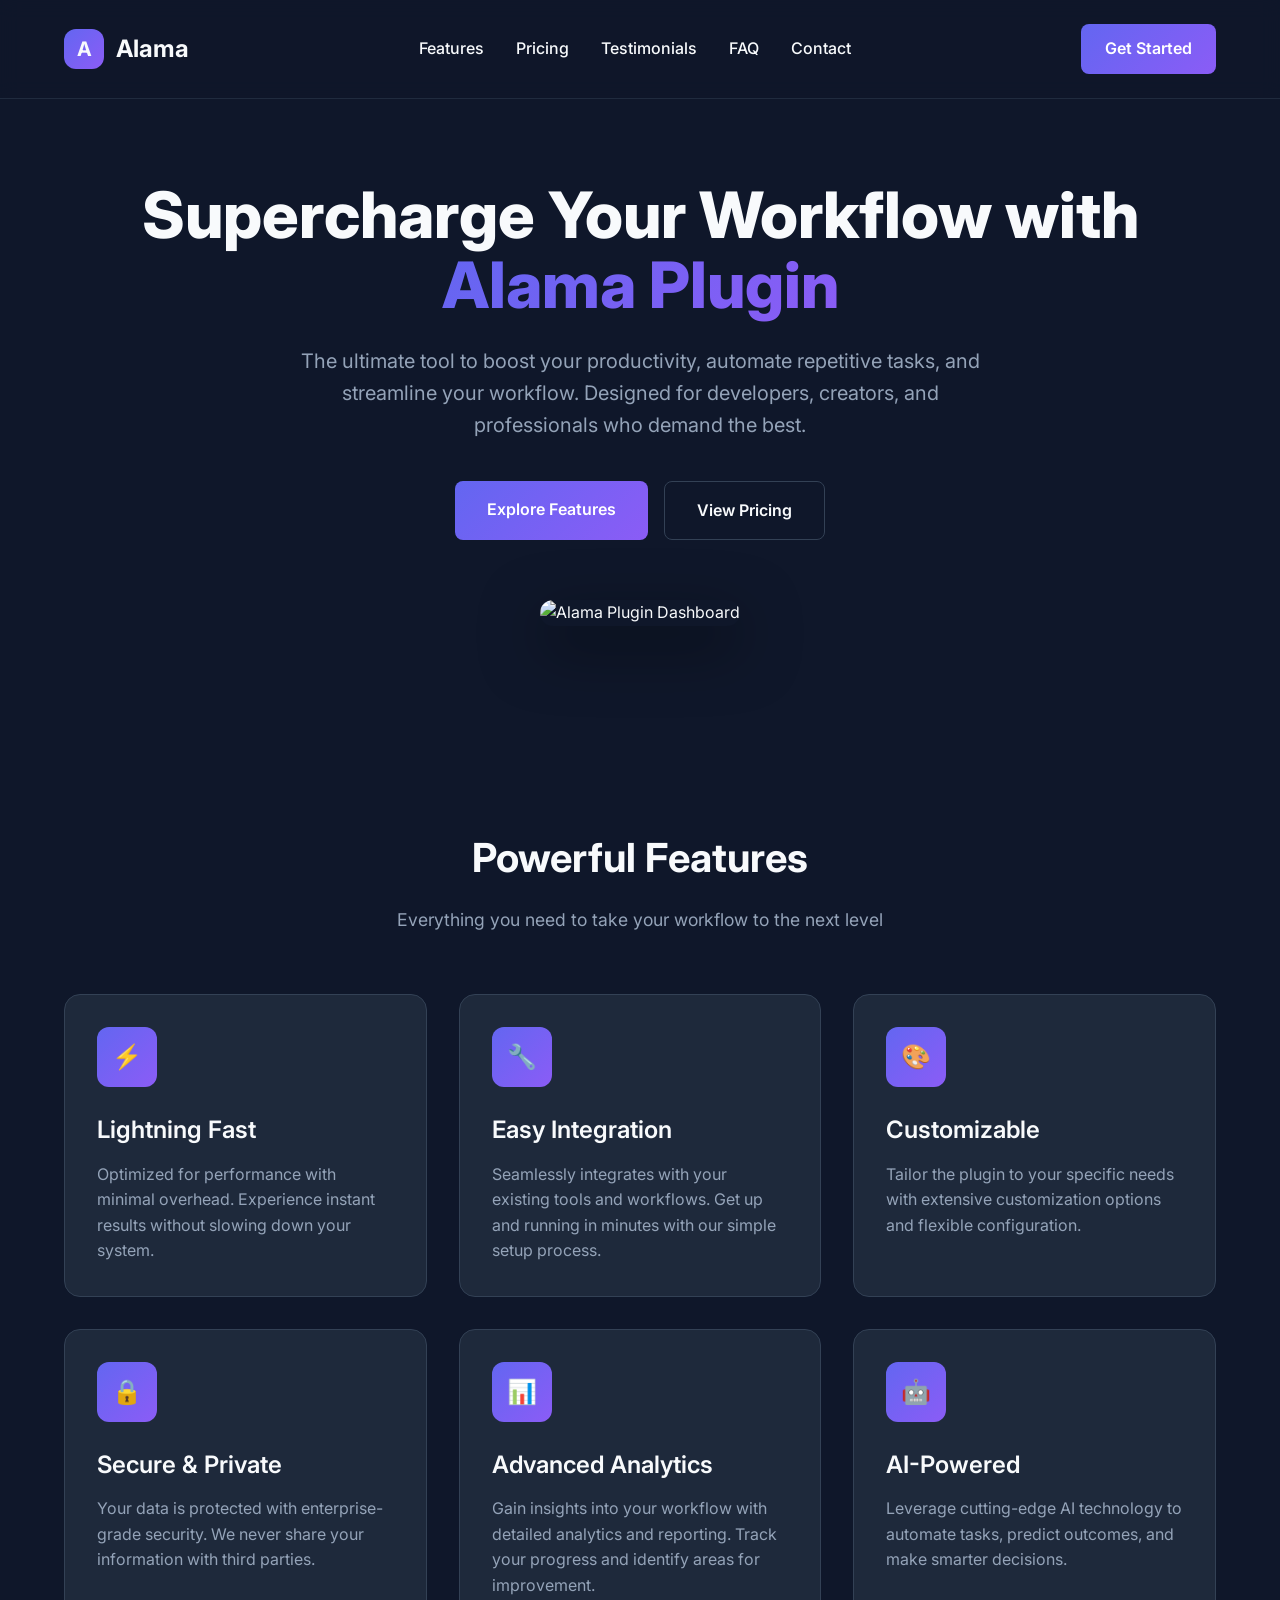
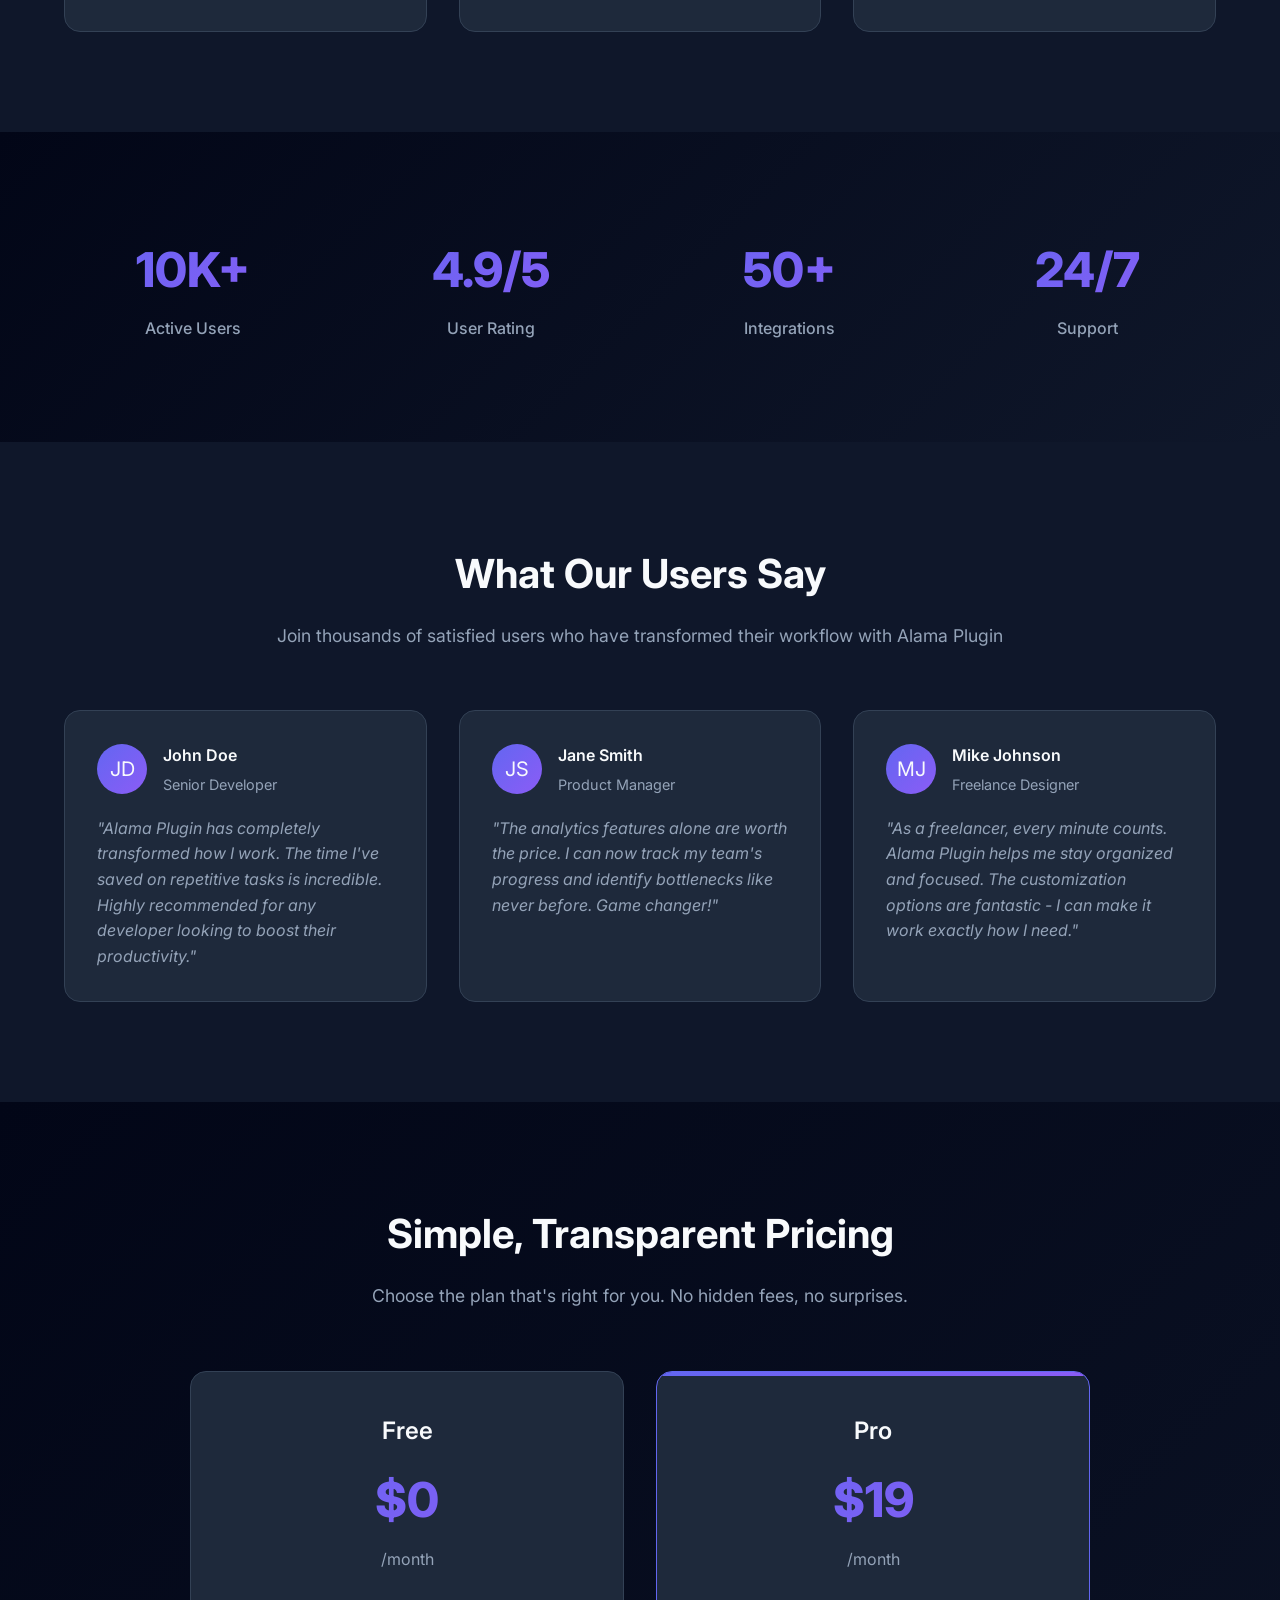
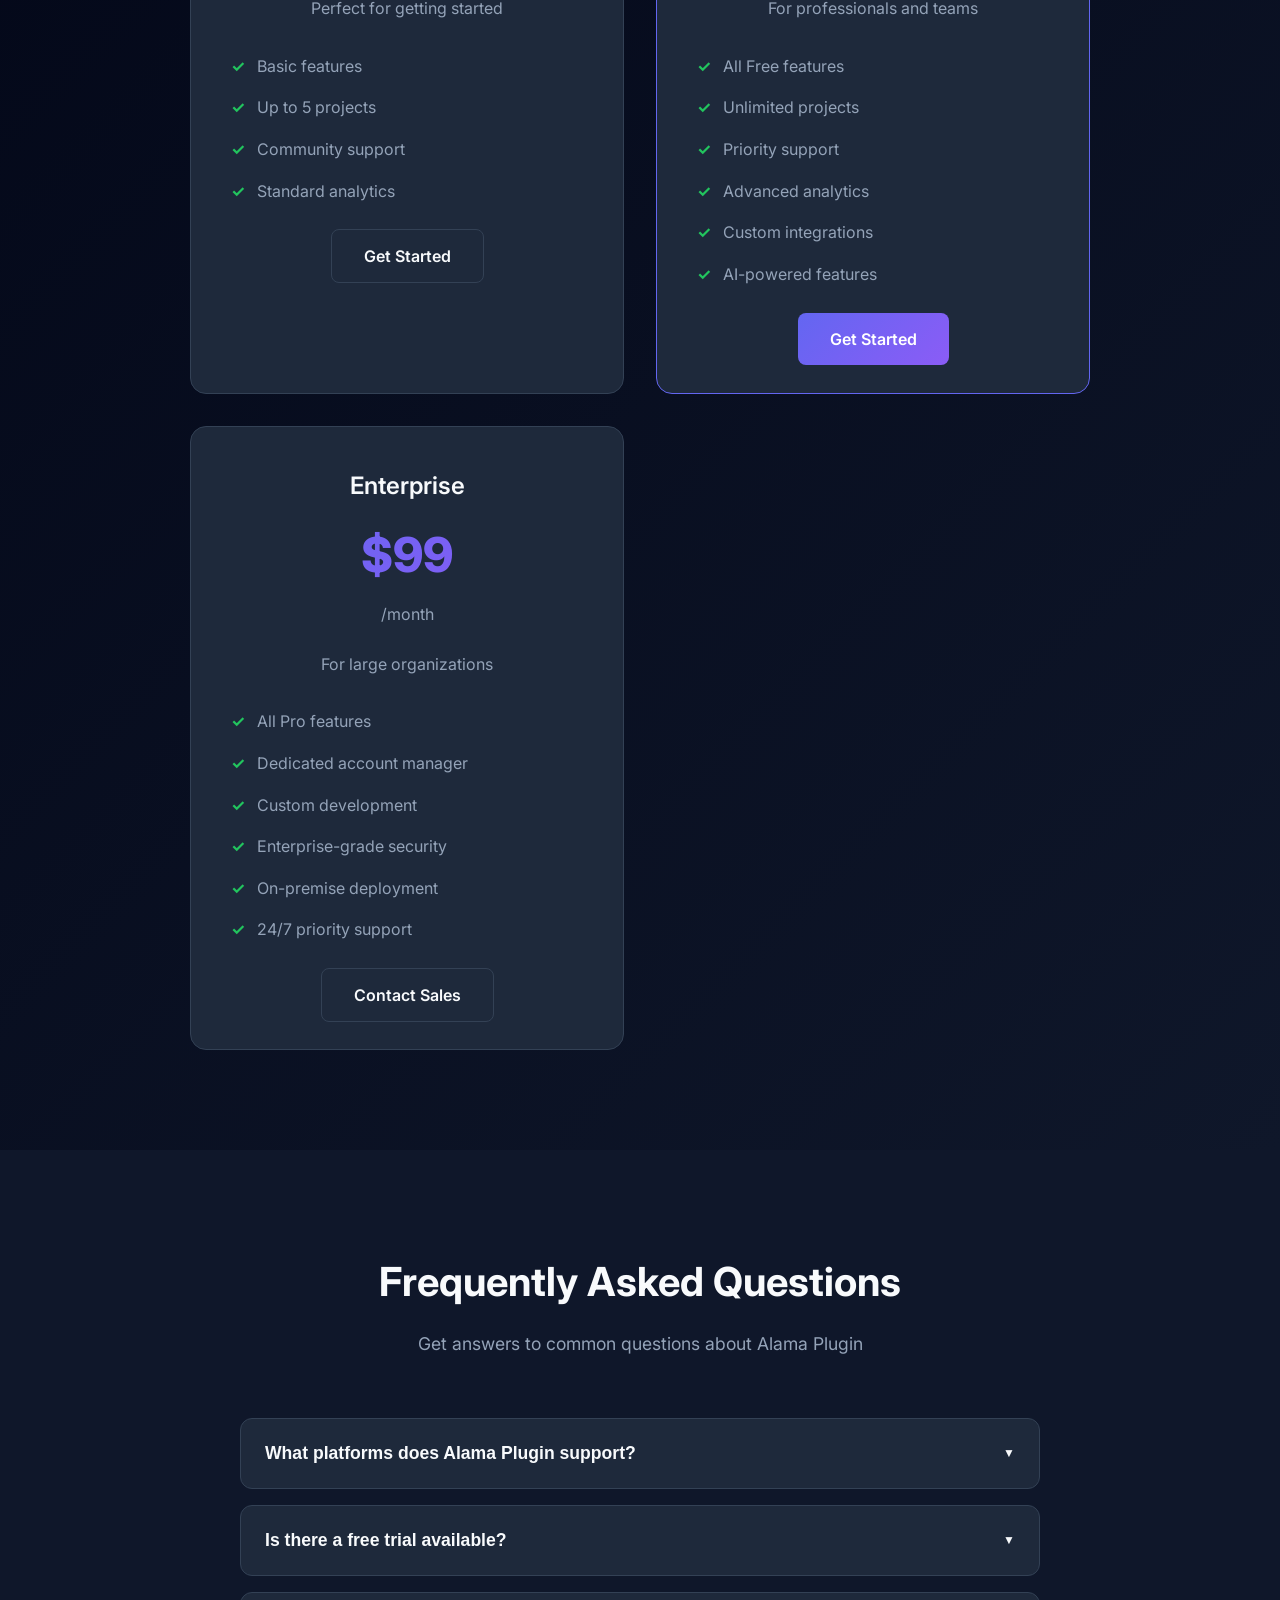
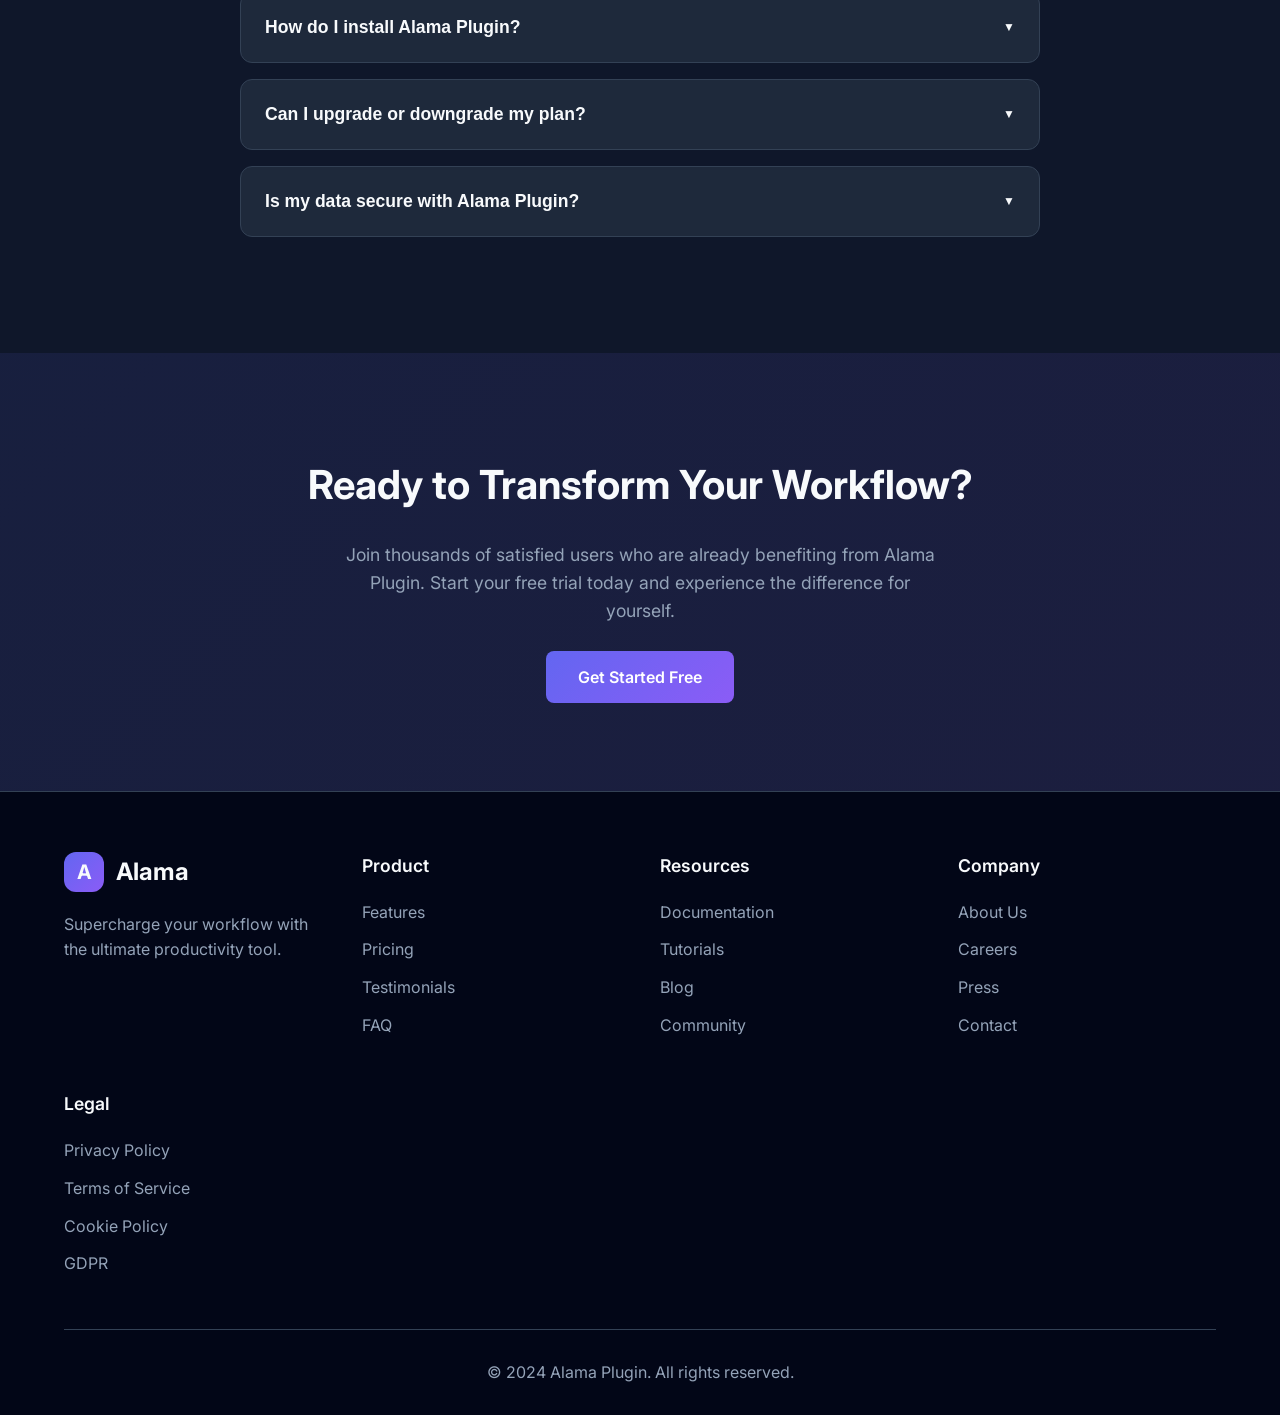
==== index.html @ dc64eae2 "init" ====
<!DOCTYPE html>
<html lang="en">
<head>
    <meta charset="UTF-8">
    <meta name="viewport" content="width=device-width, initial-scale=1.0">
    <title>Alama Plugin | Supercharge Your Workflow</title>
    <meta name="description" content="Alama Plugin - A powerful tool to enhance your productivity and streamline your workflow.">
    <link rel="preconnect" href="https://fonts.googleapis.com">
    <link rel="preconnect" href="https://fonts.gstatic.com" crossorigin>
    <link href="https://fonts.googleapis.com/css2?family=Inter:wght@300;400;500;600;700;800&display=swap" rel="stylesheet">
    <style>
        :root {
            --primary: #6366f1;
            --primary-dark: #4f46e5;
            --secondary: #8b5cf6;
            --bg-dark: #0f172a;
            --bg-darker: #020617;
            --bg-card: #1e293b;
            --text: #f8fafc;
            --text-muted: #94a3b8;
            --border: #334155;
            --success: #22c55e;
            --warning: #f59e0b;
        }

        * {
            margin: 0;
            padding: 0;
            box-sizing: border-box;
        }

        body {
            font-family: 'Inter', sans-serif;
            background-color: var(--bg-dark);
            color: var(--text);
            line-height: 1.6;
            overflow-x: hidden;
        }

        .container {
            max-width: 1200px;
            margin: 0 auto;
            padding: 0 24px;
        }

        /* Header */
        header {
            padding: 24px 0;
            position: fixed;
            top: 0;
            left: 0;
            right: 0;
            z-index: 1000;
            background-color: rgba(15, 23, 42, 0.8);
            backdrop-filter: blur(10px);
            border-bottom: 1px solid rgba(51, 65, 85, 0.5);
        }

        .navbar {
            display: flex;
            justify-content: space-between;
            align-items: center;
        }

        .logo {
            display: flex;
            align-items: center;
            gap: 12px;
            font-size: 24px;
            font-weight: 700;
        }

        .logo-icon {
            width: 40px;
            height: 40px;
            background: linear-gradient(135deg, var(--primary), var(--secondary));
            border-radius: 12px;
            display: flex;
            align-items: center;
            justify-content: center;
            font-size: 20px;
        }

        nav ul {
            display: flex;
            list-style: none;
            gap: 32px;
        }

        nav a {
            color: var(--text);
            text-decoration: none;
            font-weight: 500;
            transition: color 0.3s ease;
        }

        nav a:hover {
            color: var(--primary);
        }

        .cta-button {
            background: linear-gradient(135deg, var(--primary), var(--secondary));
            color: white;
            padding: 12px 24px;
            border-radius: 8px;
            text-decoration: none;
            font-weight: 600;
            transition: transform 0.3s ease, box-shadow 0.3s ease;
        }

        .cta-button:hover {
            transform: translateY(-2px);
            box-shadow: 0 10px 20px rgba(99, 102, 241, 0.3);
        }

        .mobile-menu-toggle {
            display: none;
            background: none;
            border: none;
            color: var(--text);
            font-size: 24px;
            cursor: pointer;
        }

        /* Hero Section */
        .hero {
            padding: 180px 0 100px;
            text-align: center;
        }

        .hero h1 {
            font-size: 4rem;
            font-weight: 800;
            margin-bottom: 24px;
            line-height: 1.1;
        }

        .hero h1 span {
            background: linear-gradient(135deg, var(--primary), var(--secondary));
            -webkit-background-clip: text;
            -webkit-text-fill-color: transparent;
            background-clip: text;
        }

        .hero p {
            font-size: 1.25rem;
            color: var(--text-muted);
            max-width: 700px;
            margin: 0 auto 40px;
        }

        .hero-buttons {
            display: flex;
            gap: 16px;
            justify-content: center;
            flex-wrap: wrap;
        }

        .btn {
            padding: 16px 32px;
            border-radius: 8px;
            text-decoration: none;
            font-weight: 600;
            transition: all 0.3s ease;
            border: none;
            cursor: pointer;
            font-size: 16px;
        }

        .btn-primary {
            background: linear-gradient(135deg, var(--primary), var(--secondary));
            color: white;
        }

        .btn-primary:hover {
            transform: translateY(-2px);
            box-shadow: 0 10px 20px rgba(99, 102, 241, 0.4);
        }

        .btn-secondary {
            background: transparent;
            color: var(--text);
            border: 1px solid var(--border);
        }

        .btn-secondary:hover {
            background: var(--bg-card);
            border-color: var(--primary);
        }

        .hero-image {
            margin-top: 60px;
            position: relative;
        }

        .hero-image img {
            max-width: 100%;
            border-radius: 16px;
            box-shadow: 0 20px 60px rgba(0, 0, 0, 0.5);
        }

        /* Features Section */
        .features {
            padding: 100px 0;
        }

        .section-header {
            text-align: center;
            margin-bottom: 60px;
        }

        .section-header h2 {
            font-size: 2.5rem;
            font-weight: 700;
            margin-bottom: 16px;
        }

        .section-header p {
            color: var(--text-muted);
            font-size: 1.1rem;
        }

        .features-grid {
            display: grid;
            grid-template-columns: repeat(auto-fit, minmax(300px, 1fr));
            gap: 32px;
        }

        .feature-card {
            background: var(--bg-card);
            padding: 32px;
            border-radius: 16px;
            border: 1px solid var(--border);
            transition: all 0.3s ease;
        }

        .feature-card:hover {
            transform: translateY(-5px);
            border-color: var(--primary);
            box-shadow: 0 10px 30px rgba(99, 102, 241, 0.1);
        }

        .feature-icon {
            width: 60px;
            height: 60px;
            background: linear-gradient(135deg, var(--primary), var(--secondary));
            border-radius: 12px;
            display: flex;
            align-items: center;
            justify-content: center;
            font-size: 24px;
            margin-bottom: 24px;
        }

        .feature-card h3 {
            font-size: 1.5rem;
            font-weight: 600;
            margin-bottom: 12px;
        }

        .feature-card p {
            color: var(--text-muted);
        }

        /* Stats Section */
        .stats {
            padding: 100px 0;
            background: linear-gradient(135deg, var(--bg-darker), var(--bg-dark));
        }

        .stats-grid {
            display: grid;
            grid-template-columns: repeat(auto-fit, minmax(200px, 1fr));
            gap: 40px;
            text-align: center;
        }

        .stat-item h3 {
            font-size: 3rem;
            font-weight: 800;
            background: linear-gradient(135deg, var(--primary), var(--secondary));
            -webkit-background-clip: text;
            -webkit-text-fill-color: transparent;
            background-clip: text;
            margin-bottom: 8px;
        }

        .stat-item p {
            color: var(--text-muted);
            font-weight: 500;
        }

        /* Testimonials */
        .testimonials {
            padding: 100px 0;
        }

        .testimonials-grid {
            display: grid;
            grid-template-columns: repeat(auto-fit, minmax(300px, 1fr));
            gap: 32px;
        }

        .testimonial-card {
            background: var(--bg-card);
            padding: 32px;
            border-radius: 16px;
            border: 1px solid var(--border);
        }

        .testimonial-header {
            display: flex;
            align-items: center;
            gap: 16px;
            margin-bottom: 20px;
        }

        .testimonial-avatar {
            width: 50px;
            height: 50px;
            border-radius: 50%;
            background: linear-gradient(135deg, var(--primary), var(--secondary));
            display: flex;
            align-items: center;
            justify-content: center;
            font-size: 20px;
        }

        .testimonial-info h4 {
            font-weight: 600;
            margin-bottom: 4px;
        }

        .testimonial-info p {
            color: var(--text-muted);
            font-size: 0.9rem;
        }

        .testimonial-text {
            color: var(--text-muted);
            font-style: italic;
        }

        /* Pricing */
        .pricing {
            padding: 100px 0;
            background: linear-gradient(135deg, var(--bg-darker), var(--bg-dark));
        }

        .pricing-grid {
            display: grid;
            grid-template-columns: repeat(auto-fit, minmax(280px, 1fr));
            gap: 32px;
            max-width: 900px;
            margin: 0 auto;
        }

        .pricing-card {
            background: var(--bg-card);
            padding: 40px;
            border-radius: 16px;
            border: 1px solid var(--border);
            text-align: center;
            position: relative;
            overflow: hidden;
        }

        .pricing-card.featured {
            border-color: var(--primary);
            transform: scale(1.05);
        }

        .pricing-card.featured::before {
            content: '';
            position: absolute;
            top: 0;
            left: 0;
            right: 0;
            height: 4px;
            background: linear-gradient(90deg, var(--primary), var(--secondary));
        }

        .pricing-card h3 {
            font-size: 1.5rem;
            font-weight: 600;
            margin-bottom: 12px;
        }

        .pricing-card .price {
            font-size: 3rem;
            font-weight: 800;
            background: linear-gradient(135deg, var(--primary), var(--secondary));
            -webkit-background-clip: text;
            -webkit-text-fill-color: transparent;
            background-clip: text;
            margin-bottom: 8px;
        }

        .pricing-card .period {
            color: var(--text-muted);
            margin-bottom: 24px;
        }

        .pricing-features {
            list-style: none;
            margin-bottom: 32px;
        }

        .pricing-features li {
            padding: 8px 0;
            color: var(--text-muted);
            display: flex;
            align-items: center;
            gap: 12px;
        }

        .pricing-features li::before {
            content: '✓';
            color: var(--success);
            font-weight: bold;
        }

        /* FAQ */
        .faq {
            padding: 100px 0;
        }

        .faq-grid {
            max-width: 800px;
            margin: 0 auto;
        }

        .faq-item {
            background: var(--bg-card);
            border-radius: 12px;
            margin-bottom: 16px;
            border: 1px solid var(--border);
            overflow: hidden;
        }

        .faq-question {
            padding: 24px;
            background: none;
            border: none;
            width: 100%;
            text-align: left;
            font-size: 1.1rem;
            font-weight: 600;
            color: var(--text);
            cursor: pointer;
            display: flex;
            justify-content: space-between;
            align-items: center;
            transition: background 0.3s ease;
        }

        .faq-question:hover {
            background: rgba(99, 102, 241, 0.1);
        }

        .faq-answer {
            padding: 0 24px 24px;
            color: var(--text-muted);
            display: none;
        }

        .faq-item.active .faq-answer {
            display: block;
        }

        .faq-item.active .faq-question::after {
            transform: rotate(180deg);
        }

        .faq-question::after {
            content: '▼';
            transition: transform 0.3s ease;
            font-size: 12px;
        }

        /* CTA Section */
        .cta-section {
            padding: 100px 0;
            text-align: center;
            background: linear-gradient(135deg, rgba(99, 102, 241, 0.1), rgba(139, 92, 246, 0.1));
        }

        .cta-section h2 {
            font-size: 2.5rem;
            font-weight: 700;
            margin-bottom: 24px;
        }

        .cta-section p {
            color: var(--text-muted);
            font-size: 1.1rem;
            max-width: 600px;
            margin: 0 auto 40px;
        }

        /* Footer */
        footer {
            padding: 60px 0 30px;
            background: var(--bg-darker);
            border-top: 1px solid var(--border);
        }

        .footer-grid {
            display: grid;
            grid-template-columns: repeat(auto-fit, minmax(200px, 1fr));
            gap: 40px;
            margin-bottom: 40px;
        }

        .footer-column h4 {
            font-size: 1.1rem;
            font-weight: 600;
            margin-bottom: 20px;
        }

        .footer-column ul {
            list-style: none;
        }

        .footer-column li {
            margin-bottom: 12px;
        }

        .footer-column a {
            color: var(--text-muted);
            text-decoration: none;
            transition: color 0.3s ease;
        }

        .footer-column a:hover {
            color: var(--primary);
        }

        .footer-bottom {
            text-align: center;
            padding-top: 30px;
            border-top: 1px solid var(--border);
            color: var(--text-muted);
        }

        /* Animations */
        @keyframes fadeInUp {
            from {
                opacity: 0;
                transform: translateY(30px);
            }
            to {
                opacity: 1;
                transform: translateY(0);
            }
        }

        .animate-fade-in-up {
            animation: fadeInUp 0.8s ease-out forwards;
        }

        /* Responsive */
        @media (max-width: 768px) {
            .mobile-menu-toggle {
                display: block;
            }

            nav ul {
                display: none;
                position: absolute;
                top: 100%;
                left: 0;
                right: 0;
                background: var(--bg-card);
                padding: 20px;
                flex-direction: column;
                gap: 16px;
                border-bottom: 1px solid var(--border);
            }

            nav ul.active {
                display: flex;
            }

            .hero h1 {
                font-size: 2.5rem;
            }

            .hero p {
                font-size: 1rem;
            }

            .section-header h2 {
                font-size: 2rem;
            }

            .stats-grid {
                grid-template-columns: repeat(2, 1fr);
            }
        }

        @media (max-width: 480px) {
            .hero h1 {
                font-size: 2rem;
            }

            .hero-buttons {
                flex-direction: column;
                align-items: center;
            }

            .btn {
                width: 100%;
                max-width: 300px;
            }

            .stats-grid {
                grid-template-columns: 1fr;
            }
        }
    </style>
</head>
<body>
    <!-- Header -->
    <header>
        <div class="container">
            <div class="navbar">
                <div class="logo">
                    <div class="logo-icon">A</div>
                    <span>Alama</span>
                </div>
                <nav>
                    <button class="mobile-menu-toggle" onclick="toggleMobileMenu()">☰</button>
                    <ul id="mobile-menu">
                        <li><a href="#features">Features</a></li>
                        <li><a href="#pricing">Pricing</a></li>
                        <li><a href="#testimonials">Testimonials</a></li>
                        <li><a href="#faq">FAQ</a></li>
                        <li><a href="#contact">Contact</a></li>
                    </ul>
                </nav>
                <a href="#cta" class="cta-button">Get Started</a>
            </div>
        </div>
    </header>

    <!-- Hero Section -->
    <section class="hero">
        <div class="container">
            <h1 class="animate-fade-in-up">Supercharge Your Workflow with <span>Alama Plugin</span></h1>
            <p class="animate-fade-in-up">The ultimate tool to boost your productivity, automate repetitive tasks, and streamline your workflow. Designed for developers, creators, and professionals who demand the best.</p>
            <div class="hero-buttons animate-fade-in-up">
                <a href="#features" class="btn btn-primary">Explore Features</a>
                <a href="#pricing" class="btn btn-secondary">View Pricing</a>
            </div>
            <div class="hero-image animate-fade-in-up">
                <img src="https://images.unsplash.com/photo-1551288049-bebda4e38f71?ixlib=rb-4.0.3&ixid=M3wxMjA3fDB8MHxwaG90by1wYWdlfHx8fGVufDB8fHx8fA%3D%3D&auto=format&fit=crop&w=1470&q=80" alt="Alama Plugin Dashboard" style="width: 100%; max-width: 900px;">
            </div>
        </div>
    </section>

    <!-- Features Section -->
    <section id="features" class="features">
        <div class="container">
            <div class="section-header animate-fade-in-up">
                <h2>Powerful Features</h2>
                <p>Everything you need to take your workflow to the next level</p>
            </div>
            <div class="features-grid">
                <div class="feature-card animate-fade-in-up">
                    <div class="feature-icon">⚡</div>
                    <h3>Lightning Fast</h3>
                    <p>Optimized for performance with minimal overhead. Experience instant results without slowing down your system.</p>
                </div>
                <div class="feature-card animate-fade-in-up">
                    <div class="feature-icon">🔧</div>
                    <h3>Easy Integration</h3>
                    <p>Seamlessly integrates with your existing tools and workflows. Get up and running in minutes with our simple setup process.</p>
                </div>
                <div class="feature-card animate-fade-in-up">
                    <div class="feature-icon">🎨</div>
                    <h3>Customizable</h3>
                    <p>Tailor the plugin to your specific needs with extensive customization options and flexible configuration.</p>
                </div>
                <div class="feature-card animate-fade-in-up">
                    <div class="feature-icon">🔒</div>
                    <h3>Secure & Private</h3>
                    <p>Your data is protected with enterprise-grade security. We never share your information with third parties.</p>
                </div>
                <div class="feature-card animate-fade-in-up">
                    <div class="feature-icon">📊</div>
                    <h3>Advanced Analytics</h3>
                    <p>Gain insights into your workflow with detailed analytics and reporting. Track your progress and identify areas for improvement.</p>
                </div>
                <div class="feature-card animate-fade-in-up">
                    <div class="feature-icon">🤖</div>
                    <h3>AI-Powered</h3>
                    <p>Leverage cutting-edge AI technology to automate tasks, predict outcomes, and make smarter decisions.</p>
                </div>
            </div>
        </div>
    </section>

    <!-- Stats Section -->
    <section class="stats">
        <div class="container">
            <div class="stats-grid">
                <div class="stat-item animate-fade-in-up">
                    <h3>10K+</h3>
                    <p>Active Users</p>
                </div>
                <div class="stat-item animate-fade-in-up">
                    <h3>4.9/5</h3>
                    <p>User Rating</p>
                </div>
                <div class="stat-item animate-fade-in-up">
                    <h3>50+</h3>
                    <p>Integrations</p>
                </div>
                <div class="stat-item animate-fade-in-up">
                    <h3>24/7</h3>
                    <p>Support</p>
                </div>
            </div>
        </div>
    </section>

    <!-- Testimonials Section -->
    <section id="testimonials" class="testimonials">
        <div class="container">
            <div class="section-header animate-fade-in-up">
                <h2>What Our Users Say</h2>
                <p>Join thousands of satisfied users who have transformed their workflow with Alama Plugin</p>
            </div>
            <div class="testimonials-grid">
                <div class="testimonial-card animate-fade-in-up">
                    <div class="testimonial-header">
                        <div class="testimonial-avatar">JD</div>
                        <div class="testimonial-info">
                            <h4>John Doe</h4>
                            <p>Senior Developer</p>
                        </div>
                    </div>
                    <p class="testimonial-text">"Alama Plugin has completely transformed how I work. The time I've saved on repetitive tasks is incredible. Highly recommended for any developer looking to boost their productivity."</p>
                </div>
                <div class="testimonial-card animate-fade-in-up">
                    <div class="testimonial-header">
                        <div class="testimonial-avatar">JS</div>
                        <div class="testimonial-info">
                            <h4>Jane Smith</h4>
                            <p>Product Manager</p>
                        </div>
                    </div>
                    <p class="testimonial-text">"The analytics features alone are worth the price. I can now track my team's progress and identify bottlenecks like never before. Game changer!"</p>
                </div>
                <div class="testimonial-card animate-fade-in-up">
                    <div class="testimonial-header">
                        <div class="testimonial-avatar">MJ</div>
                        <div class="testimonial-info">
                            <h4>Mike Johnson</h4>
                            <p>Freelance Designer</p>
                        </div>
                    </div>
                    <p class="testimonial-text">"As a freelancer, every minute counts. Alama Plugin helps me stay organized and focused. The customization options are fantastic - I can make it work exactly how I need."</p>
                </div>
            </div>
        </div>
    </section>

    <!-- Pricing Section -->
    <section id="pricing" class="pricing">
        <div class="container">
            <div class="section-header animate-fade-in-up">
                <h2>Simple, Transparent Pricing</h2>
                <p>Choose the plan that's right for you. No hidden fees, no surprises.</p>
            </div>
            <div class="pricing-grid">
                <div class="pricing-card animate-fade-in-up">
                    <h3>Free</h3>
                    <div class="price">$0</div>
                    <p class="period">/month</p>
                    <p style="color: var(--text-muted); margin-bottom: 24px;">Perfect for getting started</p>
                    <ul class="pricing-features">
                        <li>Basic features</li>
                        <li>Up to 5 projects</li>
                        <li>Community support</li>
                        <li>Standard analytics</li>
                    </ul>
                    <a href="#cta" class="btn btn-secondary" style="width: 100%;">Get Started</a>
                </div>
                <div class="pricing-card featured animate-fade-in-up">
                    <h3>Pro</h3>
                    <div class="price">$19</div>
                    <p class="period">/month</p>
                    <p style="color: var(--text-muted); margin-bottom: 24px;">For professionals and teams</p>
                    <ul class="pricing-features">
                        <li>All Free features</li>
                        <li>Unlimited projects</li>
                        <li>Priority support</li>
                        <li>Advanced analytics</li>
                        <li>Custom integrations</li>
                        <li>AI-powered features</li>
                    </ul>
                    <a href="#cta" class="btn btn-primary" style="width: 100%;">Get Started</a>
                </div>
                <div class="pricing-card animate-fade-in-up">
                    <h3>Enterprise</h3>
                    <div class="price">$99</div>
                    <p class="period">/month</p>
                    <p style="color: var(--text-muted); margin-bottom: 24px;">For large organizations</p>
                    <ul class="pricing-features">
                        <li>All Pro features</li>
                        <li>Dedicated account manager</li>
                        <li>Custom development</li>
                        <li>Enterprise-grade security</li>
                        <li>On-premise deployment</li>
                        <li>24/7 priority support</li>
                    </ul>
                    <a href="#cta" class="btn btn-secondary" style="width: 100%;">Contact Sales</a>
                </div>
            </div>
        </div>
    </section>

    <!-- FAQ Section -->
    <section id="faq" class="faq">
        <div class="container">
            <div class="section-header animate-fade-in-up">
                <h2>Frequently Asked Questions</h2>
                <p>Get answers to common questions about Alama Plugin</p>
            </div>
            <div class="faq-grid">
                <div class="faq-item animate-fade-in-up">
                    <button class="faq-question">What platforms does Alama Plugin support?</button>
                    <div class="faq-answer">
                        <p>Alama Plugin is compatible with Windows, macOS, and Linux. We also offer browser extensions for Chrome, Firefox, and Edge, as well as integrations with popular development environments.</p>
                    </div>
                </div>
                <div class="faq-item animate-fade-in-up">
                    <button class="faq-question">Is there a free trial available?</button>
                    <div class="faq-answer">
                        <p>Yes! We offer a 14-day free trial for our Pro plan. No credit card required. You can also use our Free plan indefinitely with basic features.</p>
                    </div>
                </div>
                <div class="faq-item animate-fade-in-up">
                    <button class="faq-question">How do I install Alama Plugin?</button>
                    <div class="faq-answer">
                        <p>Installation is simple. Download the plugin from our website, run the installer, and follow the on-screen instructions. Most users can get up and running in under 5 minutes.</p>
                    </div>
                </div>
                <div class="faq-item animate-fade-in-up">
                    <button class="faq-question">Can I upgrade or downgrade my plan?</button>
                    <div class="faq-answer">
                        <p>Absolutely. You can change your plan at any time from your account dashboard. Upgrades take effect immediately, and downgrades apply at the start of your next billing cycle.</p>
                    </div>
                </div>
                <div class="faq-item animate-fade-in-up">
                    <button class="faq-question">Is my data secure with Alama Plugin?</button>
                    <div class="faq-answer">
                        <p>Security is our top priority. We use enterprise-grade encryption for all data, both in transit and at rest. We're SOC 2 Type II compliant and never share your data with third parties.</p>
                    </div>
                </div>
            </div>
        </div>
    </section>

    <!-- CTA Section -->
    <section id="cta" class="cta-section">
        <div class="container">
            <h2 class="animate-fade-in-up">Ready to Transform Your Workflow?</h2>
            <p class="animate-fade-in-up">Join thousands of satisfied users who are already benefiting from Alama Plugin. Start your free trial today and experience the difference for yourself.</p>
            <a href="#" class="btn btn-primary btn-large animate-fade-in-up">Get Started Free</a>
        </div>
    </section>

    <!-- Footer -->
    <footer id="contact">
        <div class="container">
            <div class="footer-grid">
                <div class="footer-column">
                    <div class="logo" style="margin-bottom: 20px;">
                        <div class="logo-icon">A</div>
                        <span>Alama</span>
                    </div>
                    <p style="color: var(--text-muted); margin-bottom: 20px;">Supercharge your workflow with the ultimate productivity tool.</p>
                </div>
                <div class="footer-column">
                    <h4>Product</h4>
                    <ul>
                        <li><a href="#features">Features</a></li>
                        <li><a href="#pricing">Pricing</a></li>
                        <li><a href="#testimonials">Testimonials</a></li>
                        <li><a href="#faq">FAQ</a></li>
                    </ul>
                </div>
                <div class="footer-column">
                    <h4>Resources</h4>
                    <ul>
                        <li><a href="#">Documentation</a></li>
                        <li><a href="#">Tutorials</a></li>
                        <li><a href="#">Blog</a></li>
                        <li><a href="#">Community</a></li>
                    </ul>
                </div>
                <div class="footer-column">
                    <h4>Company</h4>
                    <ul>
                        <li><a href="#">About Us</a></li>
                        <li><a href="#">Careers</a></li>
                        <li><a href="#">Press</a></li>
                        <li><a href="#">Contact</a></li>
                    </ul>
                </div>
                <div class="footer-column">
                    <h4>Legal</h4>
                    <ul>
                        <li><a href="#">Privacy Policy</a></li>
                        <li><a href="#">Terms of Service</a></li>
                        <li><a href="#">Cookie Policy</a></li>
                        <li><a href="#">GDPR</a></li>
                    </ul>
                </div>
            </div>
            <div class="footer-bottom">
                <p>&copy; 2024 Alama Plugin. All rights reserved.</p>
            </div>
        </div>
    </footer>

    <script>
        // Mobile menu toggle
        function toggleMobileMenu() {
            const menu = document.getElementById('mobile-menu');
            menu.classList.toggle('active');
        }

        // FAQ accordion
        document.querySelectorAll('.faq-question').forEach(button => {
            button.addEventListener('click', () => {
                const faqItem = button.parentElement;
                const isActive = faqItem.classList.contains('active');

                // Close all FAQ items
                document.querySelectorAll('.faq-item').forEach(item => {
                    item.classList.remove('active');
                });

                // Open clicked item if it wasn't active
                if (!isActive) {
                    faqItem.classList.add('active');
                }
            });
        });

        // Smooth scrolling for anchor links
        document.querySelectorAll('a[href^="#"]').forEach(anchor => {
            anchor.addEventListener('click', function (e) {
                e.preventDefault();
                const target = document.querySelector(this.getAttribute('href'));
                if (target) {
                    target.scrollIntoView({
                        behavior: 'smooth',
                        block: 'start'
                    });
                }
            });
        });

        // Animate elements on scroll
        const observerOptions = {
            threshold: 0.1,
            rootMargin: '0px 0px -50px 0px'
        };

        const observer = new IntersectionObserver((entries) => {
            entries.forEach(entry => {
                if (entry.isIntersecting) {
                    entry.target.classList.add('animate-fade-in-up');
                }
            });
        }, observerOptions);

        document.querySelectorAll('.feature-card, .stat-item, .testimonial-card, .pricing-card, .faq-item').forEach(el => {
            observer.observe(el);
        });
    </script>
</body>
</html>
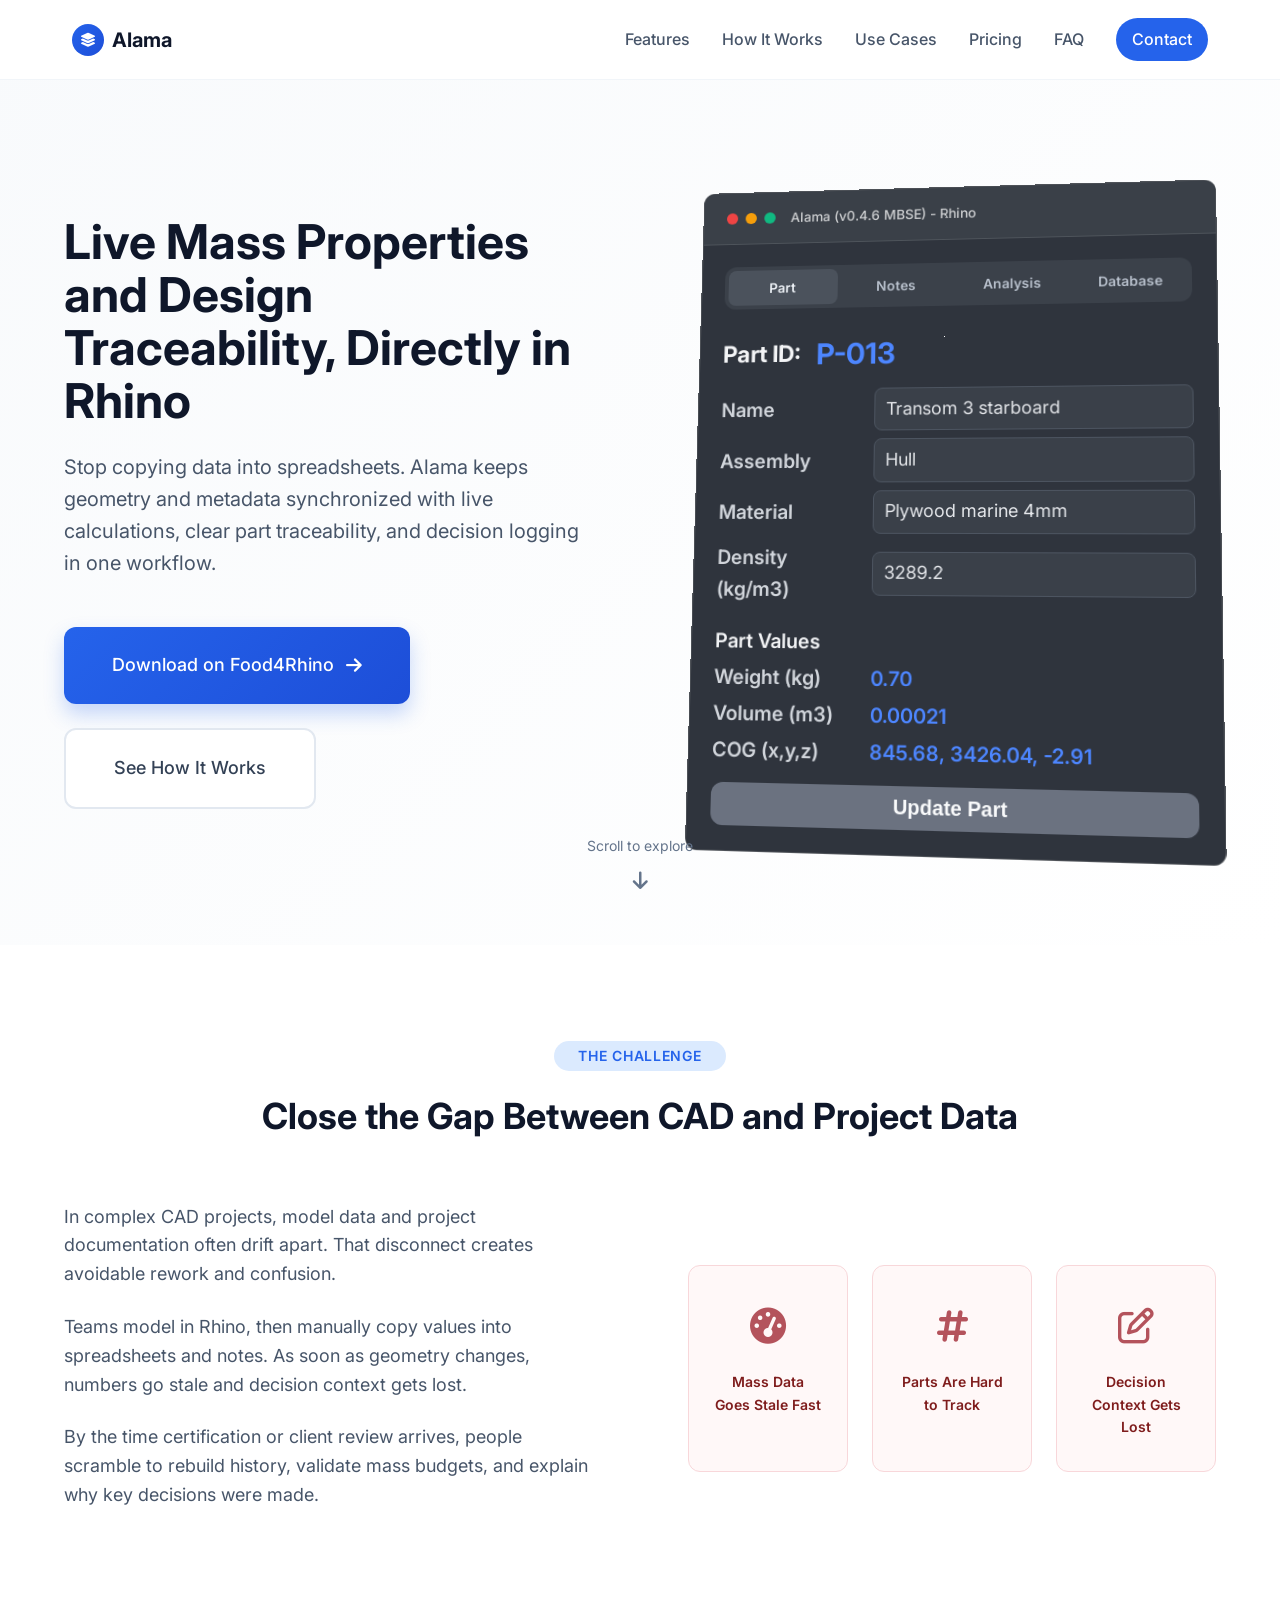
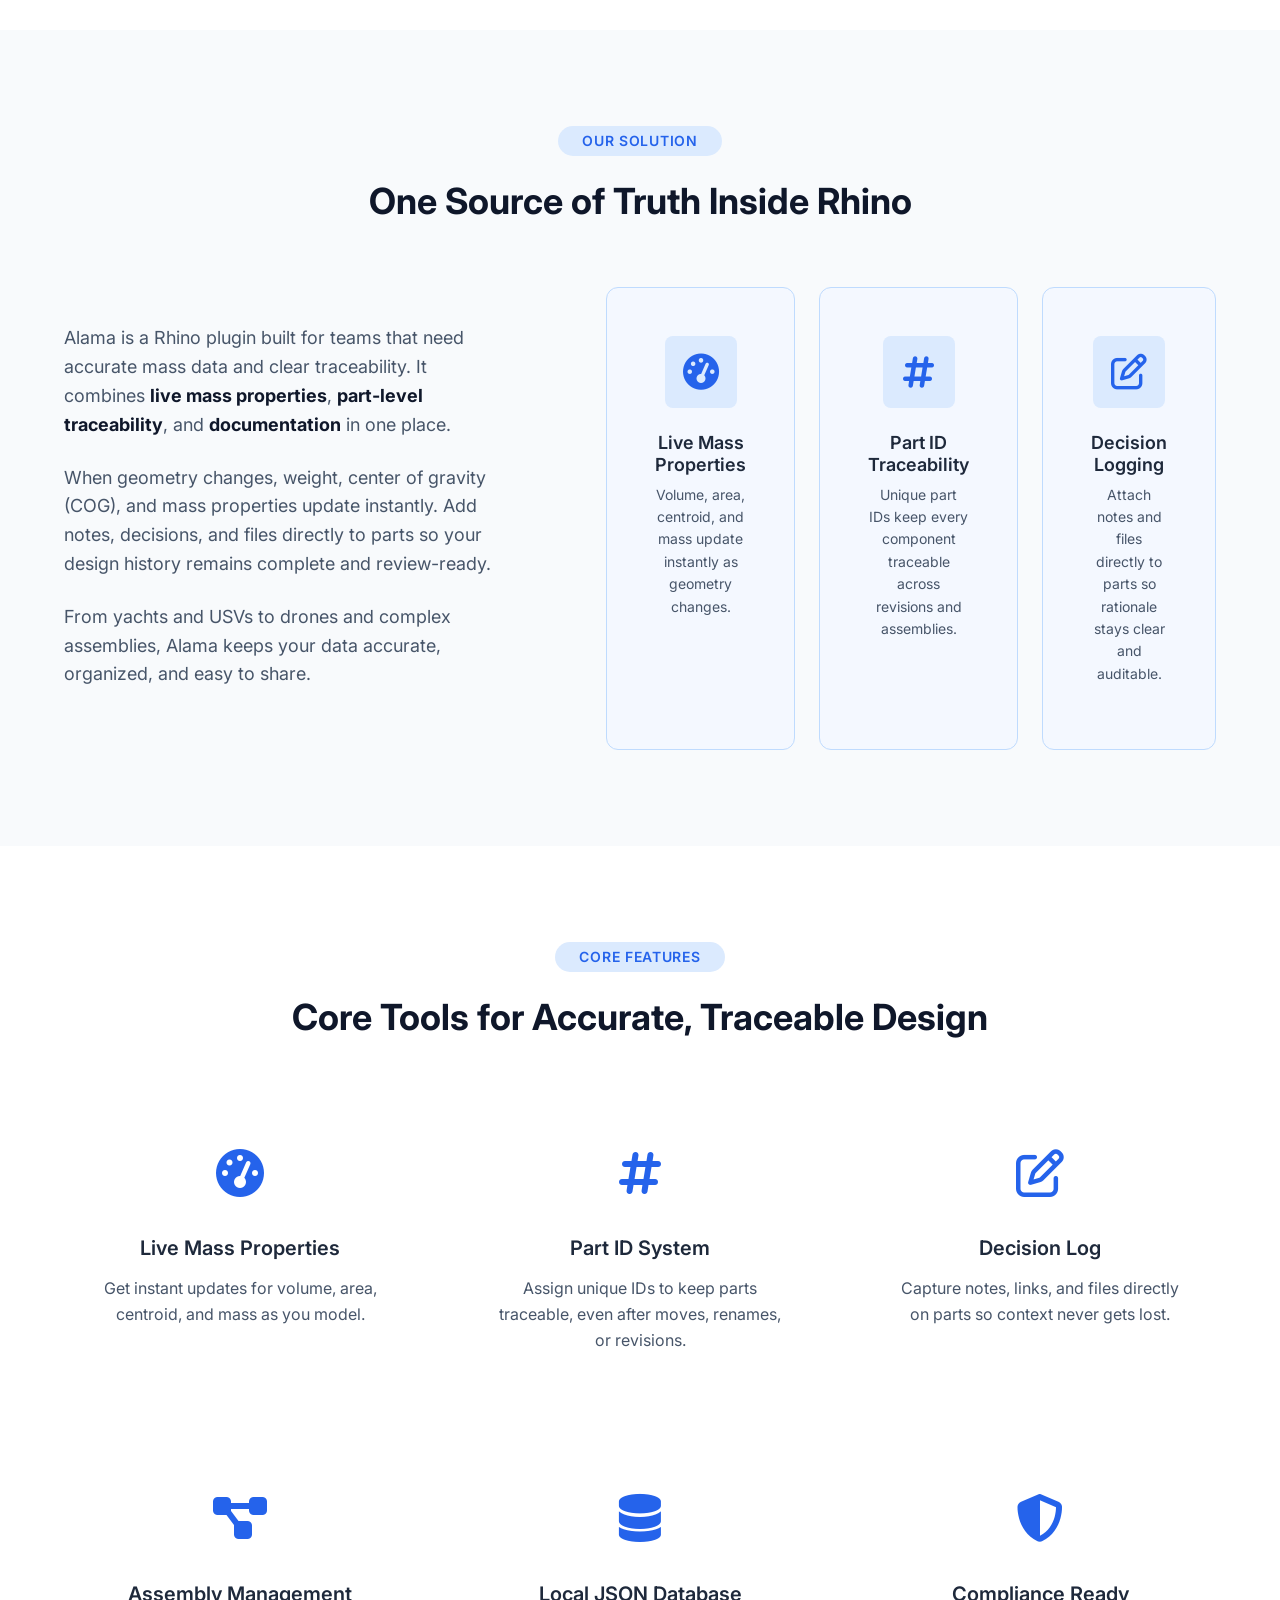
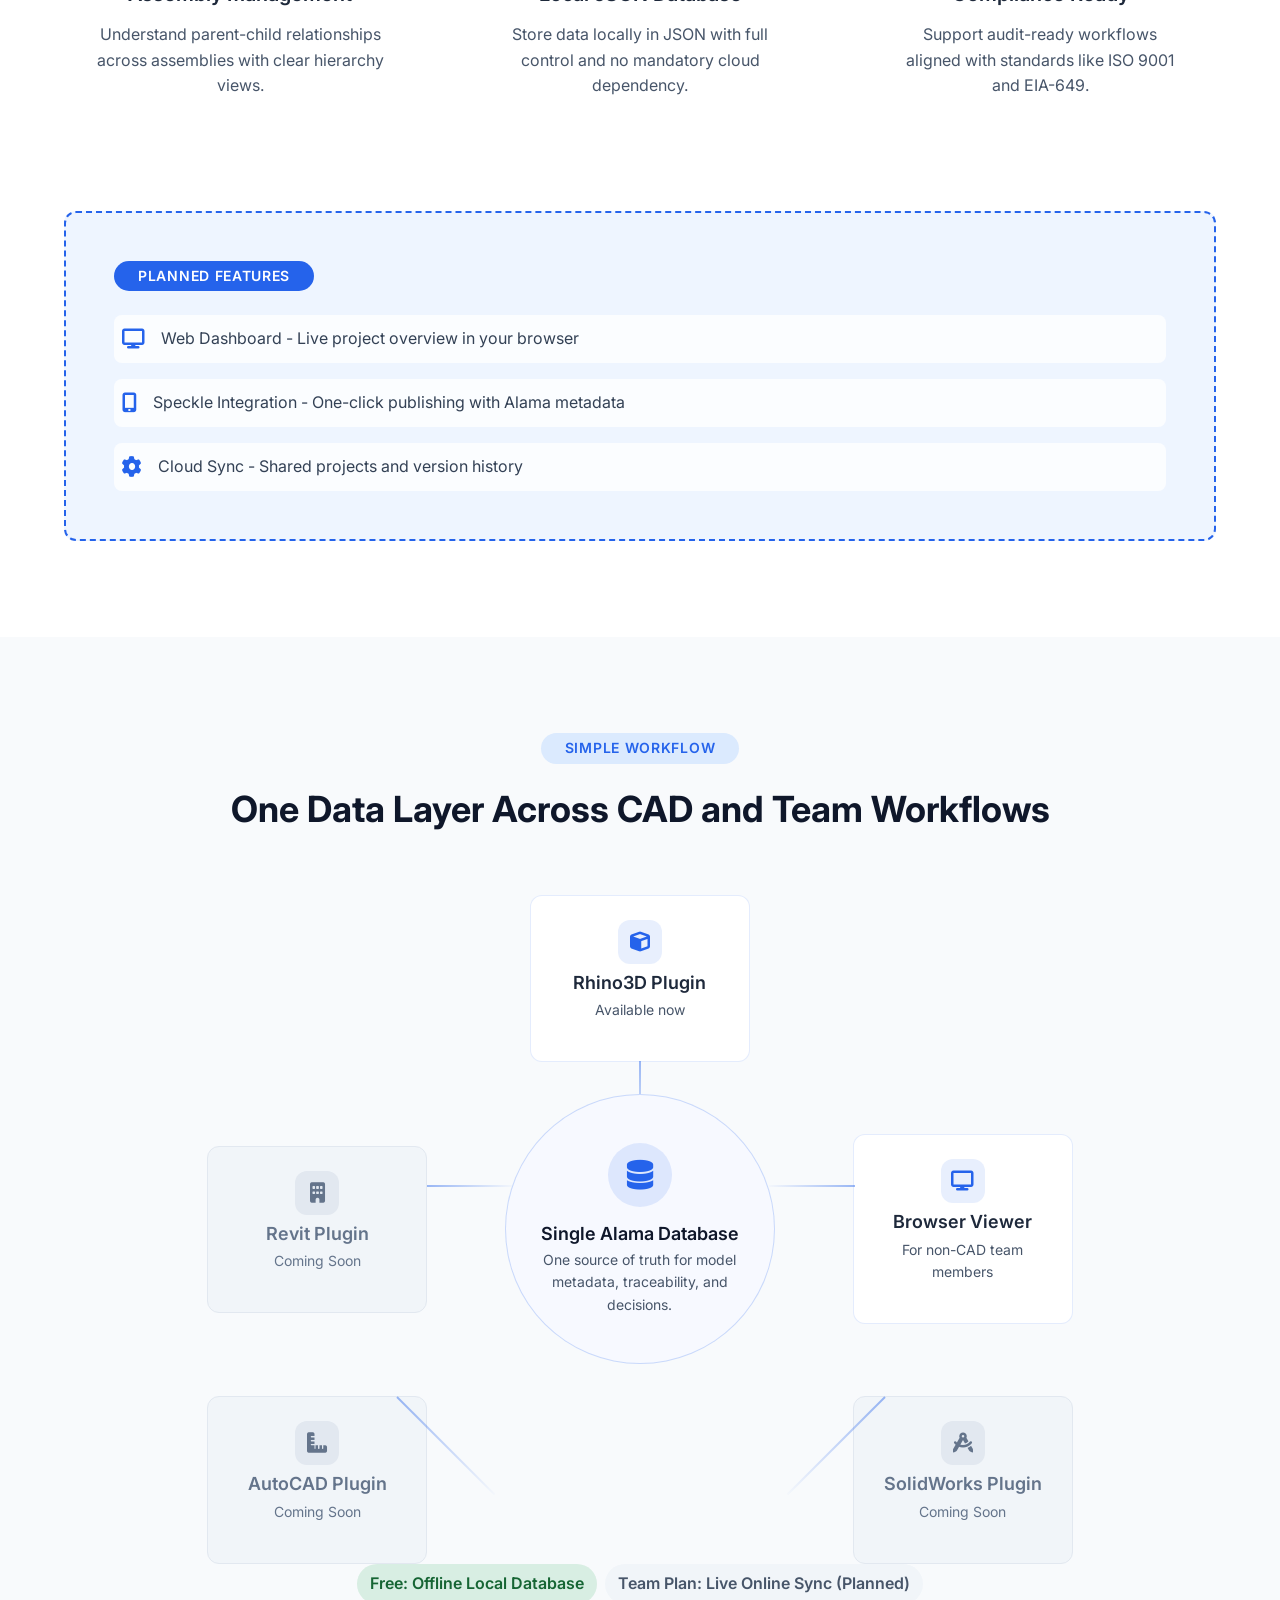
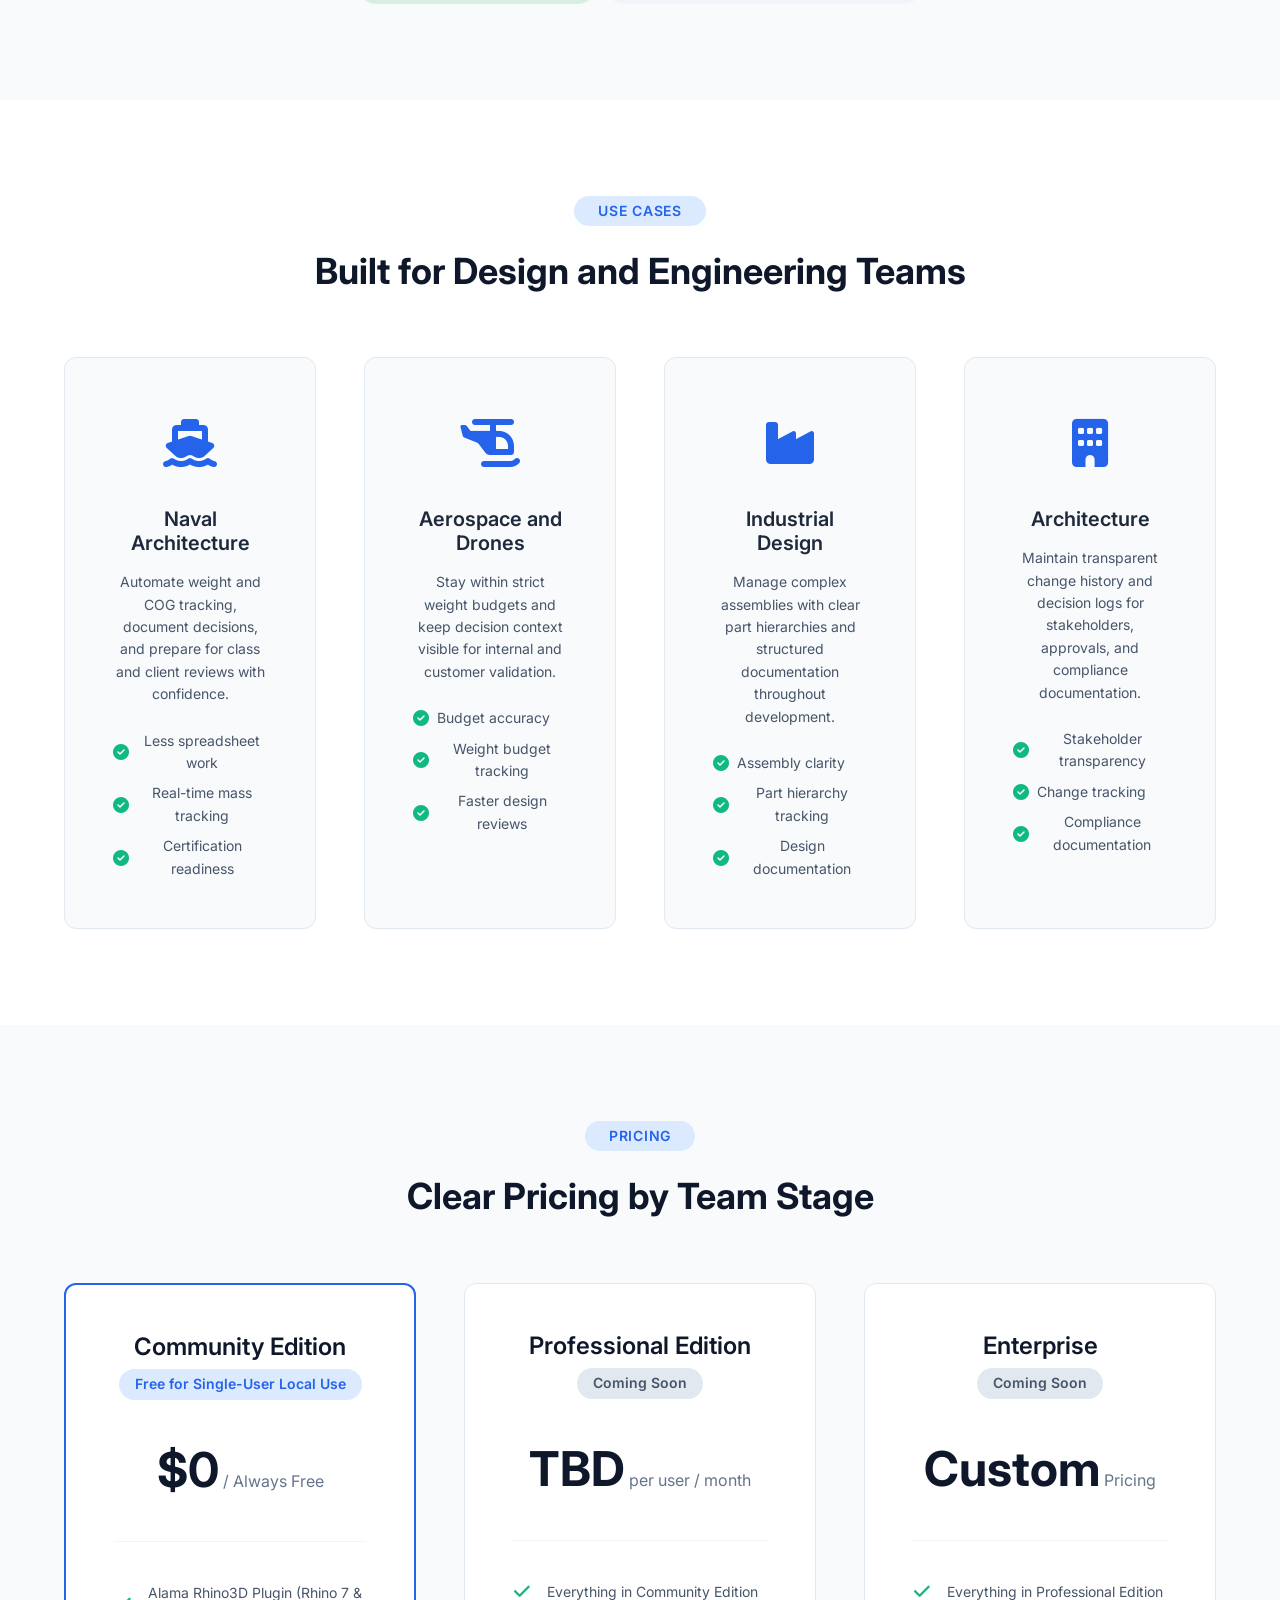
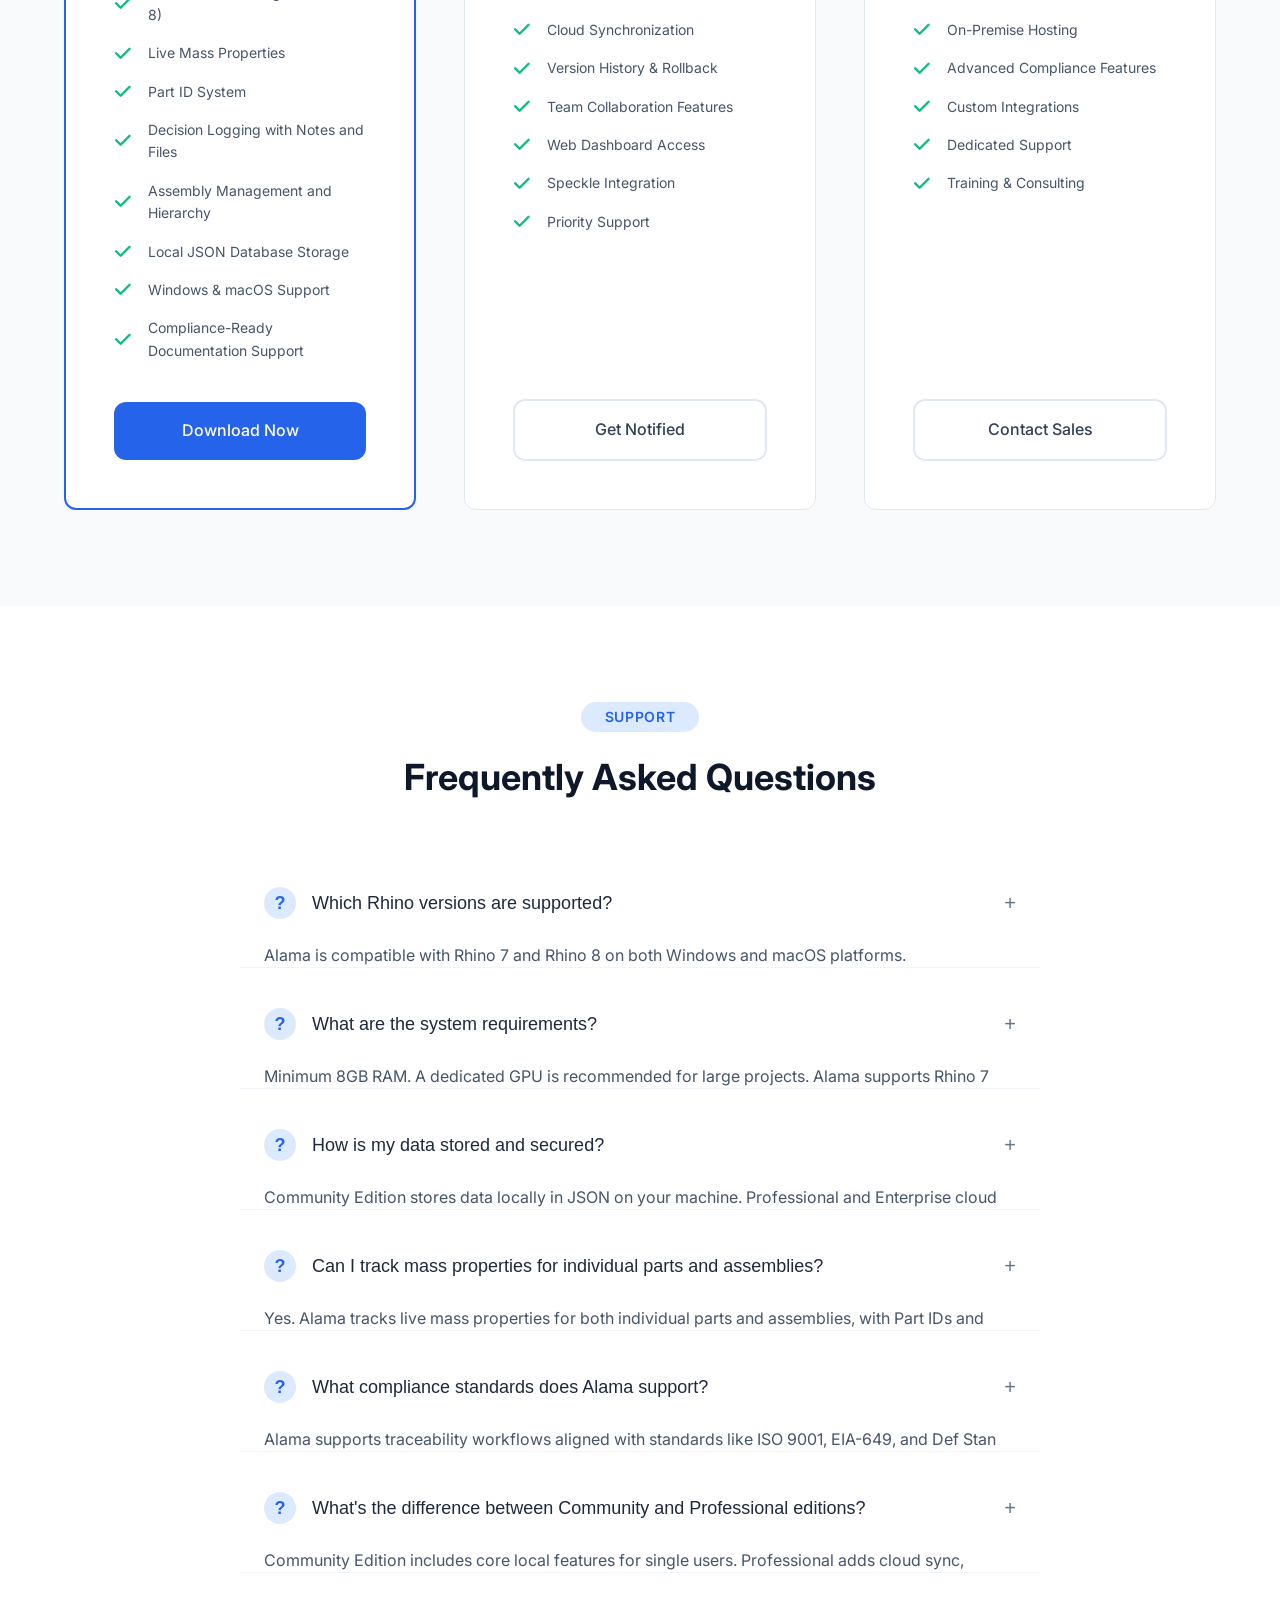
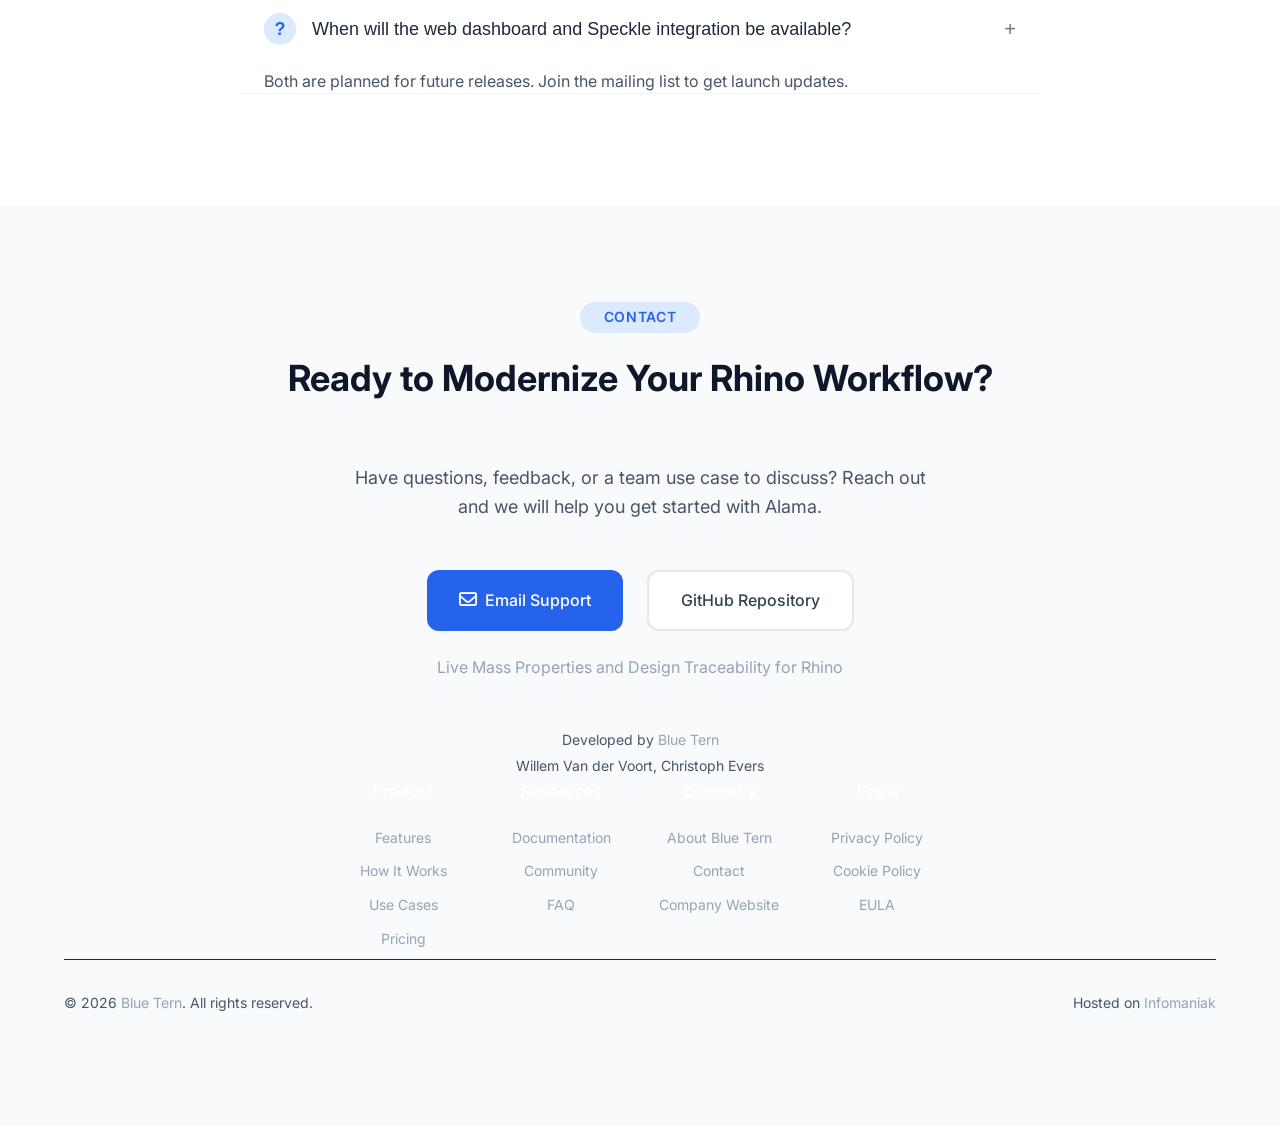
==== commit c964b115: "init" ====
--- a/index.html
+++ b/index.html
@@ -3,986 +3,619 @@
 <head>
     <meta charset="UTF-8">
     <meta name="viewport" content="width=device-width, initial-scale=1.0">
-    <title>Alama Plugin | Supercharge Your Workflow</title>
-    <meta name="description" content="Alama Plugin - A powerful tool to enhance your productivity and streamline your workflow.">
+    <meta name="description" content="Alama brings live mass properties, design traceability, and project documentation directly into Rhino. Keep models and metadata in sync, without spreadsheet rework.">
+    <title>Alama - Live Mass Properties and Traceability for Rhino</title>
+    <link rel="stylesheet" href="style.css">
+    <link rel="stylesheet" href="https://cdn.jsdelivr.net/npm/@fortawesome/fontawesome-free@6.5.2/css/all.min.css">
     <link rel="preconnect" href="https://fonts.googleapis.com">
     <link rel="preconnect" href="https://fonts.gstatic.com" crossorigin>
-    <link href="https://fonts.googleapis.com/css2?family=Inter:wght@300;400;500;600;700;800&display=swap" rel="stylesheet">
-    <style>
-        :root {
-            --primary: #6366f1;
-            --primary-dark: #4f46e5;
-            --secondary: #8b5cf6;
-            --bg-dark: #0f172a;
-            --bg-darker: #020617;
-            --bg-card: #1e293b;
-            --text: #f8fafc;
-            --text-muted: #94a3b8;
-            --border: #334155;
-            --success: #22c55e;
-            --warning: #f59e0b;
-        }
-
-        * {
-            margin: 0;
-            padding: 0;
-            box-sizing: border-box;
-        }
-
-        body {
-            font-family: 'Inter', sans-serif;
-            background-color: var(--bg-dark);
-            color: var(--text);
-            line-height: 1.6;
-            overflow-x: hidden;
-        }
-
-        .container {
-            max-width: 1200px;
-            margin: 0 auto;
-            padding: 0 24px;
-        }
-
-        /* Header */
-        header {
-            padding: 24px 0;
-            position: fixed;
-            top: 0;
-            left: 0;
-            right: 0;
-            z-index: 1000;
-            background-color: rgba(15, 23, 42, 0.8);
-            backdrop-filter: blur(10px);
-            border-bottom: 1px solid rgba(51, 65, 85, 0.5);
-        }
-
-        .navbar {
-            display: flex;
-            justify-content: space-between;
-            align-items: center;
-        }
-
-        .logo {
-            display: flex;
-            align-items: center;
-            gap: 12px;
-            font-size: 24px;
-            font-weight: 700;
-        }
-
-        .logo-icon {
-            width: 40px;
-            height: 40px;
-            background: linear-gradient(135deg, var(--primary), var(--secondary));
-            border-radius: 12px;
-            display: flex;
-            align-items: center;
-            justify-content: center;
-            font-size: 20px;
-        }
-
-        nav ul {
-            display: flex;
-            list-style: none;
-            gap: 32px;
-        }
-
-        nav a {
-            color: var(--text);
-            text-decoration: none;
-            font-weight: 500;
-            transition: color 0.3s ease;
-        }
-
-        nav a:hover {
-            color: var(--primary);
-        }
-
-        .cta-button {
-            background: linear-gradient(135deg, var(--primary), var(--secondary));
-            color: white;
-            padding: 12px 24px;
-            border-radius: 8px;
-            text-decoration: none;
-            font-weight: 600;
-            transition: transform 0.3s ease, box-shadow 0.3s ease;
-        }
-
-        .cta-button:hover {
-            transform: translateY(-2px);
-            box-shadow: 0 10px 20px rgba(99, 102, 241, 0.3);
-        }
-
-        .mobile-menu-toggle {
-            display: none;
-            background: none;
-            border: none;
-            color: var(--text);
-            font-size: 24px;
-            cursor: pointer;
-        }
-
-        /* Hero Section */
-        .hero {
-            padding: 180px 0 100px;
-            text-align: center;
-        }
-
-        .hero h1 {
-            font-size: 4rem;
-            font-weight: 800;
-            margin-bottom: 24px;
-            line-height: 1.1;
-        }
-
-        .hero h1 span {
-            background: linear-gradient(135deg, var(--primary), var(--secondary));
-            -webkit-background-clip: text;
-            -webkit-text-fill-color: transparent;
-            background-clip: text;
-        }
-
-        .hero p {
-            font-size: 1.25rem;
-            color: var(--text-muted);
-            max-width: 700px;
-            margin: 0 auto 40px;
-        }
-
-        .hero-buttons {
-            display: flex;
-            gap: 16px;
-            justify-content: center;
-            flex-wrap: wrap;
-        }
-
-        .btn {
-            padding: 16px 32px;
-            border-radius: 8px;
-            text-decoration: none;
-            font-weight: 600;
-            transition: all 0.3s ease;
-            border: none;
-            cursor: pointer;
-            font-size: 16px;
-        }
-
-        .btn-primary {
-            background: linear-gradient(135deg, var(--primary), var(--secondary));
-            color: white;
-        }
-
-        .btn-primary:hover {
-            transform: translateY(-2px);
-            box-shadow: 0 10px 20px rgba(99, 102, 241, 0.4);
-        }
-
-        .btn-secondary {
-            background: transparent;
-            color: var(--text);
-            border: 1px solid var(--border);
-        }
-
-        .btn-secondary:hover {
-            background: var(--bg-card);
-            border-color: var(--primary);
-        }
-
-        .hero-image {
-            margin-top: 60px;
-            position: relative;
-        }
-
-        .hero-image img {
-            max-width: 100%;
-            border-radius: 16px;
-            box-shadow: 0 20px 60px rgba(0, 0, 0, 0.5);
-        }
-
-        /* Features Section */
-        .features {
-            padding: 100px 0;
-        }
-
-        .section-header {
-            text-align: center;
-            margin-bottom: 60px;
-        }
-
-        .section-header h2 {
-            font-size: 2.5rem;
-            font-weight: 700;
-            margin-bottom: 16px;
-        }
-
-        .section-header p {
-            color: var(--text-muted);
-            font-size: 1.1rem;
-        }
-
-        .features-grid {
-            display: grid;
-            grid-template-columns: repeat(auto-fit, minmax(300px, 1fr));
-            gap: 32px;
-        }
-
-        .feature-card {
-            background: var(--bg-card);
-            padding: 32px;
-            border-radius: 16px;
-            border: 1px solid var(--border);
-            transition: all 0.3s ease;
-        }
-
-        .feature-card:hover {
-            transform: translateY(-5px);
-            border-color: var(--primary);
-            box-shadow: 0 10px 30px rgba(99, 102, 241, 0.1);
-        }
-
-        .feature-icon {
-            width: 60px;
-            height: 60px;
-            background: linear-gradient(135deg, var(--primary), var(--secondary));
-            border-radius: 12px;
-            display: flex;
-            align-items: center;
-            justify-content: center;
-            font-size: 24px;
-            margin-bottom: 24px;
-        }
-
-        .feature-card h3 {
-            font-size: 1.5rem;
-            font-weight: 600;
-            margin-bottom: 12px;
-        }
-
-        .feature-card p {
-            color: var(--text-muted);
-        }
-
-        /* Stats Section */
-        .stats {
-            padding: 100px 0;
-            background: linear-gradient(135deg, var(--bg-darker), var(--bg-dark));
-        }
-
-        .stats-grid {
-            display: grid;
-            grid-template-columns: repeat(auto-fit, minmax(200px, 1fr));
-            gap: 40px;
-            text-align: center;
-        }
-
-        .stat-item h3 {
-            font-size: 3rem;
-            font-weight: 800;
-            background: linear-gradient(135deg, var(--primary), var(--secondary));
-            -webkit-background-clip: text;
-            -webkit-text-fill-color: transparent;
-            background-clip: text;
-            margin-bottom: 8px;
-        }
-
-        .stat-item p {
-            color: var(--text-muted);
-            font-weight: 500;
-        }
-
-        /* Testimonials */
-        .testimonials {
-            padding: 100px 0;
-        }
-
-        .testimonials-grid {
-            display: grid;
-            grid-template-columns: repeat(auto-fit, minmax(300px, 1fr));
-            gap: 32px;
-        }
-
-        .testimonial-card {
-            background: var(--bg-card);
-            padding: 32px;
-            border-radius: 16px;
-            border: 1px solid var(--border);
-        }
-
-        .testimonial-header {
-            display: flex;
-            align-items: center;
-            gap: 16px;
-            margin-bottom: 20px;
-        }
-
-        .testimonial-avatar {
-            width: 50px;
-            height: 50px;
-            border-radius: 50%;
-            background: linear-gradient(135deg, var(--primary), var(--secondary));
-            display: flex;
-            align-items: center;
-            justify-content: center;
-            font-size: 20px;
-        }
-
-        .testimonial-info h4 {
-            font-weight: 600;
-            margin-bottom: 4px;
-        }
-
-        .testimonial-info p {
-            color: var(--text-muted);
-            font-size: 0.9rem;
-        }
-
-        .testimonial-text {
-            color: var(--text-muted);
-            font-style: italic;
-        }
-
-        /* Pricing */
-        .pricing {
-            padding: 100px 0;
-            background: linear-gradient(135deg, var(--bg-darker), var(--bg-dark));
-        }
-
-        .pricing-grid {
-            display: grid;
-            grid-template-columns: repeat(auto-fit, minmax(280px, 1fr));
-            gap: 32px;
-            max-width: 900px;
-            margin: 0 auto;
-        }
-
-        .pricing-card {
-            background: var(--bg-card);
-            padding: 40px;
-            border-radius: 16px;
-            border: 1px solid var(--border);
-            text-align: center;
-            position: relative;
-            overflow: hidden;
-        }
-
-        .pricing-card.featured {
-            border-color: var(--primary);
-            transform: scale(1.05);
-        }
-
-        .pricing-card.featured::before {
-            content: '';
-            position: absolute;
-            top: 0;
-            left: 0;
-            right: 0;
-            height: 4px;
-            background: linear-gradient(90deg, var(--primary), var(--secondary));
-        }
-
-        .pricing-card h3 {
-            font-size: 1.5rem;
-            font-weight: 600;
-            margin-bottom: 12px;
-        }
-
-        .pricing-card .price {
-            font-size: 3rem;
-            font-weight: 800;
-            background: linear-gradient(135deg, var(--primary), var(--secondary));
-            -webkit-background-clip: text;
-            -webkit-text-fill-color: transparent;
-            background-clip: text;
-            margin-bottom: 8px;
-        }
-
-        .pricing-card .period {
-            color: var(--text-muted);
-            margin-bottom: 24px;
-        }
-
-        .pricing-features {
-            list-style: none;
-            margin-bottom: 32px;
-        }
-
-        .pricing-features li {
-            padding: 8px 0;
-            color: var(--text-muted);
-            display: flex;
-            align-items: center;
-            gap: 12px;
-        }
-
-        .pricing-features li::before {
-            content: '✓';
-            color: var(--success);
-            font-weight: bold;
-        }
-
-        /* FAQ */
-        .faq {
-            padding: 100px 0;
-        }
-
-        .faq-grid {
-            max-width: 800px;
-            margin: 0 auto;
-        }
-
-        .faq-item {
-            background: var(--bg-card);
-            border-radius: 12px;
-            margin-bottom: 16px;
-            border: 1px solid var(--border);
-            overflow: hidden;
-        }
-
-        .faq-question {
-            padding: 24px;
-            background: none;
-            border: none;
-            width: 100%;
-            text-align: left;
-            font-size: 1.1rem;
-            font-weight: 600;
-            color: var(--text);
-            cursor: pointer;
-            display: flex;
-            justify-content: space-between;
-            align-items: center;
-            transition: background 0.3s ease;
-        }
-
-        .faq-question:hover {
-            background: rgba(99, 102, 241, 0.1);
-        }
-
-        .faq-answer {
-            padding: 0 24px 24px;
-            color: var(--text-muted);
-            display: none;
-        }
-
-        .faq-item.active .faq-answer {
-            display: block;
-        }
-
-        .faq-item.active .faq-question::after {
-            transform: rotate(180deg);
-        }
-
-        .faq-question::after {
-            content: '▼';
-            transition: transform 0.3s ease;
-            font-size: 12px;
-        }
-
-        /* CTA Section */
-        .cta-section {
-            padding: 100px 0;
-            text-align: center;
-            background: linear-gradient(135deg, rgba(99, 102, 241, 0.1), rgba(139, 92, 246, 0.1));
-        }
-
-        .cta-section h2 {
-            font-size: 2.5rem;
-            font-weight: 700;
-            margin-bottom: 24px;
-        }
-
-        .cta-section p {
-            color: var(--text-muted);
-            font-size: 1.1rem;
-            max-width: 600px;
-            margin: 0 auto 40px;
-        }
-
-        /* Footer */
-        footer {
-            padding: 60px 0 30px;
-            background: var(--bg-darker);
-            border-top: 1px solid var(--border);
-        }
-
-        .footer-grid {
-            display: grid;
-            grid-template-columns: repeat(auto-fit, minmax(200px, 1fr));
-            gap: 40px;
-            margin-bottom: 40px;
-        }
-
-        .footer-column h4 {
-            font-size: 1.1rem;
-            font-weight: 600;
-            margin-bottom: 20px;
-        }
-
-        .footer-column ul {
-            list-style: none;
-        }
-
-        .footer-column li {
-            margin-bottom: 12px;
-        }
-
-        .footer-column a {
-            color: var(--text-muted);
-            text-decoration: none;
-            transition: color 0.3s ease;
-        }
-
-        .footer-column a:hover {
-            color: var(--primary);
-        }
-
-        .footer-bottom {
-            text-align: center;
-            padding-top: 30px;
-            border-top: 1px solid var(--border);
-            color: var(--text-muted);
-        }
-
-        /* Animations */
-        @keyframes fadeInUp {
-            from {
-                opacity: 0;
-                transform: translateY(30px);
-            }
-            to {
-                opacity: 1;
-                transform: translateY(0);
-            }
-        }
-
-        .animate-fade-in-up {
-            animation: fadeInUp 0.8s ease-out forwards;
-        }
-
-        /* Responsive */
-        @media (max-width: 768px) {
-            .mobile-menu-toggle {
-                display: block;
-            }
-
-            nav ul {
-                display: none;
-                position: absolute;
-                top: 100%;
-                left: 0;
-                right: 0;
-                background: var(--bg-card);
-                padding: 20px;
-                flex-direction: column;
-                gap: 16px;
-                border-bottom: 1px solid var(--border);
-            }
-
-            nav ul.active {
-                display: flex;
-            }
-
-            .hero h1 {
-                font-size: 2.5rem;
-            }
-
-            .hero p {
-                font-size: 1rem;
-            }
-
-            .section-header h2 {
-                font-size: 2rem;
-            }
-
-            .stats-grid {
-                grid-template-columns: repeat(2, 1fr);
-            }
-        }
-
-        @media (max-width: 480px) {
-            .hero h1 {
-                font-size: 2rem;
-            }
-
-            .hero-buttons {
-                flex-direction: column;
-                align-items: center;
-            }
-
-            .btn {
-                width: 100%;
-                max-width: 300px;
-            }
-
-            .stats-grid {
-                grid-template-columns: 1fr;
-            }
-        }
-    </style>
+    <link href="https://fonts.googleapis.com/css2?family=Inter:wght@300;400;500;600;700&display=swap" rel="stylesheet">
 </head>
 <body>
-    <!-- Header -->
-    <header>
-        <div class="container">
-            <div class="navbar">
-                <div class="logo">
-                    <div class="logo-icon">A</div>
-                    <span>Alama</span>
-                </div>
-                <nav>
-                    <button class="mobile-menu-toggle" onclick="toggleMobileMenu()">☰</button>
-                    <ul id="mobile-menu">
-                        <li><a href="#features">Features</a></li>
-                        <li><a href="#pricing">Pricing</a></li>
-                        <li><a href="#testimonials">Testimonials</a></li>
-                        <li><a href="#faq">FAQ</a></li>
-                        <li><a href="#contact">Contact</a></li>
-                    </ul>
-                </nav>
-                <a href="#cta" class="cta-button">Get Started</a>
-            </div>
-        </div>
-    </header>
+    <!-- Navigation -->
+    <nav class="navbar" id="navbar">
+        <div class="container">
+            <a href="#" class="logo">
+                <span class="logo-icon"><i class="fa-solid fa-layer-group" aria-hidden="true"></i></span>
+                <span class="logo-text">Alama</span>
+            </a>
+            <button class="mobile-menu-btn" id="mobileMenuBtn" aria-label="Toggle menu">
+                <span class="hamburger"></span>
+                <span class="hamburger"></span>
+                <span class="hamburger"></span>
+            </button>
+            <ul class="nav-links" id="navLinks">
+                <li><a href="#features">Features</a></li>
+                <li><a href="#how-it-works">How It Works</a></li>
+                <li><a href="#use-cases">Use Cases</a></li>
+                <li><a href="#pricing">Pricing</a></li>
+                <li><a href="#faq">FAQ</a></li>
+                <li><a href="#contact" class="btn-primary">Contact</a></li>
+            </ul>
+        </div>
+    </nav>
 
     <!-- Hero Section -->
-    <section class="hero">
-        <div class="container">
-            <h1 class="animate-fade-in-up">Supercharge Your Workflow with <span>Alama Plugin</span></h1>
-            <p class="animate-fade-in-up">The ultimate tool to boost your productivity, automate repetitive tasks, and streamline your workflow. Designed for developers, creators, and professionals who demand the best.</p>
-            <div class="hero-buttons animate-fade-in-up">
-                <a href="#features" class="btn btn-primary">Explore Features</a>
-                <a href="#pricing" class="btn btn-secondary">View Pricing</a>
-            </div>
-            <div class="hero-image animate-fade-in-up">
-                <img src="https://images.unsplash.com/photo-1551288049-bebda4e38f71?ixlib=rb-4.0.3&ixid=M3wxMjA3fDB8MHxwaG90by1wYWdlfHx8fGVufDB8fHx8fA%3D%3D&auto=format&fit=crop&w=1470&q=80" alt="Alama Plugin Dashboard" style="width: 100%; max-width: 900px;">
-            </div>
-        </div>
-    </section>
-
-    <!-- Features Section -->
-    <section id="features" class="features">
-        <div class="container">
-            <div class="section-header animate-fade-in-up">
-                <h2>Powerful Features</h2>
-                <p>Everything you need to take your workflow to the next level</p>
+    <section class="hero" id="hero">
+        <div class="container">
+            <div class="hero-content">
+                <h1 class="hero-title">
+                    Live Mass Properties and Design Traceability, Directly in Rhino
+                </h1>
+                <p class="hero-subtitle">
+                    Stop copying data into spreadsheets. Alama keeps geometry and metadata synchronized with live calculations, clear part traceability, and decision logging in one workflow.
+                </p>
+                <div class="hero-buttons">
+                    <a href="https://www.food4rhino.com/en/app/alama" class="btn-primary btn-large" target="_blank">
+                        Download on Food4Rhino
+                        <span class="btn-arrow"><i class="fa-solid fa-arrow-right" aria-hidden="true"></i></span>
+                    </a>
+                    <a href="#how-it-works" class="btn-secondary btn-large">
+                        See How It Works
+                    </a>
+                </div>
+            </div>
+            <div class="hero-visual">
+                <div class="plugin-mockup">
+                    <div class="mockup-header">
+                        <div class="mockup-dots">
+                            <span></span><span></span><span></span>
+                        </div>
+                        <div class="mockup-title">Alama (v0.4.6 MBSE) - Rhino</div>
+                    </div>
+                    <div class="mockup-content mockup-content-dark">
+                        <div class="alama-tabs">
+                            <span class="alama-tab active">Part</span>
+                            <span class="alama-tab">Notes</span>
+                            <span class="alama-tab">Analysis</span>
+                            <span class="alama-tab">Database</span>
+                        </div>
+                        <div class="alama-form">
+                            <div class="part-id-row">
+                                <span class="part-id-label">Part ID:</span>
+                                <span class="part-id-value">P-013</span>
+                            </div>
+
+                            <div class="field-row">
+                                <span class="field-label">Name</span>
+                                <span class="field-value">Transom 3 starboard</span>
+                            </div>
+                            <div class="field-row">
+                                <span class="field-label">Assembly</span>
+                                <span class="field-value">Hull</span>
+                            </div>
+                            <div class="field-row">
+                                <span class="field-label">Material</span>
+                                <span class="field-value">Plywood marine 4mm</span>
+                            </div>
+                            <div class="field-row">
+                                <span class="field-label">Density (kg/m3)</span>
+                                <span class="field-value">3289.2</span>
+                            </div>
+
+                            <div class="part-values">
+                                <h4>Part Values</h4>
+                                <div class="values-grid">
+                                    <div class="value-item">
+                                        <span class="value-label">Weight (kg)</span>
+                                        <span class="value-number">0.70</span>
+                                    </div>
+                                    <div class="value-item">
+                                        <span class="value-label">Volume (m3)</span>
+                                        <span class="value-number">0.00021</span>
+                                    </div>
+                                    <div class="value-item">
+                                        <span class="value-label">COG (x,y,z)</span>
+                                        <span class="value-number">845.68, 3426.04, -2.91</span>
+                                    </div>
+                                </div>
+                            </div>
+
+                            <button class="mockup-update-btn" type="button">Update Part</button>
+                        </div>
+                    </div>
+                </div>
+            </div>
+        </div>
+        <div class="scroll-indicator">
+            <span>Scroll to explore</span>
+            <span class="scroll-arrow"><i class="fa-solid fa-arrow-down" aria-hidden="true"></i></span>
+        </div>
+    </section>
+
+    <!-- Problem Statement -->
+    <section class="problem-section" id="problem">
+        <div class="container">
+            <div class="section-header">
+                <span class="section-tag">The Challenge</span>
+                <h2 class="section-title">Close the Gap Between CAD and Project Data</h2>
+            </div>
+            <div class="problem-content">
+                <div class="problem-text">
+                    <p>
+                        In complex CAD projects, model data and project documentation often drift apart. 
+                        That disconnect creates avoidable rework and confusion.
+                    </p>
+                    <p>
+                        Teams model in Rhino, then manually copy values into spreadsheets and notes. 
+                        As soon as geometry changes, numbers go stale and decision context gets lost.
+                    </p>
+                    <p>
+                        By the time certification or client review arrives, people scramble to rebuild history, 
+                        validate mass budgets, and explain why key decisions were made.
+                    </p>
+                </div>
+                <div class="problem-visual">
+                    <div class="challenge-icons">
+                        <div class="challenge-item">
+                            <div class="challenge-icon"><i class="fa-solid fa-gauge-high" aria-hidden="true"></i></div>
+                            <span>Mass Data Goes Stale Fast</span>
+                        </div>
+                        <div class="challenge-item">
+                            <div class="challenge-icon"><i class="fa-solid fa-hashtag" aria-hidden="true"></i></div>
+                            <span>Parts Are Hard to Track</span>
+                        </div>
+                        <div class="challenge-item">
+                            <div class="challenge-icon"><i class="fa-regular fa-pen-to-square" aria-hidden="true"></i></div>
+                            <span>Decision Context Gets Lost</span>
+                        </div>
+                    </div>
+                </div>
+            </div>
+        </div>
+    </section>
+
+    <!-- Solution Section -->
+    <section class="solution-section" id="solution">
+        <div class="container">
+            <div class="section-header">
+                <span class="section-tag">Our Solution</span>
+                <h2 class="section-title">One Source of Truth Inside Rhino</h2>
+            </div>
+            <div class="solution-content">
+                <div class="solution-text">
+                    <p>
+                        Alama is a Rhino plugin built for teams that need accurate mass data and clear traceability. 
+                        It combines <strong>live mass properties</strong>, <strong>part-level traceability</strong>, and <strong>documentation</strong> in one place.
+                    </p>
+                    <p>
+                        When geometry changes, weight, center of gravity (COG), and mass properties update instantly. 
+                        Add notes, decisions, and files directly to parts so your design history remains complete and review-ready.
+                    </p>
+                    <p>
+                        From yachts and USVs to drones and complex assemblies, Alama keeps your data accurate, organized, and easy to share.
+                    </p>
+                </div>
+                <div class="solution-features">
+                    <div class="feature-card">
+                        <div class="feature-icon"><i class="fa-solid fa-gauge-high" aria-hidden="true"></i></div>
+                        <h3>Live Mass Properties</h3>
+                        <p>Volume, area, centroid, and mass update instantly as geometry changes.</p>
+                    </div>
+                    <div class="feature-card">
+                        <div class="feature-icon"><i class="fa-solid fa-hashtag" aria-hidden="true"></i></div>
+                        <h3>Part ID Traceability</h3>
+                        <p>Unique part IDs keep every component traceable across revisions and assemblies.</p>
+                    </div>
+                    <div class="feature-card">
+                        <div class="feature-icon"><i class="fa-regular fa-pen-to-square" aria-hidden="true"></i></div>
+                        <h3>Decision Logging</h3>
+                        <p>Attach notes and files directly to parts so rationale stays clear and auditable.</p>
+                    </div>
+                </div>
+            </div>
+        </div>
+    </section>
+
+    <!-- Key Features Section -->
+    <section class="features-section" id="features">
+        <div class="container">
+            <div class="section-header">
+                <span class="section-tag">Core Features</span>
+                <h2 class="section-title">Core Tools for Accurate, Traceable Design</h2>
             </div>
             <div class="features-grid">
-                <div class="feature-card animate-fade-in-up">
-                    <div class="feature-icon">⚡</div>
-                    <h3>Lightning Fast</h3>
-                    <p>Optimized for performance with minimal overhead. Experience instant results without slowing down your system.</p>
-                </div>
-                <div class="feature-card animate-fade-in-up">
-                    <div class="feature-icon">🔧</div>
-                    <h3>Easy Integration</h3>
-                    <p>Seamlessly integrates with your existing tools and workflows. Get up and running in minutes with our simple setup process.</p>
-                </div>
-                <div class="feature-card animate-fade-in-up">
-                    <div class="feature-icon">🎨</div>
-                    <h3>Customizable</h3>
-                    <p>Tailor the plugin to your specific needs with extensive customization options and flexible configuration.</p>
-                </div>
-                <div class="feature-card animate-fade-in-up">
-                    <div class="feature-icon">🔒</div>
-                    <h3>Secure & Private</h3>
-                    <p>Your data is protected with enterprise-grade security. We never share your information with third parties.</p>
-                </div>
-                <div class="feature-card animate-fade-in-up">
-                    <div class="feature-icon">📊</div>
-                    <h3>Advanced Analytics</h3>
-                    <p>Gain insights into your workflow with detailed analytics and reporting. Track your progress and identify areas for improvement.</p>
-                </div>
-                <div class="feature-card animate-fade-in-up">
-                    <div class="feature-icon">🤖</div>
-                    <h3>AI-Powered</h3>
-                    <p>Leverage cutting-edge AI technology to automate tasks, predict outcomes, and make smarter decisions.</p>
-                </div>
-            </div>
-        </div>
-    </section>
-
-    <!-- Stats Section -->
-    <section class="stats">
-        <div class="container">
-            <div class="stats-grid">
-                <div class="stat-item animate-fade-in-up">
-                    <h3>10K+</h3>
-                    <p>Active Users</p>
-                </div>
-                <div class="stat-item animate-fade-in-up">
-                    <h3>4.9/5</h3>
-                    <p>User Rating</p>
-                </div>
-                <div class="stat-item animate-fade-in-up">
-                    <h3>50+</h3>
-                    <p>Integrations</p>
-                </div>
-                <div class="stat-item animate-fade-in-up">
-                    <h3>24/7</h3>
-                    <p>Support</p>
-                </div>
-            </div>
-        </div>
-    </section>
-
-    <!-- Testimonials Section -->
-    <section id="testimonials" class="testimonials">
-        <div class="container">
-            <div class="section-header animate-fade-in-up">
-                <h2>What Our Users Say</h2>
-                <p>Join thousands of satisfied users who have transformed their workflow with Alama Plugin</p>
-            </div>
-            <div class="testimonials-grid">
-                <div class="testimonial-card animate-fade-in-up">
-                    <div class="testimonial-header">
-                        <div class="testimonial-avatar">JD</div>
-                        <div class="testimonial-info">
-                            <h4>John Doe</h4>
-                            <p>Senior Developer</p>
+                <div class="feature-item">
+                    <div class="feature-icon-large"><i class="fa-solid fa-gauge-high" aria-hidden="true"></i></div>
+                    <h3>Live Mass Properties</h3>
+                    <p>Get instant updates for volume, area, centroid, and mass as you model.</p>
+                </div>
+                <div class="feature-item">
+                    <div class="feature-icon-large"><i class="fa-solid fa-hashtag" aria-hidden="true"></i></div>
+                    <h3>Part ID System</h3>
+                    <p>Assign unique IDs to keep parts traceable, even after moves, renames, or revisions.</p>
+                </div>
+                <div class="feature-item">
+                    <div class="feature-icon-large"><i class="fa-regular fa-pen-to-square" aria-hidden="true"></i></div>
+                    <h3>Decision Log</h3>
+                    <p>Capture notes, links, and files directly on parts so context never gets lost.</p>
+                </div>
+                <div class="feature-item">
+                    <div class="feature-icon-large"><i class="fa-solid fa-diagram-project" aria-hidden="true"></i></div>
+                    <h3>Assembly Management</h3>
+                    <p>Understand parent-child relationships across assemblies with clear hierarchy views.</p>
+                </div>
+                <div class="feature-item">
+                    <div class="feature-icon-large"><i class="fa-solid fa-database" aria-hidden="true"></i></div>
+                    <h3>Local JSON Database</h3>
+                    <p>Store data locally in JSON with full control and no mandatory cloud dependency.</p>
+                </div>
+                <div class="feature-item">
+                    <div class="feature-icon-large"><i class="fa-solid fa-shield-halved" aria-hidden="true"></i></div>
+                    <h3>Compliance Ready</h3>
+                    <p>Support audit-ready workflows aligned with standards like ISO 9001 and EIA-649.</p>
+                </div>
+            </div>
+            <div class="coming-soon-banner">
+                <span class="coming-soon-tag">Planned Features</span>
+                <div class="coming-soon-features">
+                    <div class="coming-feature">
+                        <span class="coming-icon"><i class="fa-solid fa-display" aria-hidden="true"></i></span>
+                        <span>Web Dashboard - Live project overview in your browser</span>
+                    </div>
+                    <div class="coming-feature">
+                        <span class="coming-icon"><i class="fa-solid fa-mobile-screen-button" aria-hidden="true"></i></span>
+                        <span>Speckle Integration - One-click publishing with Alama metadata</span>
+                    </div>
+                    <div class="coming-feature">
+                        <span class="coming-icon"><i class="fa-solid fa-gear" aria-hidden="true"></i></span>
+                        <span>Cloud Sync - Shared projects and version history</span>
+                    </div>
+                </div>
+            </div>
+        </div>
+    </section>
+
+    <!-- How It Works Section -->
+    <section class="how-it-works-section" id="how-it-works">
+        <div class="container">
+            <div class="section-header">
+                <span class="section-tag">Simple Workflow</span>
+                <h2 class="section-title">One Data Layer Across CAD and Team Workflows</h2>
+            </div>
+            <div class="how-it-works-visual">
+                <div class="platform-map">
+                    <div class="radial-diagram">
+                        <div class="database-hub">
+                            <span class="hub-icon"><i class="fa-solid fa-database" aria-hidden="true"></i></span>
+                            <h3>Single Alama Database</h3>
+                            <p>One source of truth for model metadata, traceability, and decisions.</p>
                         </div>
-                    </div>
-                    <p class="testimonial-text">"Alama Plugin has completely transformed how I work. The time I've saved on repetitive tasks is incredible. Highly recommended for any developer looking to boost their productivity."</p>
-                </div>
-                <div class="testimonial-card animate-fade-in-up">
-                    <div class="testimonial-header">
-                        <div class="testimonial-avatar">JS</div>
-                        <div class="testimonial-info">
-                            <h4>Jane Smith</h4>
-                            <p>Product Manager</p>
-                        </div>
-                    </div>
-                    <p class="testimonial-text">"The analytics features alone are worth the price. I can now track my team's progress and identify bottlenecks like never before. Game changer!"</p>
-                </div>
-                <div class="testimonial-card animate-fade-in-up">
-                    <div class="testimonial-header">
-                        <div class="testimonial-avatar">MJ</div>
-                        <div class="testimonial-info">
-                            <h4>Mike Johnson</h4>
-                            <p>Freelance Designer</p>
-                        </div>
-                    </div>
-                    <p class="testimonial-text">"As a freelancer, every minute counts. Alama Plugin helps me stay organized and focused. The customization options are fantastic - I can make it work exactly how I need."</p>
+
+                        <article class="connector-card active radial-node pos-top">
+                            <span class="connector-icon"><i class="fa-solid fa-cube" aria-hidden="true"></i></span>
+                            <h4>Rhino3D Plugin</h4>
+                            <p>Available now</p>
+                        </article>
+
+                        <article class="connector-card active radial-node pos-right">
+                            <span class="connector-icon"><i class="fa-solid fa-display" aria-hidden="true"></i></span>
+                            <h4>Browser Viewer</h4>
+                            <p>For non-CAD team members</p>
+                        </article>
+
+                        <article class="connector-card coming-soon radial-node pos-bottom-right">
+                            <span class="connector-icon"><i class="fa-solid fa-drafting-compass" aria-hidden="true"></i></span>
+                            <h4>SolidWorks Plugin</h4>
+                            <p>Coming Soon</p>
+                        </article>
+
+                        <article class="connector-card coming-soon radial-node pos-bottom-left">
+                            <span class="connector-icon"><i class="fa-solid fa-ruler-combined" aria-hidden="true"></i></span>
+                            <h4>AutoCAD Plugin</h4>
+                            <p>Coming Soon</p>
+                        </article>
+
+                        <article class="connector-card coming-soon radial-node pos-left">
+                            <span class="connector-icon"><i class="fa-solid fa-building" aria-hidden="true"></i></span>
+                            <h4>Revit Plugin</h4>
+                            <p>Coming Soon</p>
+                        </article>
+                    </div>
+
+                    <div class="hub-modes">
+                        <span class="mode-badge mode-live">Free: Offline Local Database</span>
+                        <span class="mode-badge mode-planned">Team Plan: Live Online Sync (Planned)</span>
+                    </div>
+                </div>
+            </div>
+        </div>
+    </section>
+
+    <!-- Use Cases Section -->
+    <section class="use-cases-section" id="use-cases">
+        <div class="container">
+            <div class="section-header">
+                <span class="section-tag">Use Cases</span>
+                <h2 class="section-title">Built for Design and Engineering Teams</h2>
+            </div>
+            <div class="use-cases-grid">
+                <div class="use-case-card">
+                    <div class="use-case-icon"><i class="fa-solid fa-ship" aria-hidden="true"></i></div>
+                    <h3>Naval Architecture</h3>
+                    <p>Automate weight and COG tracking, document decisions, and prepare for class and client reviews with confidence.</p>
+                    <div class="use-case-benefits">
+                        <span class="benefit-item"><i class="fa-solid fa-circle-check" aria-hidden="true"></i> Less spreadsheet work</span>
+                        <span class="benefit-item"><i class="fa-solid fa-circle-check" aria-hidden="true"></i> Real-time mass tracking</span>
+                        <span class="benefit-item"><i class="fa-solid fa-circle-check" aria-hidden="true"></i> Certification readiness</span>
+                    </div>
+                </div>
+                <div class="use-case-card">
+                    <div class="use-case-icon"><i class="fa-solid fa-helicopter" aria-hidden="true"></i></div>
+                    <h3>Aerospace and Drones</h3>
+                    <p>Stay within strict weight budgets and keep decision context visible for internal and customer validation.</p>
+                    <div class="use-case-benefits">
+                        <span class="benefit-item"><i class="fa-solid fa-circle-check" aria-hidden="true"></i> Budget accuracy</span>
+                        <span class="benefit-item"><i class="fa-solid fa-circle-check" aria-hidden="true"></i> Weight budget tracking</span>
+                        <span class="benefit-item"><i class="fa-solid fa-circle-check" aria-hidden="true"></i> Faster design reviews</span>
+                    </div>
+                </div>
+                <div class="use-case-card">
+                    <div class="use-case-icon"><i class="fa-solid fa-industry" aria-hidden="true"></i></div>
+                    <h3>Industrial Design</h3>
+                    <p>Manage complex assemblies with clear part hierarchies and structured documentation throughout development.</p>
+                    <div class="use-case-benefits">
+                        <span class="benefit-item"><i class="fa-solid fa-circle-check" aria-hidden="true"></i> Assembly clarity</span>
+                        <span class="benefit-item"><i class="fa-solid fa-circle-check" aria-hidden="true"></i> Part hierarchy tracking</span>
+                        <span class="benefit-item"><i class="fa-solid fa-circle-check" aria-hidden="true"></i> Design documentation</span>
+                    </div>
+                </div>
+                <div class="use-case-card">
+                    <div class="use-case-icon"><i class="fa-solid fa-building" aria-hidden="true"></i></div>
+                    <h3>Architecture</h3>
+                    <p>Maintain transparent change history and decision logs for stakeholders, approvals, and compliance documentation.</p>
+                    <div class="use-case-benefits">
+                        <span class="benefit-item"><i class="fa-solid fa-circle-check" aria-hidden="true"></i> Stakeholder transparency</span>
+                        <span class="benefit-item"><i class="fa-solid fa-circle-check" aria-hidden="true"></i> Change tracking</span>
+                        <span class="benefit-item"><i class="fa-solid fa-circle-check" aria-hidden="true"></i> Compliance documentation</span>
+                    </div>
                 </div>
             </div>
         </div>
     </section>
 
     <!-- Pricing Section -->
-    <section id="pricing" class="pricing">
-        <div class="container">
-            <div class="section-header animate-fade-in-up">
-                <h2>Simple, Transparent Pricing</h2>
-                <p>Choose the plan that's right for you. No hidden fees, no surprises.</p>
-            </div>
-            <div class="pricing-grid">
-                <div class="pricing-card animate-fade-in-up">
-                    <h3>Free</h3>
-                    <div class="price">$0</div>
-                    <p class="period">/month</p>
-                    <p style="color: var(--text-muted); margin-bottom: 24px;">Perfect for getting started</p>
-                    <ul class="pricing-features">
-                        <li>Basic features</li>
-                        <li>Up to 5 projects</li>
-                        <li>Community support</li>
-                        <li>Standard analytics</li>
-                    </ul>
-                    <a href="#cta" class="btn btn-secondary" style="width: 100%;">Get Started</a>
-                </div>
-                <div class="pricing-card featured animate-fade-in-up">
-                    <h3>Pro</h3>
-                    <div class="price">$19</div>
-                    <p class="period">/month</p>
-                    <p style="color: var(--text-muted); margin-bottom: 24px;">For professionals and teams</p>
-                    <ul class="pricing-features">
-                        <li>All Free features</li>
-                        <li>Unlimited projects</li>
-                        <li>Priority support</li>
-                        <li>Advanced analytics</li>
-                        <li>Custom integrations</li>
-                        <li>AI-powered features</li>
-                    </ul>
-                    <a href="#cta" class="btn btn-primary" style="width: 100%;">Get Started</a>
-                </div>
-                <div class="pricing-card animate-fade-in-up">
-                    <h3>Enterprise</h3>
-                    <div class="price">$99</div>
-                    <p class="period">/month</p>
-                    <p style="color: var(--text-muted); margin-bottom: 24px;">For large organizations</p>
-                    <ul class="pricing-features">
-                        <li>All Pro features</li>
-                        <li>Dedicated account manager</li>
-                        <li>Custom development</li>
-                        <li>Enterprise-grade security</li>
-                        <li>On-premise deployment</li>
-                        <li>24/7 priority support</li>
-                    </ul>
-                    <a href="#cta" class="btn btn-secondary" style="width: 100%;">Contact Sales</a>
+    <section class="pricing-section" id="pricing">
+        <div class="container">
+            <div class="section-header">
+                <span class="section-tag">Pricing</span>
+                <h2 class="section-title">Clear Pricing by Team Stage</h2>
+            </div>
+            <div class="pricing-cards">
+                <div class="pricing-card featured">
+                    <div class="pricing-header">
+                        <h3>Community Edition</h3>
+                        <span class="pricing-tag">Free for Single-User Local Use</span>
+                    </div>
+                    <div class="pricing-price">
+                        <span class="price-amount">$0</span>
+                        <span class="price-period">/ Always Free</span>
+                    </div>
+                    <div class="pricing-features">
+                        <ul>
+                            <li><span class="check-icon"><i class="fa-solid fa-check" aria-hidden="true"></i></span> Alama Rhino3D Plugin (Rhino 7 & 8)</li>
+                            <li><span class="check-icon"><i class="fa-solid fa-check" aria-hidden="true"></i></span> Live Mass Properties</li>
+                            <li><span class="check-icon"><i class="fa-solid fa-check" aria-hidden="true"></i></span> Part ID System</li>
+                            <li><span class="check-icon"><i class="fa-solid fa-check" aria-hidden="true"></i></span> Decision Logging with Notes and Files</li>
+                            <li><span class="check-icon"><i class="fa-solid fa-check" aria-hidden="true"></i></span> Assembly Management and Hierarchy</li>
+                            <li><span class="check-icon"><i class="fa-solid fa-check" aria-hidden="true"></i></span> Local JSON Database Storage</li>
+                            <li><span class="check-icon"><i class="fa-solid fa-check" aria-hidden="true"></i></span> Windows & macOS Support</li>
+                            <li><span class="check-icon"><i class="fa-solid fa-check" aria-hidden="true"></i></span> Compliance-Ready Documentation Support</li>
+                        </ul>
+                    </div>
+                    <div class="pricing-cta">
+                        <a href="https://www.food4rhino.com/en/app/alama" class="btn-primary btn-full" target="_blank">
+                            Download Now
+                        </a>
+                    </div>
+                </div>
+                <div class="pricing-card">
+                    <div class="pricing-header">
+                        <h3>Professional Edition</h3>
+                        <span class="pricing-tag coming-soon">Coming Soon</span>
+                    </div>
+                    <div class="pricing-price">
+                        <span class="price-amount">TBD</span>
+                        <span class="price-period">per user / month</span>
+                    </div>
+                    <div class="pricing-features">
+                        <ul>
+                            <li><span class="check-icon"><i class="fa-solid fa-check" aria-hidden="true"></i></span> Everything in Community Edition</li>
+                            <li><span class="check-icon"><i class="fa-solid fa-check" aria-hidden="true"></i></span> Cloud Synchronization</li>
+                            <li><span class="check-icon"><i class="fa-solid fa-check" aria-hidden="true"></i></span> Version History & Rollback</li>
+                            <li><span class="check-icon"><i class="fa-solid fa-check" aria-hidden="true"></i></span> Team Collaboration Features</li>
+                            <li><span class="check-icon"><i class="fa-solid fa-check" aria-hidden="true"></i></span> Web Dashboard Access</li>
+                            <li><span class="check-icon"><i class="fa-solid fa-check" aria-hidden="true"></i></span> Speckle Integration</li>
+                            <li><span class="check-icon"><i class="fa-solid fa-check" aria-hidden="true"></i></span> Priority Support</li>
+                        </ul>
+                    </div>
+                    <div class="pricing-cta">
+                        <a href="#contact" class="btn-secondary btn-full">
+                            Get Notified
+                        </a>
+                    </div>
+                </div>
+                <div class="pricing-card">
+                    <div class="pricing-header">
+                        <h3>Enterprise</h3>
+                        <span class="pricing-tag coming-soon">Coming Soon</span>
+                    </div>
+                    <div class="pricing-price">
+                        <span class="price-amount">Custom</span>
+                        <span class="price-period">Pricing</span>
+                    </div>
+                    <div class="pricing-features">
+                        <ul>
+                            <li><span class="check-icon"><i class="fa-solid fa-check" aria-hidden="true"></i></span> Everything in Professional Edition</li>
+                            <li><span class="check-icon"><i class="fa-solid fa-check" aria-hidden="true"></i></span> On-Premise Hosting</li>
+                            <li><span class="check-icon"><i class="fa-solid fa-check" aria-hidden="true"></i></span> Advanced Compliance Features</li>
+                            <li><span class="check-icon"><i class="fa-solid fa-check" aria-hidden="true"></i></span> Custom Integrations</li>
+                            <li><span class="check-icon"><i class="fa-solid fa-check" aria-hidden="true"></i></span> Dedicated Support</li>
+                            <li><span class="check-icon"><i class="fa-solid fa-check" aria-hidden="true"></i></span> Training & Consulting</li>
+                        </ul>
+                    </div>
+                    <div class="pricing-cta">
+                        <a href="#contact" class="btn-secondary btn-full">
+                            Contact Sales
+                        </a>
+                    </div>
                 </div>
             </div>
         </div>
     </section>
 
     <!-- FAQ Section -->
-    <section id="faq" class="faq">
-        <div class="container">
-            <div class="section-header animate-fade-in-up">
-                <h2>Frequently Asked Questions</h2>
-                <p>Get answers to common questions about Alama Plugin</p>
-            </div>
-            <div class="faq-grid">
-                <div class="faq-item animate-fade-in-up">
-                    <button class="faq-question">What platforms does Alama Plugin support?</button>
+    <section class="faq-section" id="faq">
+        <div class="container">
+            <div class="section-header">
+                <span class="section-tag">Support</span>
+                <h2 class="section-title">Frequently Asked Questions</h2>
+            </div>
+            <div class="faq-container">
+                <div class="faq-item">
+                    <button class="faq-question" onclick="toggleFaq(this)">
+                        <span class="faq-icon">?</span>
+                        <span>Which Rhino versions are supported?</span>
+                        <span class="faq-toggle">+</span>
+                    </button>
                     <div class="faq-answer">
-                        <p>Alama Plugin is compatible with Windows, macOS, and Linux. We also offer browser extensions for Chrome, Firefox, and Edge, as well as integrations with popular development environments.</p>
-                    </div>
-                </div>
-                <div class="faq-item animate-fade-in-up">
-                    <button class="faq-question">Is there a free trial available?</button>
+                        <p>Alama is compatible with Rhino 7 and Rhino 8 on both Windows and macOS platforms.</p>
+                    </div>
+                </div>
+                <div class="faq-item">
+                    <button class="faq-question" onclick="toggleFaq(this)">
+                        <span class="faq-icon">?</span>
+                        <span>What are the system requirements?</span>
+                        <span class="faq-toggle">+</span>
+                    </button>
                     <div class="faq-answer">
-                        <p>Yes! We offer a 14-day free trial for our Pro plan. No credit card required. You can also use our Free plan indefinitely with basic features.</p>
-                    </div>
-                </div>
-                <div class="faq-item animate-fade-in-up">
-                    <button class="faq-question">How do I install Alama Plugin?</button>
+                        <p>Minimum 8GB RAM. A dedicated GPU is recommended for large projects. Alama supports Rhino 7 and 8 on Windows and macOS.</p>
+                    </div>
+                </div>
+                <div class="faq-item">
+                    <button class="faq-question" onclick="toggleFaq(this)">
+                        <span class="faq-icon">?</span>
+                        <span>How is my data stored and secured?</span>
+                        <span class="faq-toggle">+</span>
+                    </button>
                     <div class="faq-answer">
-                        <p>Installation is simple. Download the plugin from our website, run the installer, and follow the on-screen instructions. Most users can get up and running in under 5 minutes.</p>
-                    </div>
-                </div>
-                <div class="faq-item animate-fade-in-up">
-                    <button class="faq-question">Can I upgrade or downgrade my plan?</button>
+                        <p>Community Edition stores data locally in JSON on your machine. Professional and Enterprise cloud sync features are planned.</p>
+                    </div>
+                </div>
+                <div class="faq-item">
+                    <button class="faq-question" onclick="toggleFaq(this)">
+                        <span class="faq-icon">?</span>
+                        <span>Can I track mass properties for individual parts and assemblies?</span>
+                        <span class="faq-toggle">+</span>
+                    </button>
                     <div class="faq-answer">
-                        <p>Absolutely. You can change your plan at any time from your account dashboard. Upgrades take effect immediately, and downgrades apply at the start of your next billing cycle.</p>
-                    </div>
-                </div>
-                <div class="faq-item animate-fade-in-up">
-                    <button class="faq-question">Is my data secure with Alama Plugin?</button>
+                        <p>Yes. Alama tracks live mass properties for both individual parts and assemblies, with Part IDs and hierarchy context.</p>
+                    </div>
+                </div>
+                <div class="faq-item">
+                    <button class="faq-question" onclick="toggleFaq(this)">
+                        <span class="faq-icon">?</span>
+                        <span>What compliance standards does Alama support?</span>
+                        <span class="faq-toggle">+</span>
+                    </button>
                     <div class="faq-answer">
-                        <p>Security is our top priority. We use enterprise-grade encryption for all data, both in transit and at rest. We're SOC 2 Type II compliant and never share your data with third parties.</p>
-                    </div>
-                </div>
-            </div>
-        </div>
-    </section>
-
-    <!-- CTA Section -->
-    <section id="cta" class="cta-section">
-        <div class="container">
-            <h2 class="animate-fade-in-up">Ready to Transform Your Workflow?</h2>
-            <p class="animate-fade-in-up">Join thousands of satisfied users who are already benefiting from Alama Plugin. Start your free trial today and experience the difference for yourself.</p>
-            <a href="#" class="btn btn-primary btn-large animate-fade-in-up">Get Started Free</a>
-        </div>
-    </section>
-
-    <!-- Footer -->
-    <footer id="contact">
-        <div class="container">
-            <div class="footer-grid">
-                <div class="footer-column">
-                    <div class="logo" style="margin-bottom: 20px;">
-                        <div class="logo-icon">A</div>
-                        <span>Alama</span>
-                    </div>
-                    <p style="color: var(--text-muted); margin-bottom: 20px;">Supercharge your workflow with the ultimate productivity tool.</p>
-                </div>
-                <div class="footer-column">
-                    <h4>Product</h4>
-                    <ul>
-                        <li><a href="#features">Features</a></li>
-                        <li><a href="#pricing">Pricing</a></li>
-                        <li><a href="#testimonials">Testimonials</a></li>
-                        <li><a href="#faq">FAQ</a></li>
-                    </ul>
-                </div>
-                <div class="footer-column">
-                    <h4>Resources</h4>
-                    <ul>
-                        <li><a href="#">Documentation</a></li>
-                        <li><a href="#">Tutorials</a></li>
-                        <li><a href="#">Blog</a></li>
-                        <li><a href="#">Community</a></li>
-                    </ul>
-                </div>
-                <div class="footer-column">
-                    <h4>Company</h4>
-                    <ul>
-                        <li><a href="#">About Us</a></li>
-                        <li><a href="#">Careers</a></li>
-                        <li><a href="#">Press</a></li>
-                        <li><a href="#">Contact</a></li>
-                    </ul>
-                </div>
-                <div class="footer-column">
-                    <h4>Legal</h4>
-                    <ul>
-                        <li><a href="#">Privacy Policy</a></li>
-                        <li><a href="#">Terms of Service</a></li>
-                        <li><a href="#">Cookie Policy</a></li>
-                        <li><a href="#">GDPR</a></li>
-                    </ul>
+                        <p>Alama supports traceability workflows aligned with standards like ISO 9001, EIA-649, and Def Stan 05-57.</p>
+                    </div>
+                </div>
+                <div class="faq-item">
+                    <button class="faq-question" onclick="toggleFaq(this)">
+                        <span class="faq-icon">?</span>
+                        <span>What's the difference between Community and Professional editions?</span>
+                        <span class="faq-toggle">+</span>
+                    </button>
+                    <div class="faq-answer">
+                        <p>Community Edition includes core local features for single users. Professional adds cloud sync, version history, team collaboration, and dashboard access.</p>
+                    </div>
+                </div>
+                <div class="faq-item">
+                    <button class="faq-question" onclick="toggleFaq(this)">
+                        <span class="faq-icon">?</span>
+                        <span>When will the web dashboard and Speckle integration be available?</span>
+                        <span class="faq-toggle">+</span>
+                    </button>
+                    <div class="faq-answer">
+                        <p>Both are planned for future releases. Join the mailing list to get launch updates.</p>
+                    </div>
+                </div>
+            </div>
+        </div>
+    </section>
+
+    <!-- Contact Section -->
+    <section class="contact-section" id="contact">
+        <div class="container">
+            <div class="section-header">
+                <span class="section-tag">Contact</span>
+                <h2 class="section-title">Ready to Modernize Your Rhino Workflow?</h2>
+            </div>
+            <div class="contact-content">
+                <div class="contact-text">
+                    <p>
+                        Have questions, feedback, or a team use case to discuss? Reach out and we will help you get started with Alama.
+                    </p>
+                </div>
+                <div class="contact-buttons">
+                    <a href="mailto:support@bluetern.eu" class="btn-primary">
+                        <span class="btn-icon"><i class="fa-regular fa-envelope" aria-hidden="true"></i></span>
+                        Email Support
+                    </a>
+                    <a href="https://github.com/your-repo/alama" class="btn-secondary" target="_blank">
+                        GitHub Repository
+                    </a>
+                    <p class="footer-tagline">Live Mass Properties and Design Traceability for Rhino</p>
+                    <div class="footer-credits">
+                        <p>Developed by <a href="https://bluetern.eu" target="_blank">Blue Tern</a></p>
+                        <p>Willem Van der Voort, Christoph Evers</p>
+                    </div>
+                </div>
+                <div class="footer-links">
+                    <div class="footer-column">
+                        <h4>Product</h4>
+                        <ul>
+                            <li><a href="#features">Features</a></li>
+                            <li><a href="#how-it-works">How It Works</a></li>
+                            <li><a href="#use-cases">Use Cases</a></li>
+                            <li><a href="#pricing">Pricing</a></li>
+                        </ul>
+                    </div>
+                    <div class="footer-column">
+                        <h4>Resources</h4>
+                        <ul>
+                            <li><a href="https://github.com/your-repo/alama/wiki" target="_blank">Documentation</a></li>
+                            <li><a href="https://github.com/your-repo/alama/discussions" target="_blank">Community</a></li>
+                            <li><a href="#faq">FAQ</a></li>
+                        </ul>
+                    </div>
+                    <div class="footer-column">
+                        <h4>Company</h4>
+                        <ul>
+                            <li><a href="https://bluetern.eu" target="_blank">About Blue Tern</a></li>
+                            <li><a href="#contact">Contact</a></li>
+                            <li><a href="https://bluetern.eu" target="_blank">Company Website</a></li>
+                        </ul>
+                    </div>
+                    <div class="footer-column">
+                        <h4>Legal</h4>
+                        <ul>
+                            <li><a href="privacy-policy.html">Privacy Policy</a></li>
+                            <li><a href="cookie-policy.html">Cookie Policy</a></li>
+                            <li><a href="eula.html">EULA</a></li>
+                        </ul>
+                    </div>
                 </div>
             </div>
             <div class="footer-bottom">
-                <p>&copy; 2024 Alama Plugin. All rights reserved.</p>
+                <p>&copy; 2026 <a href="https://bluetern.eu" target="_blank">Blue Tern</a>. All rights reserved.</p>
+                <p>Hosted on <a href="https://www.infomaniak.com" target="_blank">Infomaniak</a></p>
             </div>
         </div>
     </footer>
 
-    <script>
-        // Mobile menu toggle
-        function toggleMobileMenu() {
-            const menu = document.getElementById('mobile-menu');
-            menu.classList.toggle('active');
-        }
-
-        // FAQ accordion
-        document.querySelectorAll('.faq-question').forEach(button => {
-            button.addEventListener('click', () => {
-                const faqItem = button.parentElement;
-                const isActive = faqItem.classList.contains('active');
-
-                // Close all FAQ items
-                document.querySelectorAll('.faq-item').forEach(item => {
-                    item.classList.remove('active');
-                });
-
-                // Open clicked item if it wasn't active
-                if (!isActive) {
-                    faqItem.classList.add('active');
-                }
-            });
-        });
-
-        // Smooth scrolling for anchor links
-        document.querySelectorAll('a[href^="#"]').forEach(anchor => {
-            anchor.addEventListener('click', function (e) {
-                e.preventDefault();
-                const target = document.querySelector(this.getAttribute('href'));
-                if (target) {
-                    target.scrollIntoView({
-                        behavior: 'smooth',
-                        block: 'start'
-                    });
-                }
-            });
-        });
-
-        // Animate elements on scroll
-        const observerOptions = {
-            threshold: 0.1,
-            rootMargin: '0px 0px -50px 0px'
-        };
-
-        const observer = new IntersectionObserver((entries) => {
-            entries.forEach(entry => {
-                if (entry.isIntersecting) {
-                    entry.target.classList.add('animate-fade-in-up');
-                }
-            });
-        }, observerOptions);
-
-        document.querySelectorAll('.feature-card, .stat-item, .testimonial-card, .pricing-card, .faq-item').forEach(el => {
-            observer.observe(el);
-        });
-    </script>
+    <script src="script.js"></script>
 </body>
 </html>
--- a/style.css
+++ b/style.css
@@ -0,0 +1,2003 @@
+/* ============================================
+   Alama Landing Page - Styles
+   Modern, Professional Design for Rhino3D Plugin
+   Updated with actual plugin functionality
+   ============================================ */
+
+/* CSS Variables */
+:root {
+    /* Color Palette - Professional Blues and Grays */
+    --primary-color: #2563eb;
+    --primary-hover: #1d4ed8;
+    --primary-light: #dbeafe;
+    --secondary-color: #64748b;
+    --secondary-hover: #475569;
+    
+    /* Neutral Colors */
+    --white: #ffffff;
+    --gray-50: #f8fafc;
+    --gray-100: #f1f5f9;
+    --gray-200: #e2e8f0;
+    --gray-300: #cbd5e1;
+    --gray-400: #94a3b8;
+    --gray-500: #64748b;
+    --gray-600: #475569;
+    --gray-700: #334155;
+    --gray-800: #1e293b;
+    --gray-900: #0f172a;
+    
+    /* Accent Colors */
+    --success-color: #10b981;
+    --warning-color: #f59e0b;
+    --error-color: #ef4444;
+    
+    /* Typography */
+    --font-family: 'Inter', -apple-system, BlinkMacSystemFont, 'Segoe UI', Roboto, sans-serif;
+    --font-size-base: 16px;
+    --font-size-sm: 14px;
+    --font-size-lg: 18px;
+    --font-size-xl: 20px;
+    --font-size-2xl: 24px;
+    --font-size-3xl: 30px;
+    --font-size-4xl: 36px;
+    --font-size-5xl: 48px;
+    
+    /* Spacing */
+    --space-xs: 0.25rem;
+    --space-sm: 0.5rem;
+    --space-md: 1rem;
+    --space-lg: 1.5rem;
+    --space-xl: 2rem;
+    --space-2xl: 3rem;
+    --space-3xl: 4rem;
+    --space-4xl: 6rem;
+    
+    /* Border Radius */
+    --radius-sm: 0.25rem;
+    --radius-md: 0.5rem;
+    --radius-lg: 0.75rem;
+    --radius-xl: 1rem;
+    --radius-2xl: 1.5rem;
+    --radius-full: 9999px;
+    
+    /* Shadows */
+    --shadow-sm: 0 1px 2px 0 rgba(0, 0, 0, 0.05);
+    --shadow-md: 0 4px 6px -1px rgba(0, 0, 0, 0.1), 0 2px 4px -1px rgba(0, 0, 0, 0.06);
+    --shadow-lg: 0 10px 15px -3px rgba(0, 0, 0, 0.1), 0 4px 6px -2px rgba(0, 0, 0, 0.05);
+    --shadow-xl: 0 20px 25px -5px rgba(0, 0, 0, 0.1), 0 10px 10px -5px rgba(0, 0, 0, 0.04);
+    --shadow-2xl: 0 25px 50px -12px rgba(0, 0, 0, 0.25);
+    
+    /* Transitions */
+    --transition-fast: 150ms ease;
+    --transition-base: 250ms ease;
+    --transition-slow: 350ms ease;
+    
+    /* Layout */
+    --container-max: 1200px;
+    --navbar-height: 80px;
+}
+
+/* Reset and Base Styles */
+*, *::before, *::after {
+    box-sizing: border-box;
+    margin: 0;
+    padding: 0;
+}
+
+html {
+    scroll-behavior: smooth;
+    font-size: var(--font-size-base);
+}
+
+body {
+    font-family: var(--font-family);
+    font-weight: 400;
+    line-height: 1.6;
+    color: var(--gray-800);
+    background-color: var(--white);
+    overflow-x: hidden;
+}
+
+/* Container */
+.container {
+    width: 100%;
+    max-width: var(--container-max);
+    margin: 0 auto;
+    padding: 0 var(--space-lg);
+}
+
+/* Typography */
+h1, h2, h3, h4, h5, h6 {
+    font-weight: 600;
+    line-height: 1.2;
+    color: var(--gray-900);
+}
+
+h1 { font-size: var(--font-size-5xl); }
+h2 { font-size: var(--font-size-4xl); }
+h3 { font-size: var(--font-size-2xl); }
+h4 { font-size: var(--font-size-xl); }
+h5 { font-size: var(--font-size-lg); }
+h6 { font-size: var(--font-size-base); }
+
+p {
+    margin-bottom: var(--space-md);
+    color: var(--gray-600);
+}
+
+a {
+    color: var(--primary-color);
+    text-decoration: none;
+    transition: color var(--transition-fast);
+}
+
+a:hover {
+    color: var(--primary-hover);
+}
+
+/* Buttons */
+.btn-primary {
+    display: inline-flex;
+    align-items: center;
+    justify-content: center;
+    gap: var(--space-sm);
+    padding: var(--space-md) var(--space-xl);
+    background-color: var(--primary-color);
+    color: var(--white);
+    font-weight: 500;
+    border: none;
+    border-radius: var(--radius-lg);
+    cursor: pointer;
+    transition: all var(--transition-fast);
+    font-size: var(--font-size-base);
+}
+
+.btn-primary:hover {
+    background-color: var(--primary-hover);
+    transform: translateY(-1px);
+    box-shadow: var(--shadow-md);
+}
+
+.btn-secondary {
+    display: inline-flex;
+    align-items: center;
+    justify-content: center;
+    gap: var(--space-sm);
+    padding: var(--space-md) var(--space-xl);
+    background-color: var(--white);
+    color: var(--gray-700);
+    font-weight: 500;
+    border: 2px solid var(--gray-200);
+    border-radius: var(--radius-lg);
+    cursor: pointer;
+    transition: all var(--transition-fast);
+    font-size: var(--font-size-base);
+}
+
+.btn-secondary:hover {
+    background-color: var(--gray-50);
+    border-color: var(--gray-300);
+    transform: translateY(-1px);
+    box-shadow: var(--shadow-md);
+}
+
+.btn-large {
+    padding: var(--space-lg) var(--space-2xl);
+    font-size: var(--font-size-lg);
+}
+
+.btn-full {
+    width: 100%;
+}
+
+.btn-arrow {
+    margin-left: var(--space-sm);
+    transition: transform var(--transition-fast);
+}
+
+.btn-primary:hover .btn-arrow {
+    transform: translateX(4px);
+}
+
+.btn-icon {
+    font-size: var(--font-size-lg);
+}
+
+/* ============================================
+   Navigation
+   ============================================ */
+.navbar {
+    position: fixed;
+    top: 0;
+    left: 0;
+    right: 0;
+    height: var(--navbar-height);
+    background-color: rgba(255, 255, 255, 0.95);
+    backdrop-filter: blur(10px);
+    border-bottom: 1px solid var(--gray-100);
+    z-index: 1000;
+    transition: all var(--transition-base);
+}
+
+.navbar.scrolled {
+    background-color: rgba(255, 255, 255, 0.98);
+    box-shadow: var(--shadow-md);
+}
+
+.navbar .container {
+    display: flex;
+    align-items: center;
+    justify-content: space-between;
+    height: 100%;
+    padding: 0 var(--space-xl);
+}
+
+.logo {
+    display: flex;
+    align-items: center;
+    gap: var(--space-sm);
+    font-size: var(--font-size-xl);
+    font-weight: 700;
+    color: var(--gray-900);
+}
+
+.logo-icon {
+    width: 32px;
+    height: 32px;
+    background: linear-gradient(135deg, var(--primary-color), var(--primary-hover));
+    border-radius: var(--radius-full);
+    display: flex;
+    align-items: center;
+    justify-content: center;
+    color: var(--white);
+    font-size: var(--font-size-sm);
+}
+
+.logo-text {
+    color: var(--gray-900);
+}
+
+.nav-links {
+    display: flex;
+    align-items: center;
+    gap: var(--space-xl);
+    list-style: none;
+}
+
+.nav-links a {
+    color: var(--gray-600);
+    font-weight: 500;
+    transition: color var(--transition-fast);
+    position: relative;
+    padding: var(--space-sm) 0;
+}
+
+.nav-links a::after {
+    content: '';
+    position: absolute;
+    bottom: 0;
+    left: 0;
+    width: 0;
+    height: 2px;
+    background-color: var(--primary-color);
+    transition: width var(--transition-fast);
+}
+
+.nav-links a:hover {
+    color: var(--gray-900);
+}
+
+.nav-links a:hover::after {
+    width: 100%;
+}
+
+.nav-links .btn-primary {
+    padding: 0.55rem 1rem;
+    color: var(--white);
+    border-radius: var(--radius-full);
+    box-shadow: none;
+}
+
+.nav-links .btn-primary::after {
+    display: none;
+}
+
+.nav-links .btn-primary:hover {
+    color: var(--white);
+    background-color: var(--primary-hover);
+    transform: translateY(0);
+    box-shadow: var(--shadow-sm);
+}
+
+/* Mobile Menu Button */
+.mobile-menu-btn {
+    display: none;
+    flex-direction: column;
+    justify-content: center;
+    align-items: center;
+    gap: 5px;
+    width: 40px;
+    height: 40px;
+    background: none;
+    border: none;
+    cursor: pointer;
+    padding: var(--space-sm);
+}
+
+.hamburger {
+    display: block;
+    width: 24px;
+    height: 2px;
+    background-color: var(--gray-700);
+    border-radius: var(--radius-full);
+    transition: all var(--transition-fast);
+}
+
+.mobile-menu-btn.active .hamburger:nth-child(1) {
+    transform: rotate(45deg) translate(5px, 5px);
+}
+
+.mobile-menu-btn.active .hamburger:nth-child(2) {
+    opacity: 0;
+}
+
+.mobile-menu-btn.active .hamburger:nth-child(3) {
+    transform: rotate(-45deg) translate(5px, -5px);
+}
+
+/* ============================================
+   Hero Section
+   ============================================ */
+.hero {
+    padding: calc(var(--navbar-height) + var(--space-4xl)) var(--space-lg) var(--space-4xl);
+    background: linear-gradient(135deg, var(--gray-50) 0%, var(--white) 100%);
+    position: relative;
+    overflow: hidden;
+}
+
+.hero .container {
+    display: grid;
+    grid-template-columns: 1fr 1fr;
+    gap: var(--space-4xl);
+    align-items: center;
+}
+
+.hero-content {
+    max-width: 600px;
+}
+
+.hero-title {
+    font-size: var(--font-size-5xl);
+    font-weight: 700;
+    line-height: 1.1;
+    margin-bottom: var(--space-lg);
+    color: var(--gray-900);
+}
+
+.hero-subtitle {
+    font-size: var(--font-size-xl);
+    color: var(--gray-600);
+    margin-bottom: var(--space-2xl);
+    line-height: 1.6;
+}
+
+.hero-buttons {
+    display: flex;
+    gap: var(--space-lg);
+    flex-wrap: wrap;
+}
+
+.hero-buttons .btn-primary {
+    background: linear-gradient(135deg, var(--primary-color), #1d4ed8);
+    box-shadow: 0 10px 20px rgba(37, 99, 235, 0.25);
+}
+
+.hero-buttons .btn-primary:hover {
+    box-shadow: 0 14px 26px rgba(37, 99, 235, 0.3);
+}
+
+.hero-buttons .btn-large {
+    min-height: 56px;
+}
+
+.hero-buttons .btn-arrow {
+    margin-left: var(--space-xs);
+    display: inline-flex;
+    align-items: center;
+}
+
+.hero-visual {
+    position: relative;
+    perspective: 1000px;
+}
+
+.plugin-mockup {
+    background: #2c3138;
+    border-radius: var(--radius-lg);
+    box-shadow: none;
+    overflow: hidden;
+    transform: rotateY(-5deg) rotateX(5deg);
+    border: 1px solid rgba(255, 255, 255, 0.16);
+}
+
+.mockup-header {
+    background: #3a4048;
+    padding: var(--space-md) var(--space-lg);
+    display: flex;
+    align-items: center;
+    gap: var(--space-md);
+    border-bottom: 1px solid rgba(255, 255, 255, 0.1);
+}
+
+.mockup-dots {
+    display: flex;
+    gap: var(--space-sm);
+}
+
+.mockup-dots span {
+    width: 12px;
+    height: 12px;
+    border-radius: var(--radius-full);
+    background-color: var(--gray-400);
+}
+
+.mockup-dots span:nth-child(1) { background-color: var(--error-color); }
+.mockup-dots span:nth-child(2) { background-color: var(--warning-color); }
+.mockup-dots span:nth-child(3) { background-color: var(--success-color); }
+
+.mockup-title {
+    font-size: var(--font-size-sm);
+    color: rgba(255, 255, 255, 0.75);
+    font-weight: 500;
+}
+
+.mockup-content {
+    display: flex;
+    padding: var(--space-lg);
+    gap: var(--space-lg);
+    background-color: var(--gray-50);
+}
+
+.mockup-content-dark {
+    display: block;
+    background-color: #2f343d;
+    color: #e5e7eb;
+    padding: var(--space-lg);
+}
+
+.alama-tabs {
+    display: grid;
+    grid-template-columns: repeat(4, 1fr);
+    gap: var(--space-xs);
+    background-color: #3b414a;
+    border-radius: var(--radius-lg);
+    padding: 0.25rem;
+    margin-bottom: var(--space-lg);
+}
+
+.alama-tab {
+    font-size: var(--font-size-sm);
+    font-weight: 600;
+    color: #b8c0cc;
+    text-align: center;
+    padding: 0.45rem 0.3rem;
+    border-radius: var(--radius-md);
+}
+
+.alama-tab.active {
+    background-color: #4b525c;
+    color: #eef2f7;
+}
+
+.alama-form {
+    display: flex;
+    flex-direction: column;
+    gap: var(--space-sm);
+}
+
+.part-id-row {
+    display: flex;
+    align-items: center;
+    gap: var(--space-md);
+    margin-bottom: var(--space-xs);
+}
+
+.part-id-label {
+    font-size: var(--font-size-2xl);
+    font-weight: 700;
+    color: #f3f4f6;
+}
+
+.part-id-value {
+    font-size: var(--font-size-3xl);
+    font-weight: 700;
+    color: #4d86ff;
+}
+
+.field-row {
+    display: grid;
+    grid-template-columns: minmax(120px, 0.9fr) 2fr;
+    align-items: center;
+    gap: var(--space-md);
+}
+
+.field-label {
+    font-size: var(--font-size-xl);
+    color: #d1d5db;
+    font-weight: 600;
+}
+
+.field-value {
+    display: block;
+    background-color: #3a4049;
+    border: 1px solid #4d5561;
+    color: #e5e7eb;
+    border-radius: var(--radius-md);
+    padding: 0.42rem 0.65rem;
+    font-size: var(--font-size-lg);
+}
+
+.part-values {
+    margin-top: var(--space-md);
+}
+
+.part-values h4 {
+    font-size: var(--font-size-xl);
+    color: #f3f4f6;
+    margin-bottom: var(--space-sm);
+}
+
+.values-grid {
+    display: flex;
+    flex-direction: column;
+    gap: var(--space-xs);
+}
+
+.value-item {
+    display: grid;
+    grid-template-columns: minmax(120px, 0.9fr) 2fr;
+    gap: var(--space-md);
+}
+
+.value-label {
+    font-size: var(--font-size-xl);
+    color: #d1d5db;
+    font-weight: 600;
+}
+
+.value-number {
+    font-size: var(--font-size-xl);
+    font-weight: 600;
+    color: #4d86ff;
+}
+
+.mockup-update-btn {
+    margin-top: var(--space-sm);
+    border: none;
+    border-radius: var(--radius-lg);
+    background-color: #6b7280;
+    color: #f9fafb;
+    font-size: var(--font-size-xl);
+    font-weight: 600;
+    padding: 0.6rem 1rem;
+}
+
+.mockup-sidebar {
+    width: 60px;
+    background: linear-gradient(180deg, var(--gray-200), var(--gray-300));
+    border-radius: var(--radius-md);
+}
+
+.mockup-main {
+    flex: 1;
+    display: flex;
+    flex-direction: column;
+    gap: var(--space-md);
+}
+
+/* Mass Properties Panel */
+.mass-properties-panel {
+    background-color: var(--white);
+    border-radius: var(--radius-lg);
+    padding: var(--space-md);
+    box-shadow: var(--shadow-sm);
+    border-left: 4px solid var(--primary-color);
+}
+
+.mass-properties-panel h4 {
+    font-size: var(--font-size-sm);
+    color: var(--gray-700);
+    margin-bottom: var(--space-md);
+    font-weight: 600;
+}
+
+.property-grid {
+    display: grid;
+    grid-template-columns: repeat(3, 1fr);
+    gap: var(--space-sm);
+}
+
+.property-item {
+    display: flex;
+    justify-content: space-between;
+    padding: var(--space-xs) 0;
+    border-bottom: 1px solid var(--gray-100);
+}
+
+.property-item:last-child {
+    border-bottom: none;
+}
+
+.property-label {
+    font-size: var(--font-size-sm);
+    color: var(--gray-500);
+}
+
+.property-value {
+    font-size: var(--font-size-sm);
+    font-weight: 600;
+    color: var(--gray-800);
+}
+
+/* Decision Card */
+.decision-card {
+    background-color: var(--white);
+    border-radius: var(--radius-lg);
+    padding: var(--space-md);
+    box-shadow: var(--shadow-sm);
+    border-left: 4px solid var(--primary-color);
+}
+
+.decision-header {
+    display: flex;
+    align-items: center;
+    gap: var(--space-sm);
+    margin-bottom: var(--space-sm);
+}
+
+.decision-icon {
+    font-size: var(--font-size-lg);
+}
+
+.decision-title {
+    font-weight: 600;
+    color: var(--gray-800);
+    font-size: var(--font-size-base);
+}
+
+.decision-body p {
+    font-size: var(--font-size-sm);
+    color: var(--gray-600);
+    margin-bottom: var(--space-sm);
+}
+
+.decision-meta {
+    display: flex;
+    gap: var(--space-md);
+    font-size: var(--font-size-xs);
+    color: var(--gray-500);
+}
+
+.scroll-indicator {
+    position: absolute;
+    bottom: var(--space-2xl);
+    left: 50%;
+    transform: translateX(-50%);
+    display: flex;
+    flex-direction: column;
+    align-items: center;
+    gap: var(--space-sm);
+    color: var(--gray-500);
+    font-size: var(--font-size-sm);
+    animation: bounce 2s infinite;
+}
+
+.scroll-arrow {
+    font-size: var(--font-size-xl);
+}
+
+@keyframes bounce {
+    0%, 20%, 50%, 80%, 100% {
+        transform: translateX(-50%) translateY(0);
+    }
+    40% {
+        transform: translateX(-50%) translateY(10px);
+    }
+    60% {
+        transform: translateX(-50%) translateY(5px);
+    }
+}
+
+/* ============================================
+   Section Styles
+   ============================================ */
+.section-header {
+    text-align: center;
+    margin-bottom: var(--space-3xl);
+}
+
+.section-tag {
+    display: inline-block;
+    padding: var(--space-xs) var(--space-lg);
+    background-color: var(--primary-light);
+    color: var(--primary-color);
+    font-size: var(--font-size-sm);
+    font-weight: 600;
+    border-radius: var(--radius-full);
+    margin-bottom: var(--space-lg);
+    text-transform: uppercase;
+    letter-spacing: 0.05em;
+}
+
+.section-title {
+    font-size: var(--font-size-4xl);
+    font-weight: 700;
+    color: var(--gray-900);
+    margin-bottom: var(--space-md);
+}
+
+/* Problem Section */
+.problem-section {
+    padding: var(--space-4xl) 0;
+    background-color: var(--white);
+}
+
+.problem-content {
+    display: grid;
+    grid-template-columns: 1fr 1fr;
+    gap: var(--space-4xl);
+    align-items: center;
+}
+
+.problem-text p {
+    font-size: var(--font-size-lg);
+    margin-bottom: var(--space-lg);
+}
+
+.problem-text strong {
+    color: var(--gray-900);
+}
+
+.challenge-icons {
+    display: grid;
+    grid-template-columns: repeat(3, 1fr);
+    gap: var(--space-lg);
+}
+
+.challenge-item {
+    display: flex;
+    flex-direction: column;
+    align-items: center;
+    gap: var(--space-sm);
+    text-align: center;
+    background: #fff8f8;
+    border: 1px solid #f8d7da;
+    border-radius: var(--radius-lg);
+    padding: var(--space-xl) var(--space-lg);
+    box-shadow: none;
+}
+
+.challenge-icon {
+    font-size: var(--font-size-4xl);
+    margin-bottom: var(--space-sm);
+    color: #b4535c;
+}
+
+.challenge-item span {
+    font-size: var(--font-size-sm);
+    color: #7f1d1d;
+    font-weight: 600;
+}
+
+/* Solution Section */
+.solution-section {
+    padding: var(--space-4xl) 0;
+    background-color: var(--gray-50);
+}
+
+.solution-content {
+    display: grid;
+    grid-template-columns: 1fr 1fr;
+    gap: var(--space-4xl);
+    align-items: center;
+}
+
+.solution-text p {
+    font-size: var(--font-size-lg);
+    margin-bottom: var(--space-lg);
+}
+
+.solution-text strong {
+    color: var(--gray-900);
+}
+
+.solution-text em {
+    color: var(--primary-color);
+    font-style: italic;
+}
+
+.solution-features {
+    display: grid;
+    grid-template-columns: repeat(3, 1fr);
+    gap: var(--space-lg);
+}
+
+.feature-card {
+    background: #f4f8ff;
+    padding: var(--space-2xl);
+    border-radius: var(--radius-lg);
+    text-align: center;
+    box-shadow: none;
+    border: 1px solid #bfdbfe;
+    transition: all var(--transition-base);
+}
+
+.feature-card:hover {
+    transform: none;
+    box-shadow: none;
+    background: #eef4ff;
+}
+
+.feature-icon {
+    font-size: var(--font-size-4xl);
+    margin-bottom: var(--space-lg);
+    color: var(--primary-color);
+    width: 72px;
+    height: 72px;
+    display: inline-flex;
+    align-items: center;
+    justify-content: center;
+    border-radius: var(--radius-md);
+    background: #dbeafe;
+}
+
+.feature-card h3 {
+    font-size: var(--font-size-lg);
+    margin-bottom: var(--space-sm);
+    color: var(--gray-800);
+}
+
+.feature-card p {
+    font-size: var(--font-size-sm);
+    color: var(--gray-600);
+}
+
+/* Features Section */
+.features-section {
+    padding: var(--space-4xl) 0;
+    background-color: var(--white);
+}
+
+.features-grid {
+    display: grid;
+    grid-template-columns: repeat(3, 1fr);
+    gap: var(--space-2xl);
+    margin-bottom: var(--space-3xl);
+}
+
+.feature-item {
+    text-align: center;
+    padding: var(--space-xl);
+    transition: all var(--transition-base);
+}
+
+.feature-item:hover {
+    background-color: var(--gray-50);
+    border-radius: var(--radius-lg);
+}
+
+.feature-icon-large {
+    font-size: var(--font-size-5xl);
+    margin-bottom: var(--space-lg);
+    color: var(--primary-color);
+}
+
+.feature-item h3 {
+    font-size: var(--font-size-xl);
+    margin-bottom: var(--space-md);
+    color: var(--gray-800);
+}
+
+.feature-item p {
+    font-size: var(--font-size-base);
+    color: var(--gray-600);
+}
+
+/* Coming Soon Banner */
+.coming-soon-banner {
+    background: #eef5ff;
+    border-radius: var(--radius-lg);
+    padding: var(--space-2xl);
+    margin-top: var(--space-2xl);
+    border: 2px dashed var(--primary-color);
+}
+
+.coming-soon-tag {
+    display: inline-block;
+    padding: var(--space-xs) var(--space-lg);
+    background-color: var(--primary-color);
+    color: var(--white);
+    font-size: var(--font-size-sm);
+    font-weight: 600;
+    border-radius: var(--radius-full);
+    margin-bottom: var(--space-lg);
+    text-transform: uppercase;
+    letter-spacing: 0.05em;
+}
+
+.coming-soon-features {
+    display: flex;
+    flex-direction: column;
+    gap: var(--space-md);
+}
+
+.coming-feature {
+    display: flex;
+    align-items: center;
+    gap: var(--space-md);
+    padding: var(--space-sm);
+    background-color: rgba(255, 255, 255, 0.8);
+    border-radius: var(--radius-md);
+}
+
+.coming-icon {
+    font-size: var(--font-size-xl);
+    color: var(--primary-color);
+}
+
+.coming-feature span:last-child {
+    font-size: var(--font-size-base);
+    color: var(--gray-700);
+}
+
+/* How It Works Section */
+.how-it-works-section {
+    padding: var(--space-4xl) 0;
+    background-color: var(--gray-50);
+}
+
+.steps-container {
+    display: flex;
+    justify-content: center;
+    align-items: flex-start;
+    gap: var(--space-lg);
+    margin-bottom: var(--space-4xl);
+    position: relative;
+    flex-wrap: wrap;
+}
+
+.step-item {
+    flex: 1 1 240px;
+    min-width: 220px;
+    max-width: 320px;
+    text-align: center;
+    padding: var(--space-2xl);
+    background-color: var(--white);
+    border-radius: var(--radius-xl);
+    box-shadow: var(--shadow-md);
+    position: relative;
+    z-index: 1;
+}
+
+.step-number {
+    font-size: var(--font-size-sm);
+    font-weight: 700;
+    color: var(--primary-color);
+    margin-bottom: var(--space-sm);
+}
+
+.step-icon {
+    font-size: var(--font-size-4xl);
+    margin-bottom: var(--space-lg);
+    color: var(--primary-color);
+}
+
+.step-item h3 {
+    font-size: var(--font-size-xl);
+    margin-bottom: var(--space-md);
+    color: var(--gray-800);
+}
+
+.step-item p {
+    font-size: var(--font-size-base);
+    color: var(--gray-600);
+}
+
+.step-connector {
+    width: clamp(36px, 6vw, 96px);
+    height: 4px;
+    background: linear-gradient(90deg, var(--primary-color), var(--primary-light));
+    margin-top: 0;
+    margin-bottom: 0;
+    align-self: center;
+    position: relative;
+    z-index: 0;
+}
+
+.how-it-works-visual {
+    text-align: center;
+}
+
+.platform-map {
+    max-width: 980px;
+    margin: 0 auto;
+}
+
+.radial-diagram {
+    display: grid;
+    grid-template-columns: repeat(3, minmax(170px, 1fr));
+    grid-template-rows: auto auto auto;
+    align-items: center;
+    justify-items: center;
+    column-gap: var(--space-2xl);
+    row-gap: var(--space-xl);
+    max-width: 920px;
+    margin: 0 auto;
+}
+
+.database-hub {
+    grid-column: 2;
+    grid-row: 2;
+    width: 270px;
+    height: 270px;
+    padding: var(--space-xl);
+    display: flex;
+    flex-direction: column;
+    align-items: center;
+    justify-content: center;
+    text-align: center;
+    background: #f7f9ff;
+    border: 1px solid rgba(37, 99, 235, 0.22);
+    border-radius: 50%;
+    box-shadow: none;
+    z-index: 3;
+}
+
+.hub-icon {
+    display: inline-flex;
+    align-items: center;
+    justify-content: center;
+    width: 64px;
+    height: 64px;
+    margin-bottom: var(--space-md);
+    border-radius: 50%;
+    background-color: rgba(37, 99, 235, 0.12);
+    color: var(--primary-color);
+    font-size: var(--font-size-3xl);
+}
+
+.database-hub h3 {
+    margin-bottom: 0.3rem;
+    font-size: var(--font-size-lg);
+}
+
+.database-hub p {
+    color: var(--gray-600);
+    margin-bottom: 0;
+    font-size: var(--font-size-sm);
+}
+
+.hub-modes {
+    display: flex;
+    flex-wrap: wrap;
+    justify-content: center;
+    gap: var(--space-sm);
+}
+
+.mode-badge {
+    display: inline-flex;
+    align-items: center;
+    padding: 0.45rem 0.8rem;
+    border-radius: var(--radius-full);
+    font-size: var(--font-size-xs);
+    font-weight: 600;
+}
+
+.mode-live {
+    background-color: rgba(22, 163, 74, 0.14);
+    color: #166534;
+}
+
+.mode-planned {
+    background-color: var(--gray-100);
+    color: var(--gray-600);
+}
+
+.connector-card {
+    position: relative;
+    width: 100%;
+    max-width: 220px;
+    padding: var(--space-lg);
+    background-color: var(--white);
+    border-radius: var(--radius-lg);
+    box-shadow: none;
+    border: 1px solid rgba(37, 99, 235, 0.12);
+    text-align: center;
+    z-index: 2;
+}
+
+.connector-card::before {
+    content: "";
+    position: absolute;
+    top: 100%;
+    left: 50%;
+    width: 2px;
+    height: 86px;
+    transform: translateX(-50%);
+    transform-origin: top center;
+    background: linear-gradient(180deg, rgba(37, 99, 235, 0.45), rgba(37, 99, 235, 0.02));
+    z-index: -1;
+}
+
+.radial-node {
+    align-self: center;
+    justify-self: center;
+}
+
+.radial-node.pos-top {
+    grid-column: 2;
+    grid-row: 1;
+}
+
+.radial-node.pos-right {
+    grid-column: 3;
+    grid-row: 2;
+}
+
+.radial-node.pos-bottom-right {
+    grid-column: 3;
+    grid-row: 3;
+}
+
+.radial-node.pos-bottom-left {
+    grid-column: 1;
+    grid-row: 3;
+}
+
+.radial-node.pos-left {
+    grid-column: 1;
+    grid-row: 2;
+}
+
+.radial-node.pos-top::before {
+    top: 100%;
+    left: 50%;
+    transform: translateX(-50%);
+    height: 86px;
+}
+
+.radial-node.pos-right::before {
+    top: 50%;
+    left: 0;
+    transform: translateY(-50%) rotate(90deg);
+    height: 86px;
+}
+
+.radial-node.pos-bottom-right::before {
+    top: 0;
+    left: 14%;
+    transform: translateY(0) rotate(45deg);
+    height: 138px;
+}
+
+.radial-node.pos-bottom-left::before {
+    top: 0;
+    left: 86%;
+    transform: translateY(0) rotate(-45deg);
+    height: 138px;
+}
+
+.radial-node.pos-left::before {
+    top: 50%;
+    left: 100%;
+    transform: translateY(-50%) rotate(-90deg);
+    height: 86px;
+}
+
+.connector-icon {
+    display: inline-flex;
+    align-items: center;
+    justify-content: center;
+    width: 44px;
+    height: 44px;
+    border-radius: var(--radius-lg);
+    background-color: rgba(37, 99, 235, 0.1);
+    color: var(--primary-color);
+    font-size: var(--font-size-xl);
+    margin-bottom: var(--space-sm);
+}
+
+.connector-card h4 {
+    font-size: var(--font-size-lg);
+    color: var(--gray-800);
+    margin-bottom: 0.35rem;
+}
+
+.connector-card p {
+    font-size: var(--font-size-sm);
+    color: var(--gray-600);
+}
+
+.connector-card.coming-soon {
+    background-color: var(--gray-100);
+    border-color: var(--gray-200);
+    box-shadow: none;
+}
+
+.connector-card.coming-soon .connector-icon {
+    background-color: var(--gray-200);
+    color: var(--gray-500);
+}
+
+.connector-card.coming-soon h4,
+.connector-card.coming-soon p {
+    color: var(--gray-500);
+}
+
+.workflow-diagram {
+    display: flex;
+    justify-content: center;
+    align-items: center;
+    gap: var(--space-lg);
+    flex-wrap: wrap;
+}
+
+.workflow-node {
+    display: flex;
+    flex-direction: column;
+    align-items: center;
+    gap: var(--space-sm);
+    padding: var(--space-lg);
+    background-color: var(--white);
+    border-radius: var(--radius-lg);
+    box-shadow: none;
+    min-width: 150px;
+    flex: 0 1 190px;
+}
+
+.node-icon {
+    font-size: var(--font-size-3xl);
+    color: var(--primary-color);
+}
+
+.node-label {
+    font-size: var(--font-size-sm);
+    font-weight: 600;
+    color: var(--gray-700);
+}
+
+.workflow-arrow {
+    font-size: var(--font-size-2xl);
+    color: var(--primary-color);
+    opacity: 0.5;
+}
+
+/* Use Cases Section */
+.use-cases-section {
+    padding: var(--space-4xl) 0;
+    background-color: var(--white);
+}
+
+.use-cases-grid {
+    display: grid;
+    grid-template-columns: repeat(4, 1fr);
+    gap: var(--space-2xl);
+}
+
+.use-case-card {
+    text-align: center;
+    padding: var(--space-2xl);
+    background-color: var(--gray-50);
+    border-radius: var(--radius-lg);
+    border: 1px solid var(--gray-200);
+    transition: all var(--transition-base);
+}
+
+.use-case-card:hover {
+    background-color: #eff5ff;
+    transform: none;
+}
+
+.use-case-icon {
+    font-size: var(--font-size-5xl);
+    margin-bottom: var(--space-lg);
+    color: var(--primary-color);
+}
+
+.use-case-card h3 {
+    font-size: var(--font-size-xl);
+    margin-bottom: var(--space-md);
+    color: var(--gray-800);
+}
+
+.use-case-card p {
+    font-size: var(--font-size-sm);
+    color: var(--gray-600);
+    margin-bottom: var(--space-lg);
+}
+
+.use-case-benefits {
+    display: flex;
+    flex-direction: column;
+    gap: var(--space-sm);
+}
+
+.benefit-item {
+    display: flex;
+    align-items: center;
+    gap: var(--space-sm);
+    font-size: var(--font-size-sm);
+    color: var(--gray-600);
+}
+
+.benefit-item i {
+    color: var(--success-color);
+    font-size: var(--font-size-base);
+    flex-shrink: 0;
+}
+
+/* Pricing Section */
+.pricing-section {
+    padding: var(--space-4xl) 0;
+    background-color: var(--gray-50);
+}
+
+.pricing-cards {
+    display: grid;
+    grid-template-columns: repeat(2, 1fr);
+    grid-template-columns: repeat(3, 1fr);
+    gap: var(--space-2xl);
+    max-width: 800px;
+    max-width: 1200px;
+    margin: 0 auto;
+}
+
+.pricing-card {
+    background-color: var(--white);
+    border-radius: var(--radius-lg);
+    padding: var(--space-2xl);
+    box-shadow: none;
+    border: 1px solid var(--gray-200);
+    position: relative;
+    transition: all var(--transition-base);
+    display: flex;
+    flex-direction: column;
+}
+
+.pricing-card:hover {
+    transform: none;
+    box-shadow: none;
+}
+
+.pricing-card.featured {
+    border: 2px solid var(--primary-color);
+    transform: none;
+}
+
+.pricing-header {
+    text-align: center;
+    margin-bottom: var(--space-xl);
+}
+
+.pricing-header h3 {
+    font-size: var(--font-size-2xl);
+    margin-bottom: var(--space-sm);
+    color: var(--gray-900);
+}
+
+.pricing-tag {
+    display: inline-block;
+    padding: var(--space-xs) var(--space-md);
+    background-color: var(--primary-light);
+    color: var(--primary-color);
+    font-size: var(--font-size-sm);
+    font-weight: 600;
+    border-radius: var(--radius-full);
+}
+
+.pricing-tag.coming-soon {
+    background-color: var(--gray-200);
+    color: var(--gray-600);
+}
+
+.pricing-price {
+    text-align: center;
+    margin-bottom: var(--space-xl);
+    padding-bottom: var(--space-xl);
+    border-bottom: 1px solid var(--gray-100);
+}
+
+.price-amount {
+    font-size: var(--font-size-5xl);
+    font-weight: 700;
+    color: var(--gray-900);
+}
+
+.price-period {
+    font-size: var(--font-size-base);
+    color: var(--gray-500);
+}
+
+.pricing-features {
+    margin-bottom: var(--space-xl);
+    flex: 1;
+}
+
+.pricing-features ul {
+    list-style: none;
+}
+
+.pricing-features li {
+    display: flex;
+    align-items: center;
+    gap: var(--space-md);
+    padding: var(--space-sm) 0;
+    font-size: var(--font-size-base);
+    font-size: var(--font-size-sm);
+    color: var(--gray-600);
+}
+
+.check-icon {
+    color: var(--success-color);
+    font-weight: bold;
+    font-size: var(--font-size-lg);
+    display: inline-flex;
+    align-items: center;
+    justify-content: center;
+    width: 18px;
+    flex-shrink: 0;
+}
+
+.pricing-cta {
+    text-align: center;
+}
+
+/* FAQ Section */
+.faq-section {
+    padding: var(--space-4xl) 0;
+    background-color: var(--white);
+}
+
+.faq-container {
+    max-width: 800px;
+    margin: 0 auto;
+}
+
+.faq-item {
+    margin-bottom: var(--space-md);
+    border-bottom: 1px solid var(--gray-100);
+}
+
+.faq-question {
+    display: flex;
+    align-items: center;
+    gap: var(--space-md);
+    width: 100%;
+    padding: var(--space-lg);
+    background: none;
+    border: none;
+    text-align: left;
+    font-size: var(--font-size-lg);
+    font-weight: 500;
+    color: var(--gray-800);
+    cursor: pointer;
+    transition: all var(--transition-fast);
+}
+
+.faq-question:hover {
+    background-color: var(--gray-50);
+}
+
+.faq-icon {
+    width: 32px;
+    height: 32px;
+    background-color: var(--primary-light);
+    color: var(--primary-color);
+    border-radius: var(--radius-full);
+    display: flex;
+    align-items: center;
+    justify-content: center;
+    font-weight: bold;
+    flex-shrink: 0;
+}
+
+.faq-toggle {
+    margin-left: auto;
+    font-size: var(--font-size-xl);
+    color: var(--gray-500);
+    transition: transform var(--transition-fast);
+}
+
+.faq-question.active .faq-toggle {
+    transform: rotate(45deg);
+}
+
+.faq-answer {
+    padding: 0 var(--space-lg) var(--space-lg);
+    max-height: 0;
+    overflow: hidden;
+    transition: all var(--transition-base);
+}
+
+.faq-answer.active {
+    max-height: 500px;
+    padding: 0 var(--space-lg) var(--space-lg);
+}
+
+.faq-answer p {
+    font-size: var(--font-size-base);
+    color: var(--gray-600);
+    margin-bottom: 0;
+}
+
+/* Contact Section */
+.contact-section {
+    padding: var(--space-4xl) 0;
+    background-color: var(--gray-50);
+    text-align: center;
+}
+
+.contact-content {
+    max-width: 600px;
+    margin: 0 auto;
+}
+
+.contact-text {
+    margin-bottom: var(--space-2xl);
+}
+
+.contact-text p {
+    font-size: var(--font-size-lg);
+    color: var(--gray-600);
+}
+
+.contact-buttons {
+    display: flex;
+    gap: var(--space-lg);
+    justify-content: center;
+    flex-wrap: wrap;
+}
+
+/* Footer */
+.footer {
+    background-color: var(--gray-900);
+    color: var(--gray-300);
+    padding: var(--space-4xl) 0 var(--space-xl);
+}
+
+.footer .container {
+    padding: 0 var(--space-xl);
+}
+
+.footer-content {
+    display: grid;
+    grid-template-columns: 2fr 3fr 1fr;
+    gap: var(--space-4xl);
+    margin-bottom: var(--space-3xl);
+    align-items: start;
+}
+
+.footer-brand .logo {
+    margin-bottom: var(--space-lg);
+}
+
+.footer-tagline {
+    font-size: var(--font-size-base);
+    color: var(--gray-400);
+    margin-bottom: var(--space-lg);
+}
+
+.footer-credits {
+    font-size: var(--font-size-sm);
+    color: var(--gray-500);
+}
+
+.footer-credits p {
+    margin-bottom: var(--space-xs);
+}
+
+.footer-credits a {
+    color: var(--gray-400);
+}
+
+.footer-credits a:hover {
+    color: var(--primary-color);
+}
+
+.footer-links {
+    display: grid;
+    grid-template-columns: repeat(4, 1fr);
+    gap: var(--space-xl);
+}
+
+.footer-column h4 {
+    font-size: var(--font-size-base);
+    font-weight: 600;
+    color: var(--white);
+    margin-bottom: var(--space-lg);
+}
+
+.footer-column ul {
+    list-style: none;
+}
+
+.footer-column li {
+    margin-bottom: var(--space-sm);
+}
+
+.footer-column a {
+    color: var(--gray-400);
+    font-size: var(--font-size-sm);
+    transition: color var(--transition-fast);
+}
+
+.footer-column a:hover {
+    color: var(--white);
+}
+
+.footer-social {
+    display: flex;
+    gap: var(--space-md);
+    justify-content: flex-end;
+}
+
+.social-link {
+    width: 40px;
+    height: 40px;
+    background-color: var(--gray-800);
+    border-radius: var(--radius-full);
+    display: flex;
+    align-items: center;
+    justify-content: center;
+    color: var(--gray-400);
+    font-size: var(--font-size-lg);
+    transition: all var(--transition-fast);
+}
+
+.social-link:hover {
+    background-color: var(--primary-color);
+    color: var(--white);
+    transform: translateY(-2px);
+}
+
+.footer-bottom {
+    display: flex;
+    justify-content: space-between;
+    align-items: center;
+    padding-top: var(--space-xl);
+    border-top: 1px solid var(--gray-800);
+    font-size: var(--font-size-sm);
+    color: var(--gray-500);
+}
+
+.footer-bottom a {
+    color: var(--gray-400);
+}
+
+.footer-bottom a:hover {
+    color: var(--primary-color);
+}
+
+/* ============================================
+   Responsive Design
+   ============================================ */
+
+@media (max-width: 1200px) {
+    .pricing-cards {
+        grid-template-columns: 1fr;
+        max-width: 400px;
+    }
+    
+    .pricing-card.featured {
+        transform: none;
+    }
+
+    .steps-container {
+        gap: var(--space-xl);
+    }
+
+    .step-item {
+        flex: 1 1 calc(50% - var(--space-xl));
+        max-width: none;
+    }
+
+    .step-connector {
+        display: none;
+    }
+
+    .workflow-diagram {
+        gap: var(--space-md);
+    }
+
+    .workflow-node {
+        flex: 1 1 calc(50% - var(--space-md));
+        min-width: 0;
+    }
+
+    .workflow-arrow {
+        display: none;
+    }
+
+    .radial-diagram {
+        column-gap: var(--space-lg);
+        row-gap: var(--space-lg);
+    }
+
+    .database-hub {
+        width: 245px;
+        height: 245px;
+    }
+
+    .connector-card {
+        max-width: 200px;
+    }
+}
+
+@media (max-width: 1024px) {
+    .hero .container {
+        grid-template-columns: 1fr;
+        gap: var(--space-3xl);
+        text-align: center;
+    }
+    
+    .hero-content {
+        max-width: 100%;
+    }
+    
+    .hero-title {
+        font-size: var(--font-size-4xl);
+    }
+    
+    .hero-subtitle {
+        font-size: var(--font-size-lg);
+    }
+    
+    .hero-buttons {
+        justify-content: center;
+    }
+    
+    .hero-visual {
+        order: -1;
+    }
+    
+    .plugin-mockup {
+        transform: none;
+        max-width: 500px;
+        margin: 0 auto;
+    }
+    
+    .problem-content,
+    .solution-content {
+        grid-template-columns: 1fr;
+        gap: var(--space-3xl);
+    }
+    
+    .solution-features {
+        grid-template-columns: 1fr;
+    }
+
+    .challenge-icons {
+        grid-template-columns: 1fr;
+    }
+    
+    .features-grid {
+        grid-template-columns: repeat(2, 1fr);
+    }
+    
+    .steps-container {
+        flex-direction: column;
+        align-items: center;
+    }
+    
+    .step-connector {
+        display: none;
+    }
+
+    .radial-diagram {
+        display: grid;
+        grid-template-columns: repeat(2, minmax(170px, 1fr));
+        grid-template-rows: auto;
+        gap: var(--space-lg);
+    }
+
+    .database-hub {
+        grid-column: 1 / -1;
+        grid-row: auto;
+        width: min(280px, 100%);
+        height: 280px;
+    }
+
+    .radial-node {
+        width: 100%;
+        max-width: 320px;
+    }
+
+    .connector-card {
+        width: 100%;
+        max-width: none;
+    }
+
+    .connector-card::before {
+        display: none;
+    }
+
+    .radial-node.pos-top,
+    .radial-node.pos-right,
+    .radial-node.pos-bottom-right,
+    .radial-node.pos-bottom-left,
+    .radial-node.pos-left {
+        grid-column: auto;
+        grid-row: auto;
+    }
+    
+    .use-cases-grid {
+        grid-template-columns: repeat(2, 1fr);
+    }
+    
+    .pricing-cards {
+        grid-template-columns: 1fr;
+        max-width: 400px;
+    }
+    
+    .pricing-card.featured {
+        transform: none;
+    }
+    
+    .footer-content {
+        grid-template-columns: 1fr;
+        gap: var(--space-3xl);
+        text-align: center;
+    }
+    
+    .footer-links {
+        grid-template-columns: repeat(2, 1fr);
+    }
+    
+    .footer-social {
+        justify-content: center;
+    }
+    
+    .footer-bottom {
+        flex-direction: column;
+        gap: var(--space-sm);
+        text-align: center;
+    }
+}
+
+@media (max-width: 768px) {
+    :root {
+        --font-size-5xl: 36px;
+        --font-size-4xl: 30px;
+        --font-size-3xl: 24px;
+        --font-size-2xl: 20px;
+        --font-size-xl: 18px;
+    }
+    
+    .navbar .container {
+        padding: 0 var(--space-lg);
+    }
+    
+    .mobile-menu-btn {
+        display: flex;
+    }
+    
+    .nav-links {
+        position: fixed;
+        top: var(--navbar-height);
+        left: 0;
+        right: 0;
+        background-color: var(--white);
+        flex-direction: column;
+        align-items: center;
+        padding: var(--space-2xl) var(--space-lg);
+        gap: var(--space-lg);
+        box-shadow: var(--shadow-lg);
+        transform: translateY(-100%);
+        opacity: 0;
+        transition: all var(--transition-base);
+        z-index: 999;
+    }
+    
+    .nav-links.active {
+        transform: translateY(0);
+        opacity: 1;
+    }
+    
+    .hero {
+        padding: calc(var(--navbar-height) + var(--space-3xl)) var(--space-lg) var(--space-3xl);
+    }
+    
+    .hero-title {
+        font-size: var(--font-size-3xl);
+    }
+    
+    .hero-buttons {
+        flex-direction: column;
+        align-items: center;
+    }
+    
+    .btn-large {
+        width: 100%;
+        max-width: 300px;
+    }
+    
+    .plugin-mockup {
+        max-width: 100%;
+    }
+    
+    .mockup-content {
+        flex-direction: column;
+    }
+
+    .alama-tabs {
+        gap: 0.15rem;
+    }
+
+    .alama-tab {
+        font-size: var(--font-size-xs);
+    }
+
+    .part-id-label {
+        font-size: var(--font-size-xl);
+    }
+
+    .part-id-value {
+        font-size: var(--font-size-2xl);
+    }
+
+    .field-row,
+    .value-item {
+        grid-template-columns: 1fr;
+        gap: 0.2rem;
+    }
+
+    .field-label,
+    .field-value,
+    .value-label,
+    .value-number,
+    .part-values h4 {
+        font-size: var(--font-size-base);
+    }
+
+    .mockup-update-btn {
+        font-size: var(--font-size-base);
+    }
+    
+    .features-grid {
+        grid-template-columns: 1fr;
+        gap: var(--space-xl);
+    }
+    
+    .steps-container {
+        gap: var(--space-lg);
+    }
+    
+    .step-item {
+        max-width: 100%;
+        width: 100%;
+    }
+
+    .workflow-node {
+        flex: 1 1 100%;
+        width: 100%;
+    }
+
+    .database-hub {
+        width: min(250px, 100%);
+        height: 250px;
+        padding: var(--space-lg);
+    }
+    
+    .use-cases-grid {
+        grid-template-columns: 1fr;
+    }
+    
+    .coming-soon-features {
+        flex-direction: column;
+    }
+    
+    .faq-question {
+        padding: var(--space-md);
+        font-size: var(--font-size-base);
+    }
+}
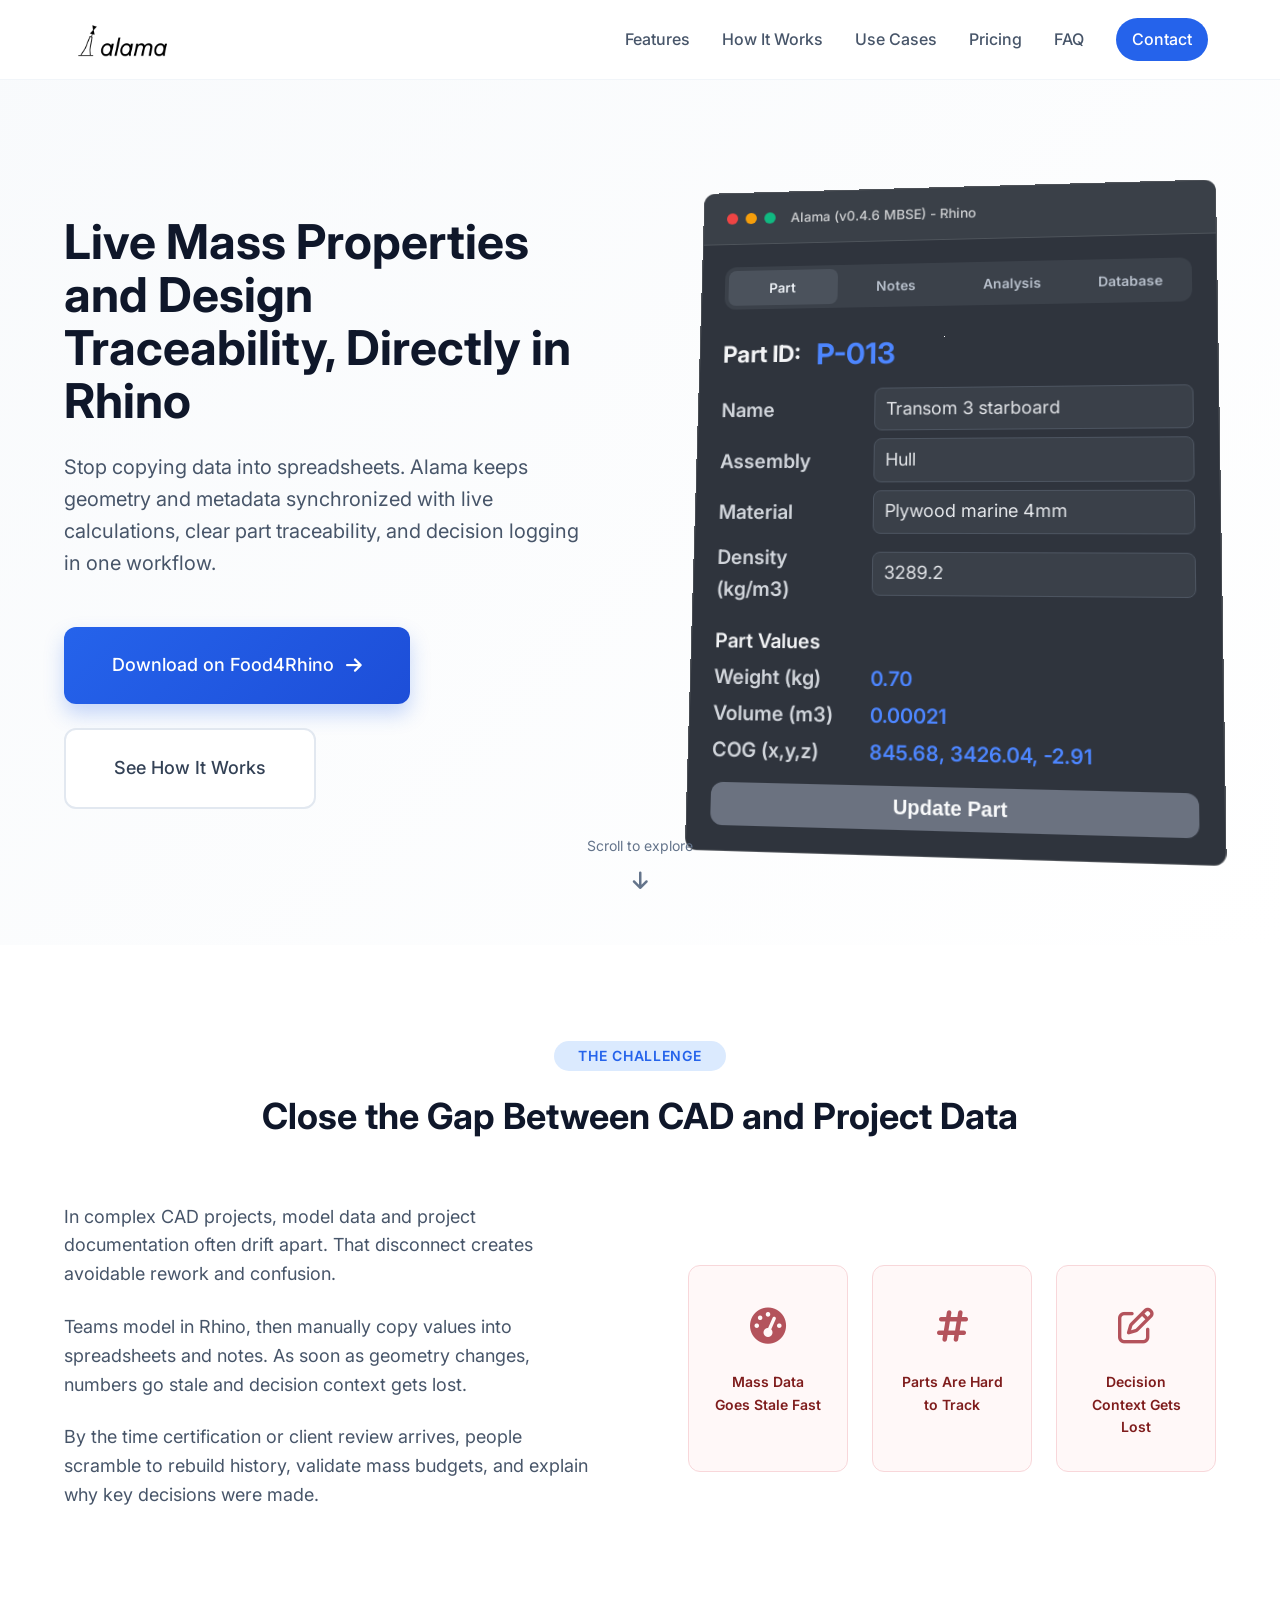
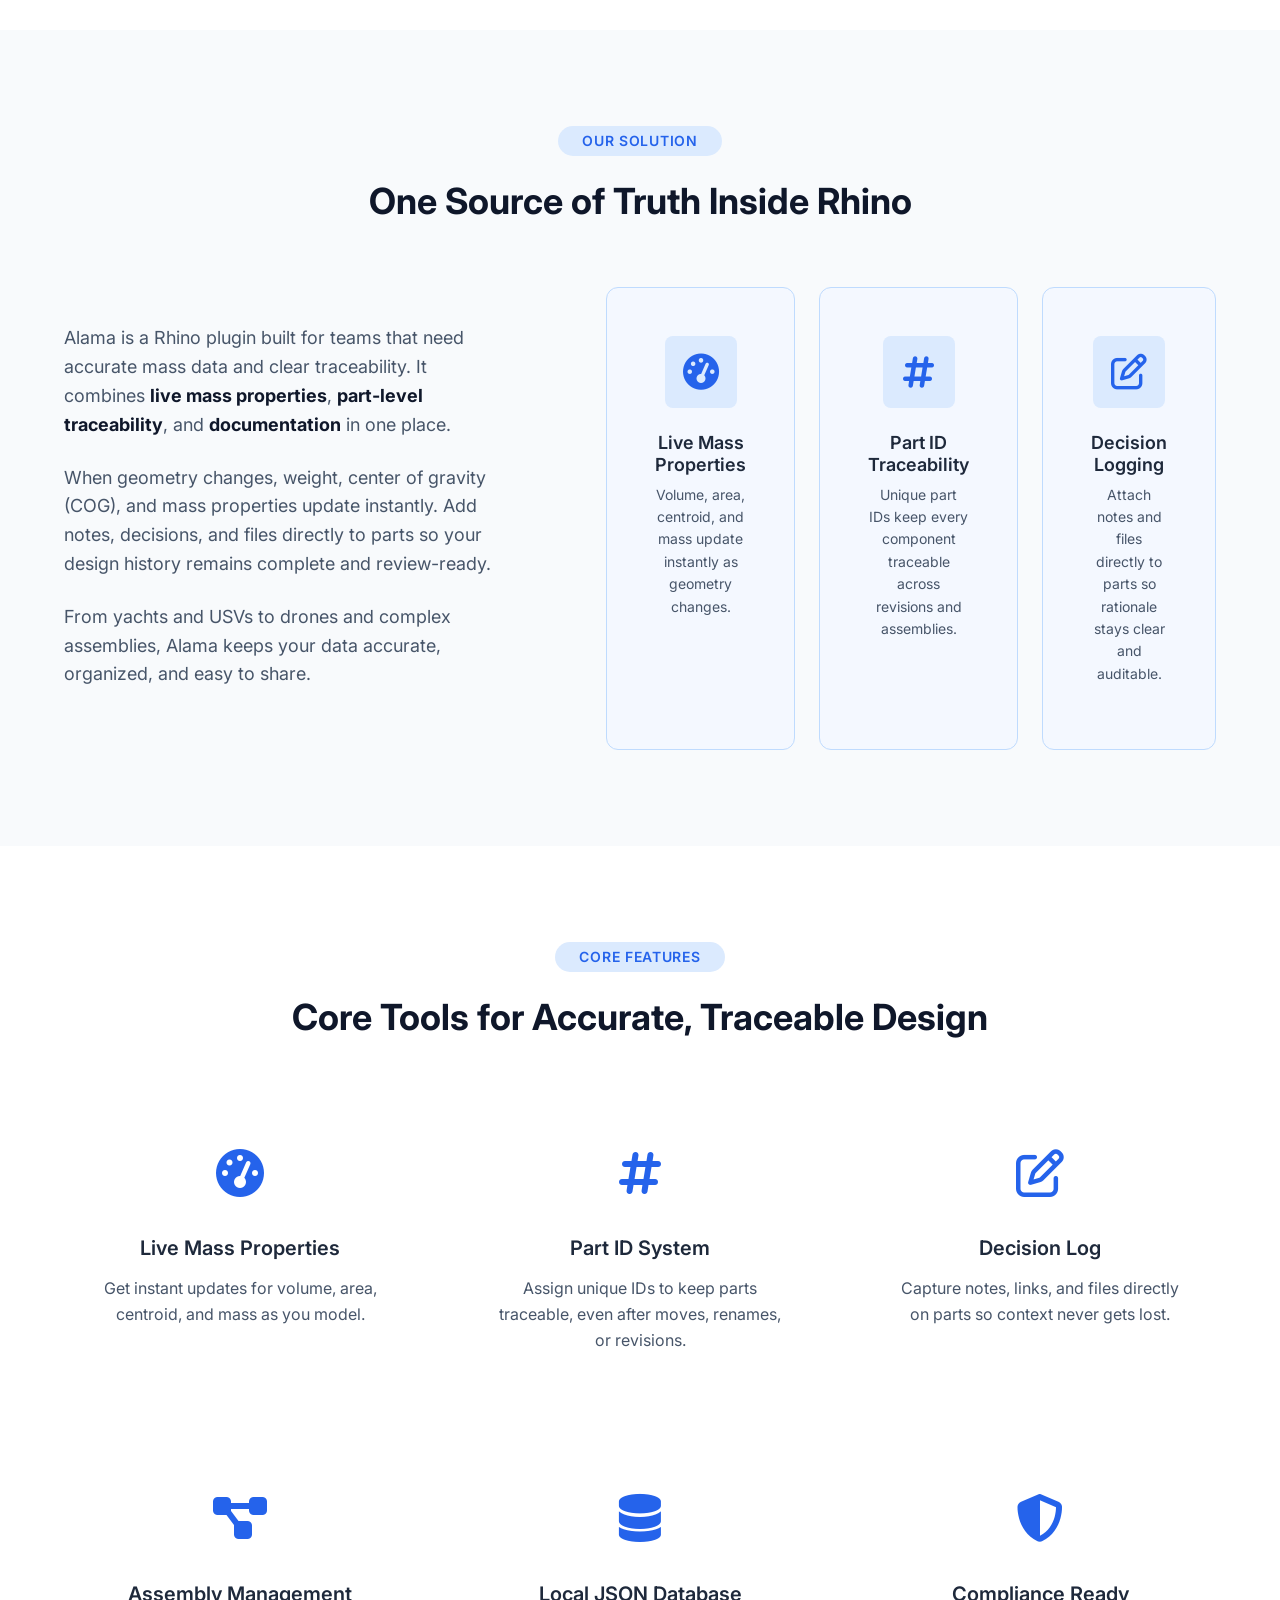
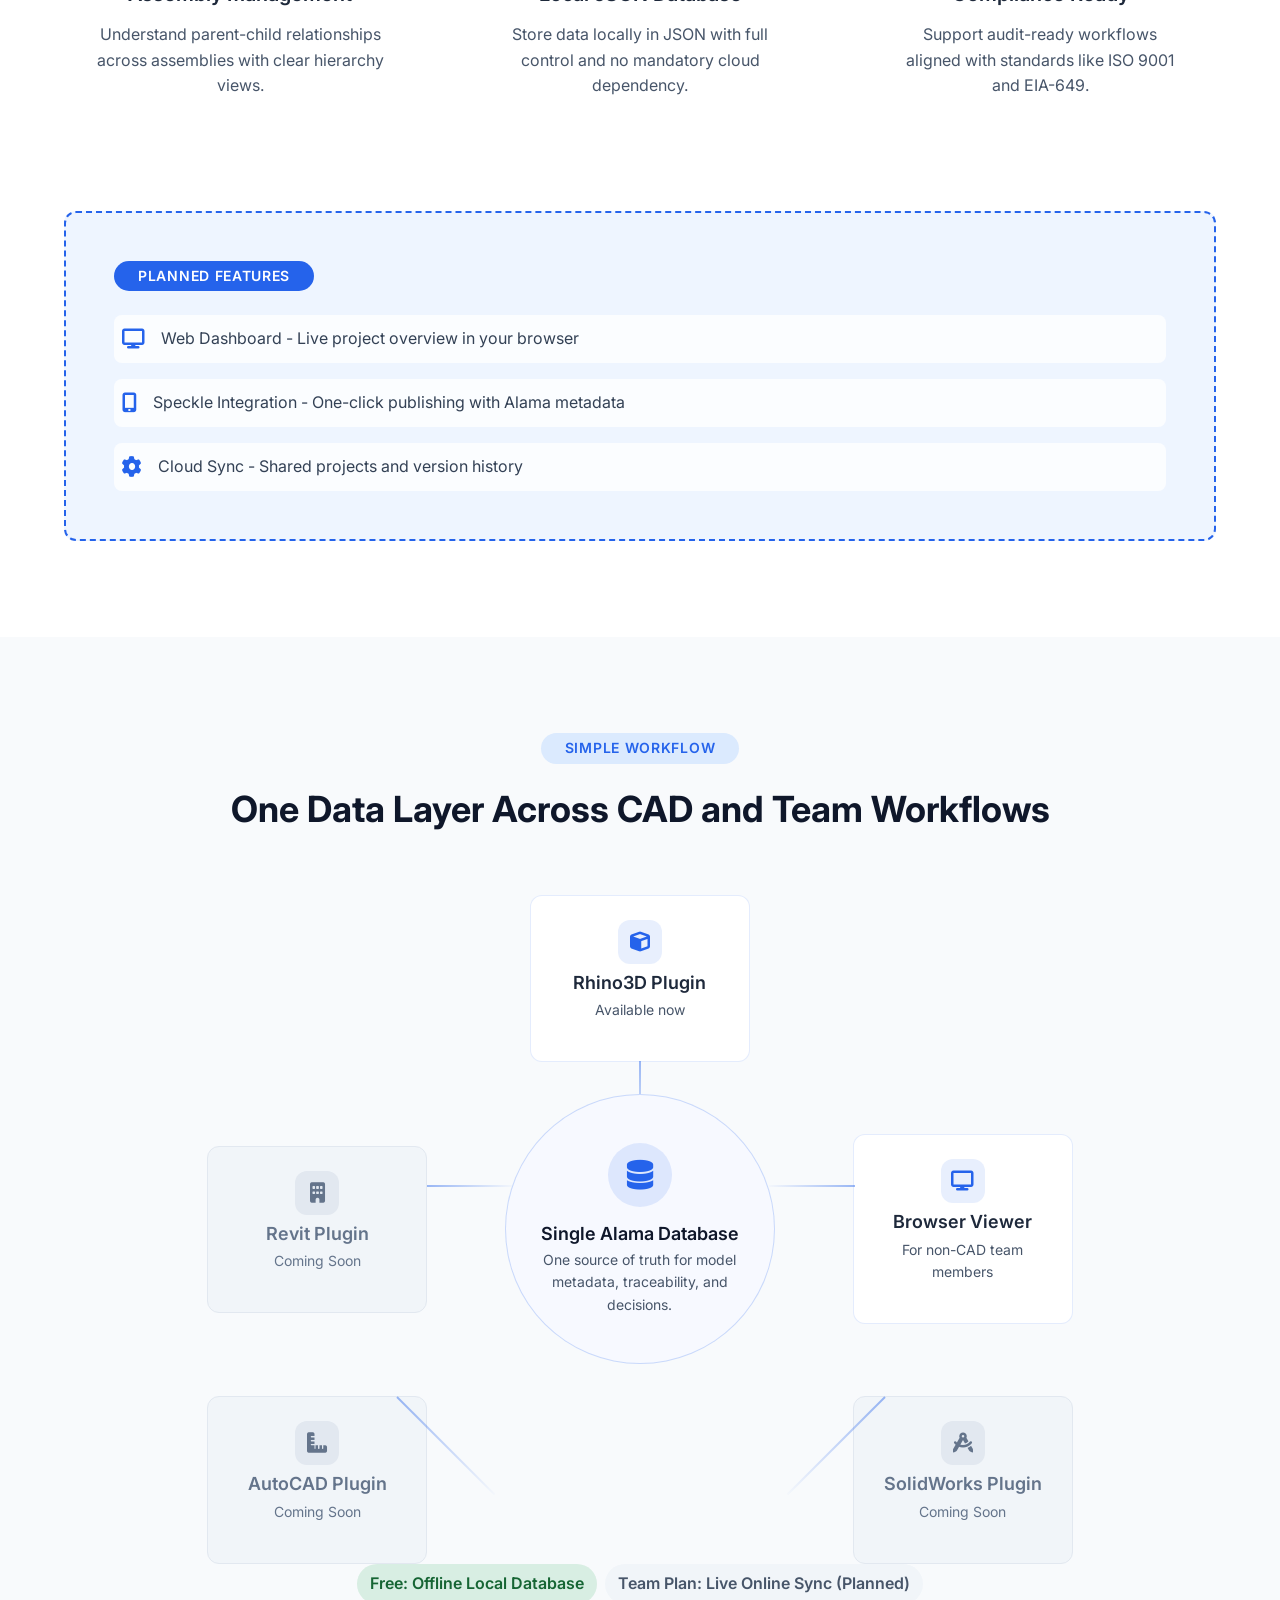
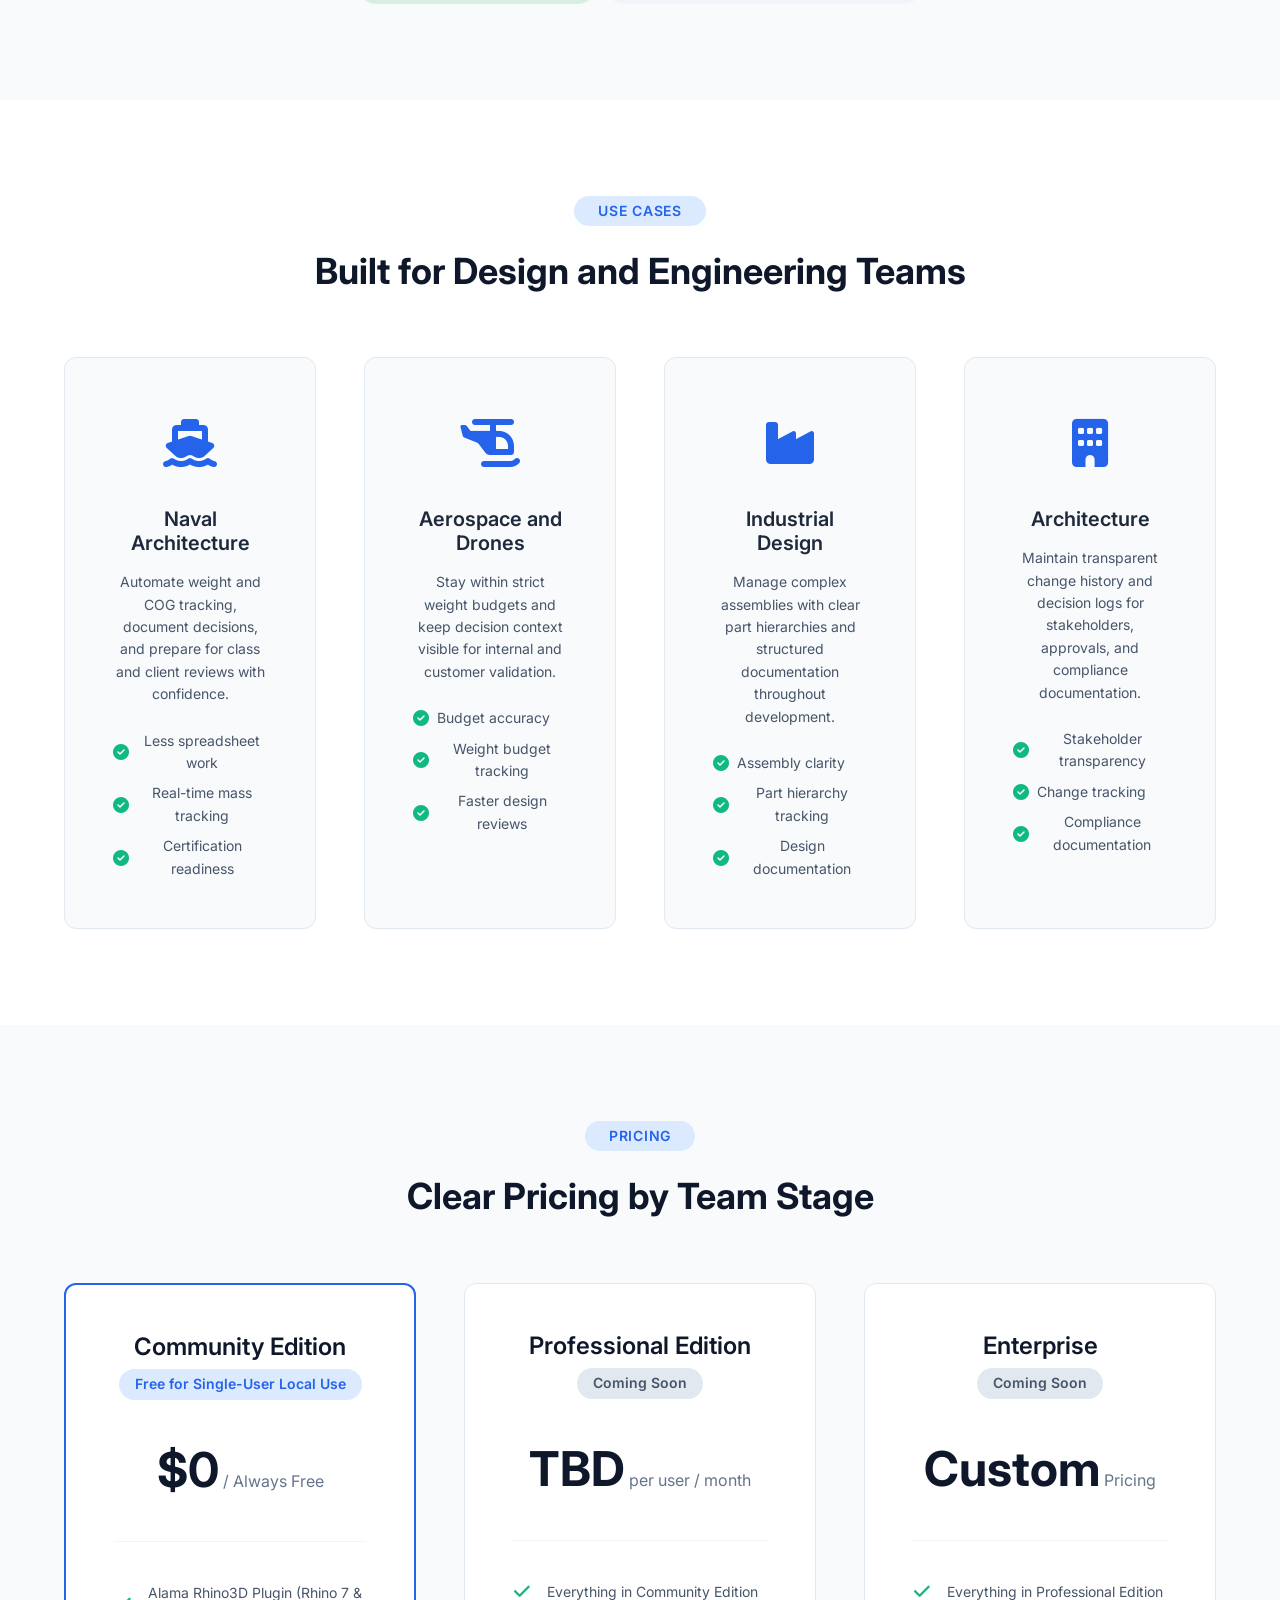
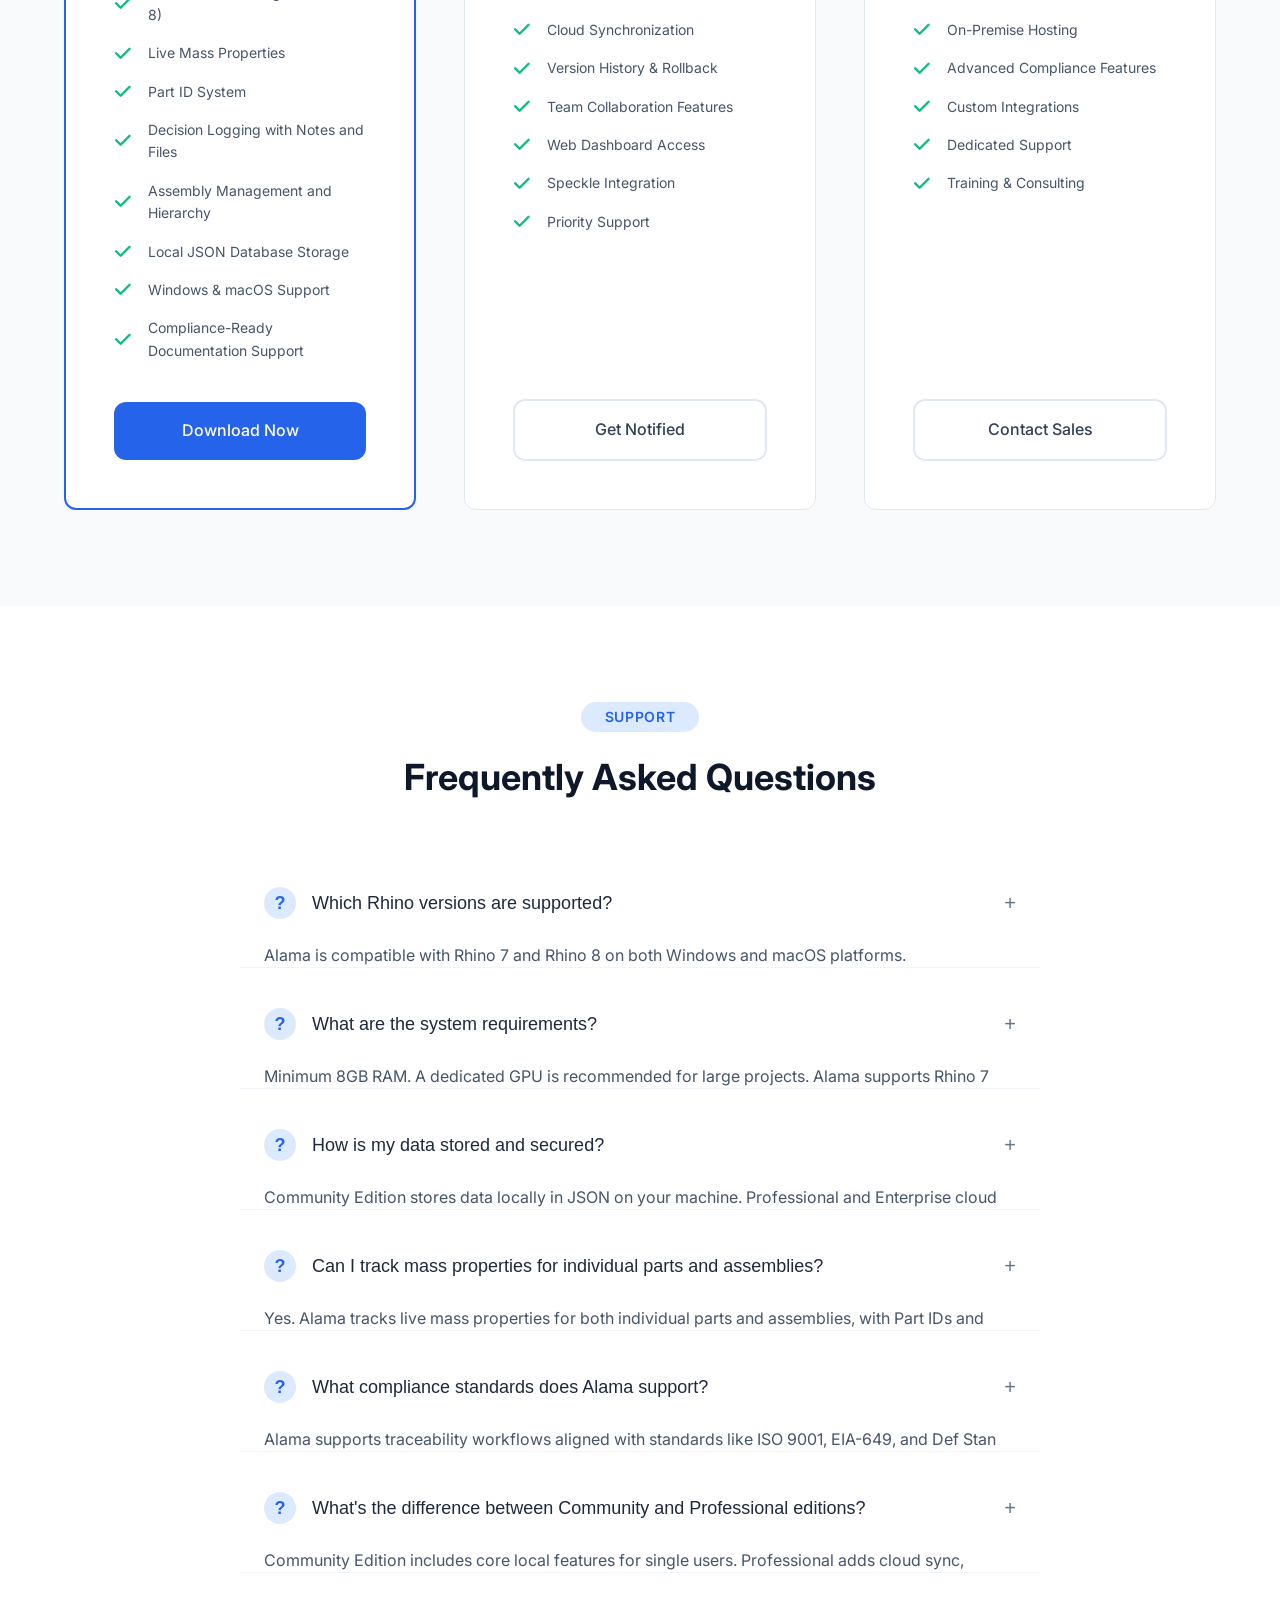
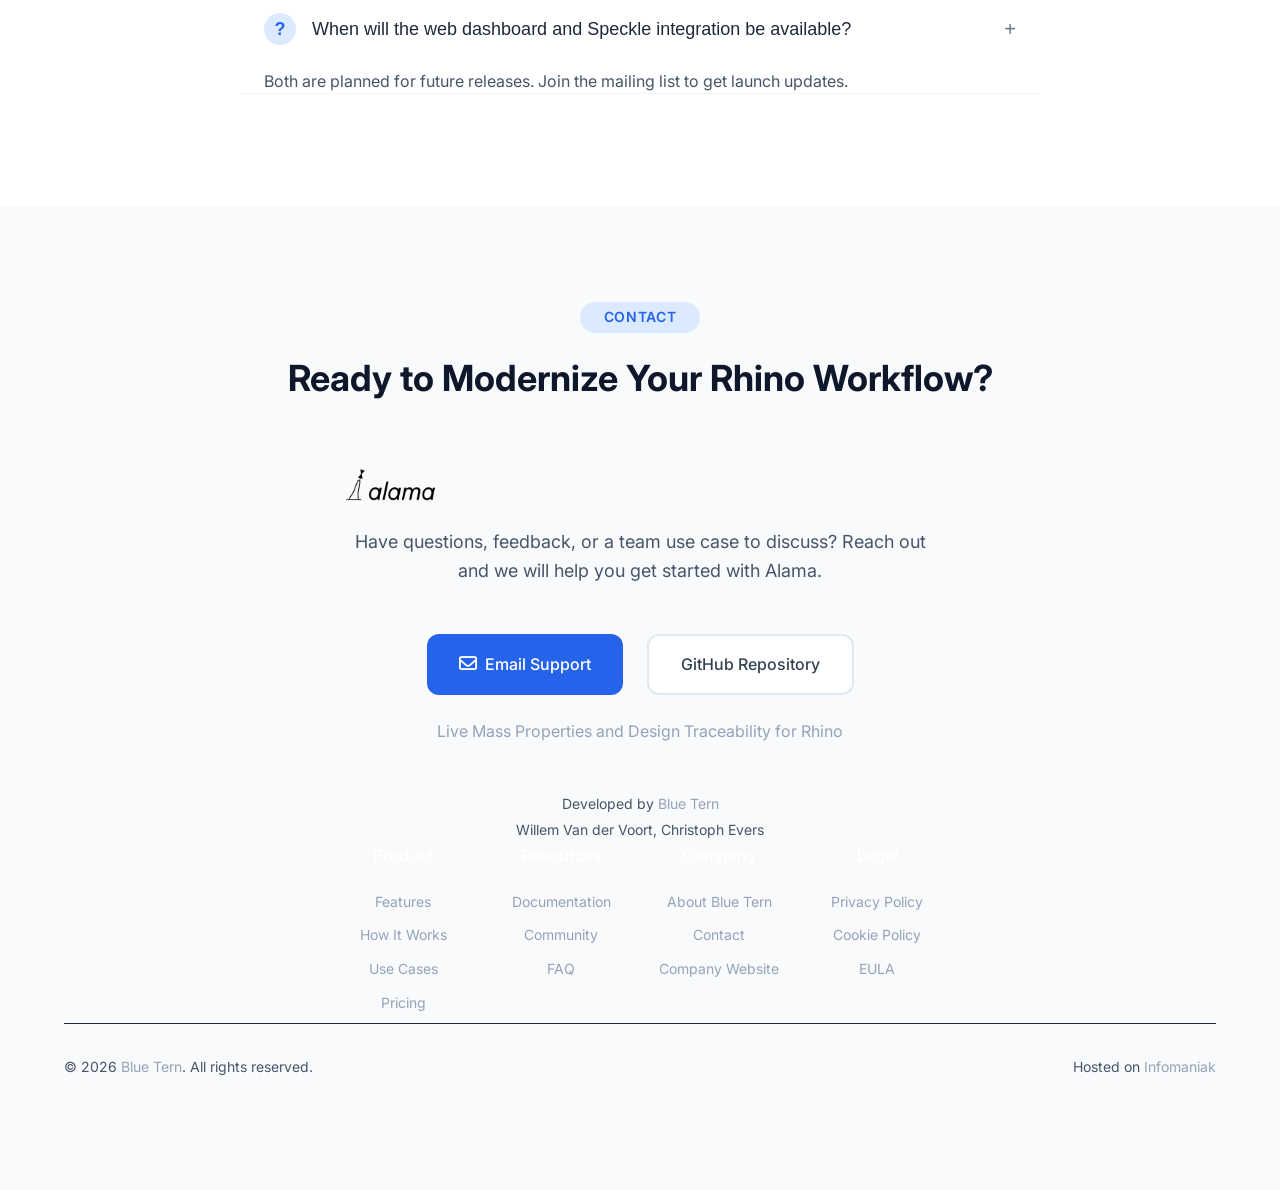
==== commit 7cd359b4: "Integrate logo2.png into navbar and footer - Replace text+icon logo with logo2.png image in navbar -" ====
--- a/index.html
+++ b/index.html
@@ -16,8 +16,7 @@
     <nav class="navbar" id="navbar">
         <div class="container">
             <a href="#" class="logo">
-                <span class="logo-icon"><i class="fa-solid fa-layer-group" aria-hidden="true"></i></span>
-                <span class="logo-text">Alama</span>
+                <img src="logo2.png" alt="Alama Logo" class="logo-image">
             </a>
             <button class="mobile-menu-btn" id="mobileMenuBtn" aria-label="Toggle menu">
                 <span class="hamburger"></span>
@@ -554,6 +553,11 @@
                 <h2 class="section-title">Ready to Modernize Your Rhino Workflow?</h2>
             </div>
             <div class="contact-content">
+                <div class="footer-brand">
+                    <a href="#" class="logo">
+                        <img src="logo2.png" alt="Alama Logo" class="logo-image">
+                    </a>
+                </div>
                 <div class="contact-text">
                     <p>
                         Have questions, feedback, or a team use case to discuss? Reach out and we will help you get started with Alama.
--- a/style.css
+++ b/style.css
@@ -235,26 +235,11 @@
 .logo {
     display: flex;
     align-items: center;
-    gap: var(--space-sm);
-    font-size: var(--font-size-xl);
-    font-weight: 700;
-    color: var(--gray-900);
-}
-
-.logo-icon {
-    width: 32px;
-    height: 32px;
-    background: linear-gradient(135deg, var(--primary-color), var(--primary-hover));
-    border-radius: var(--radius-full);
-    display: flex;
-    align-items: center;
-    justify-content: center;
-    color: var(--white);
-    font-size: var(--font-size-sm);
-}
-
-.logo-text {
-    color: var(--gray-900);
+}
+
+.logo-image {
+    height: 40px;
+    width: auto;
 }
 
 .nav-links {
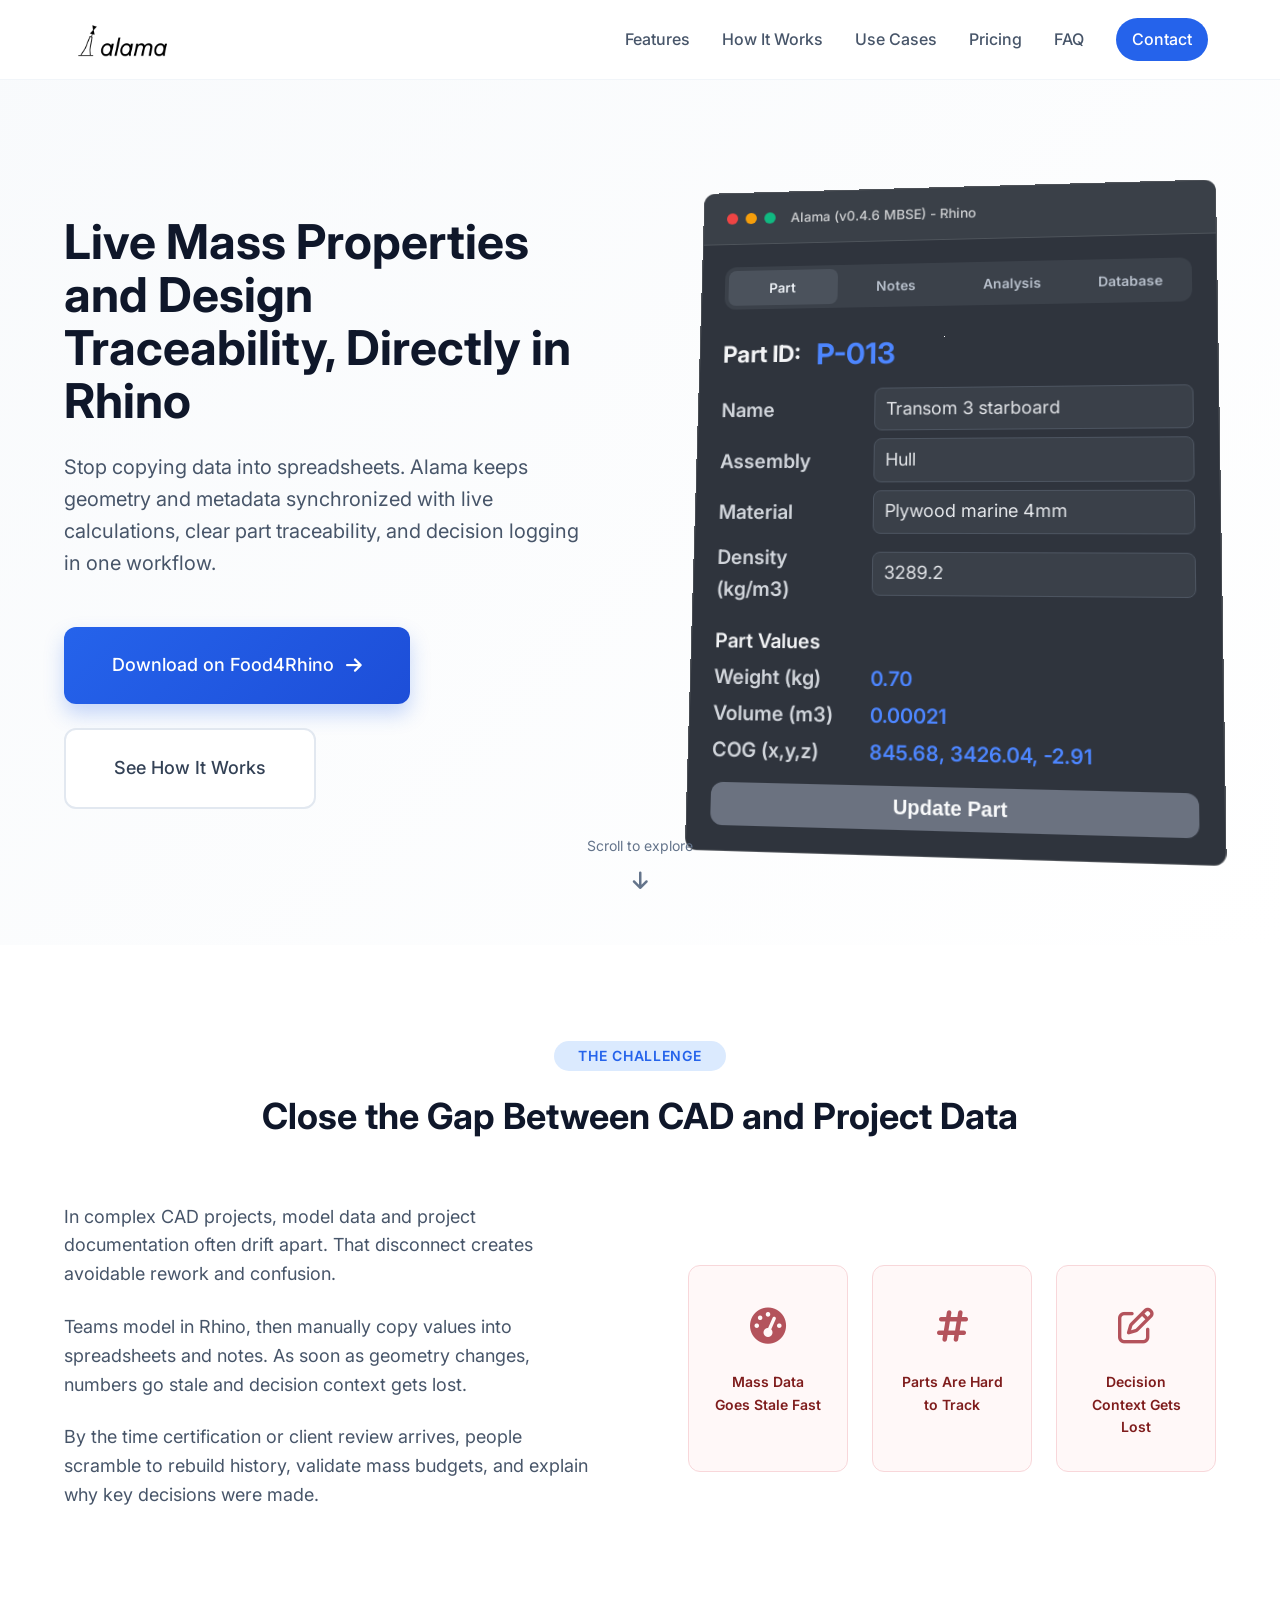
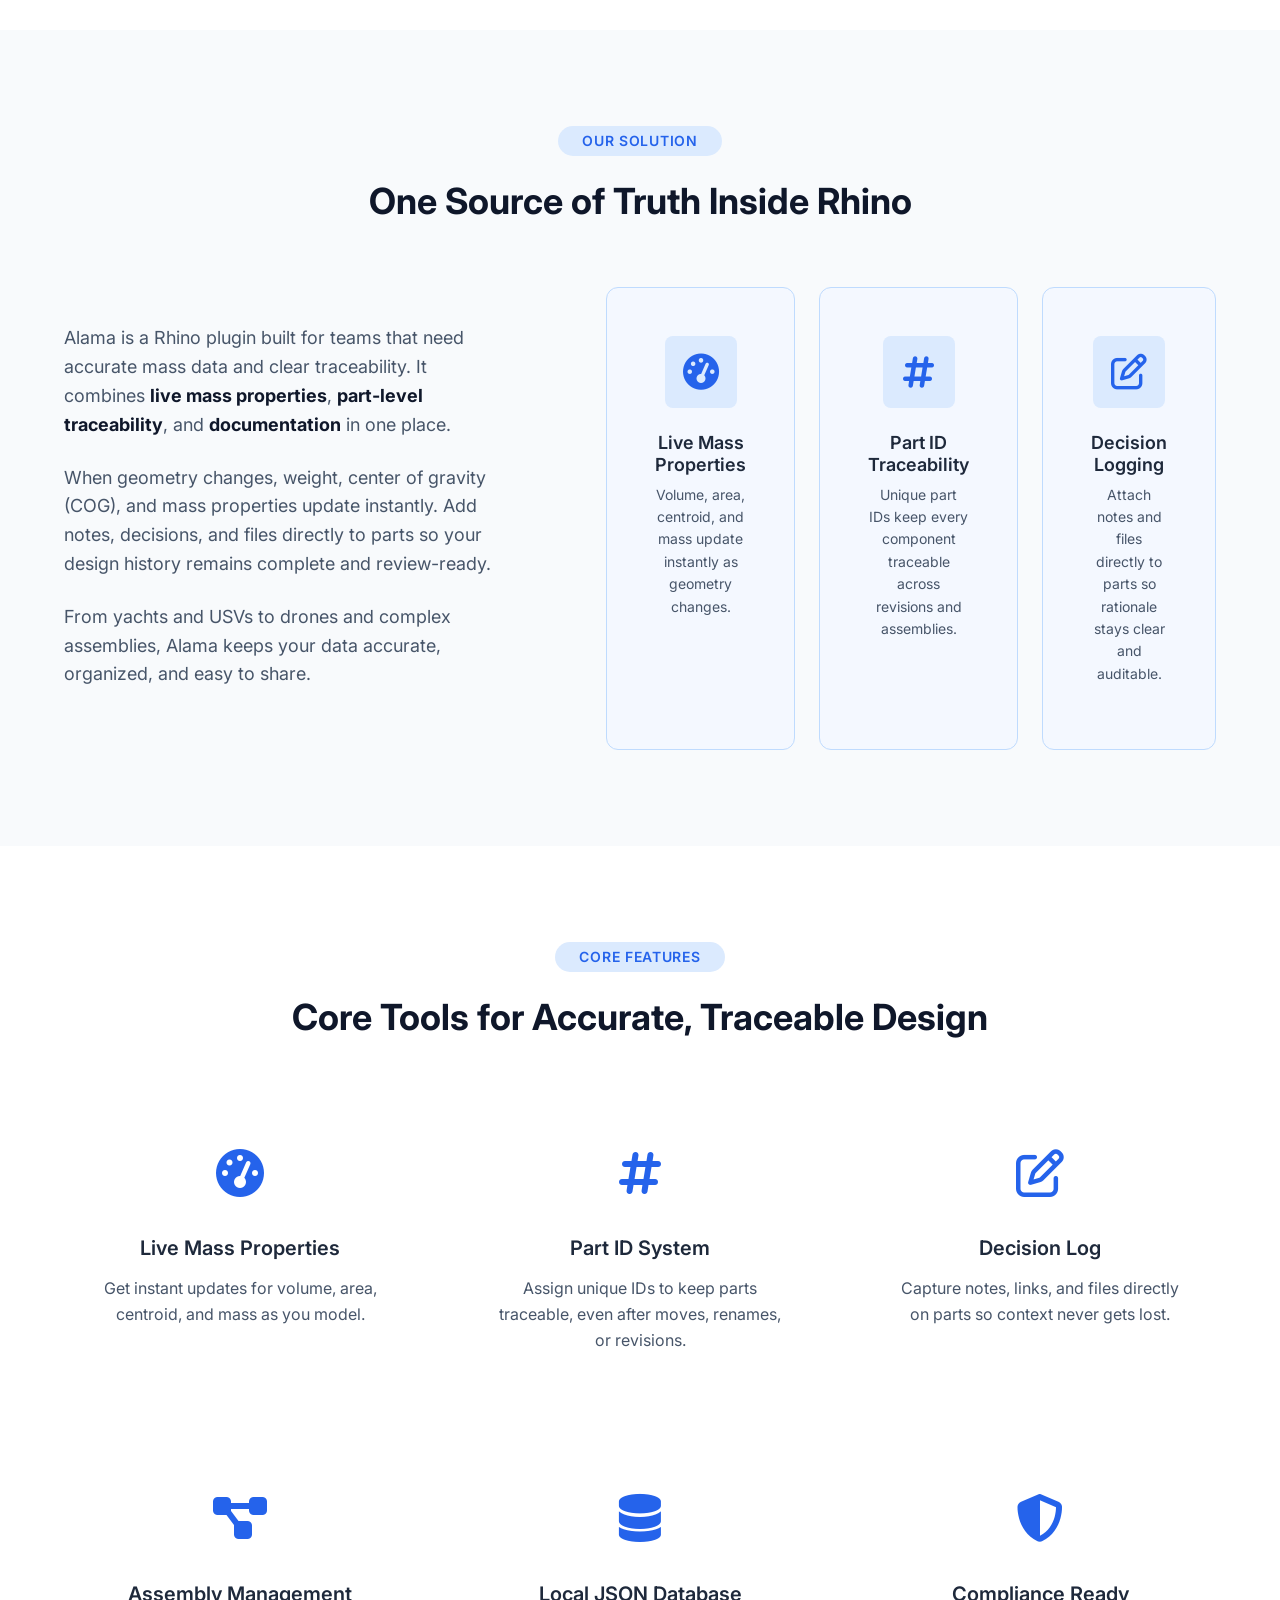
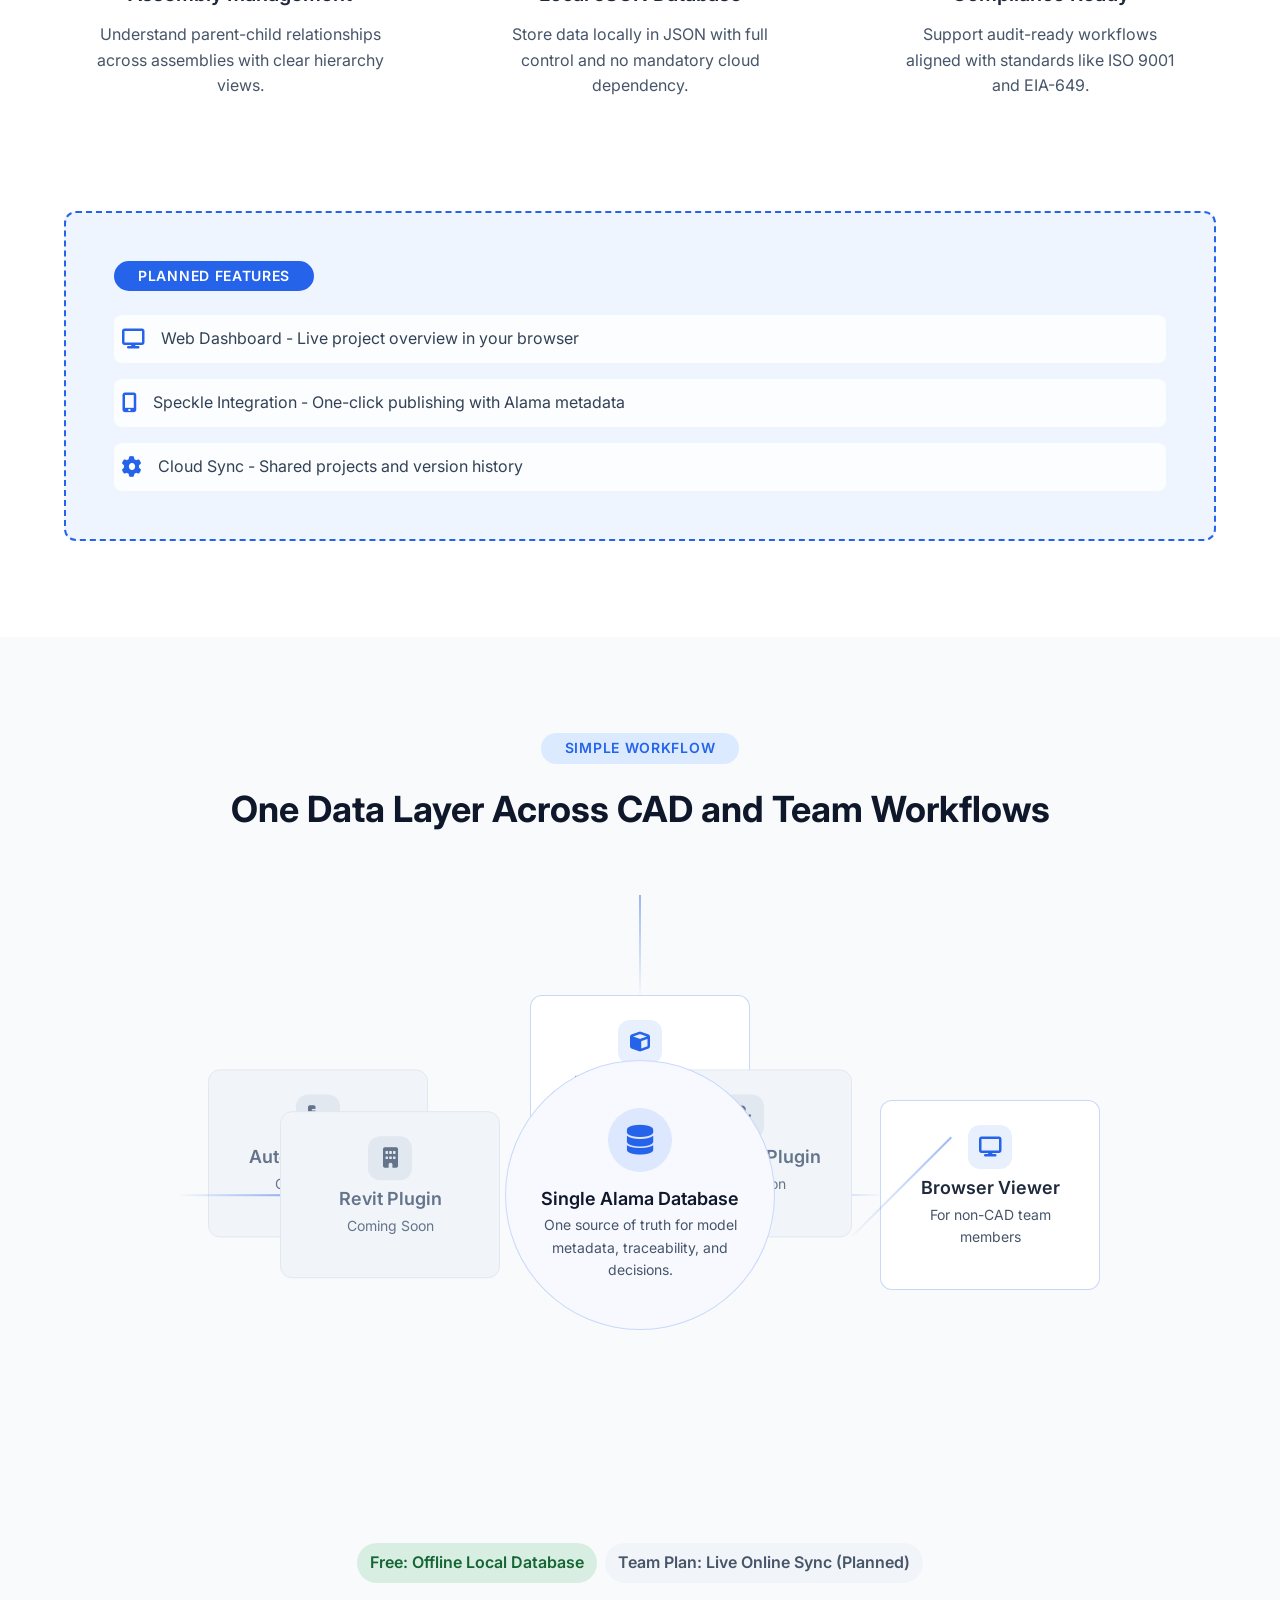
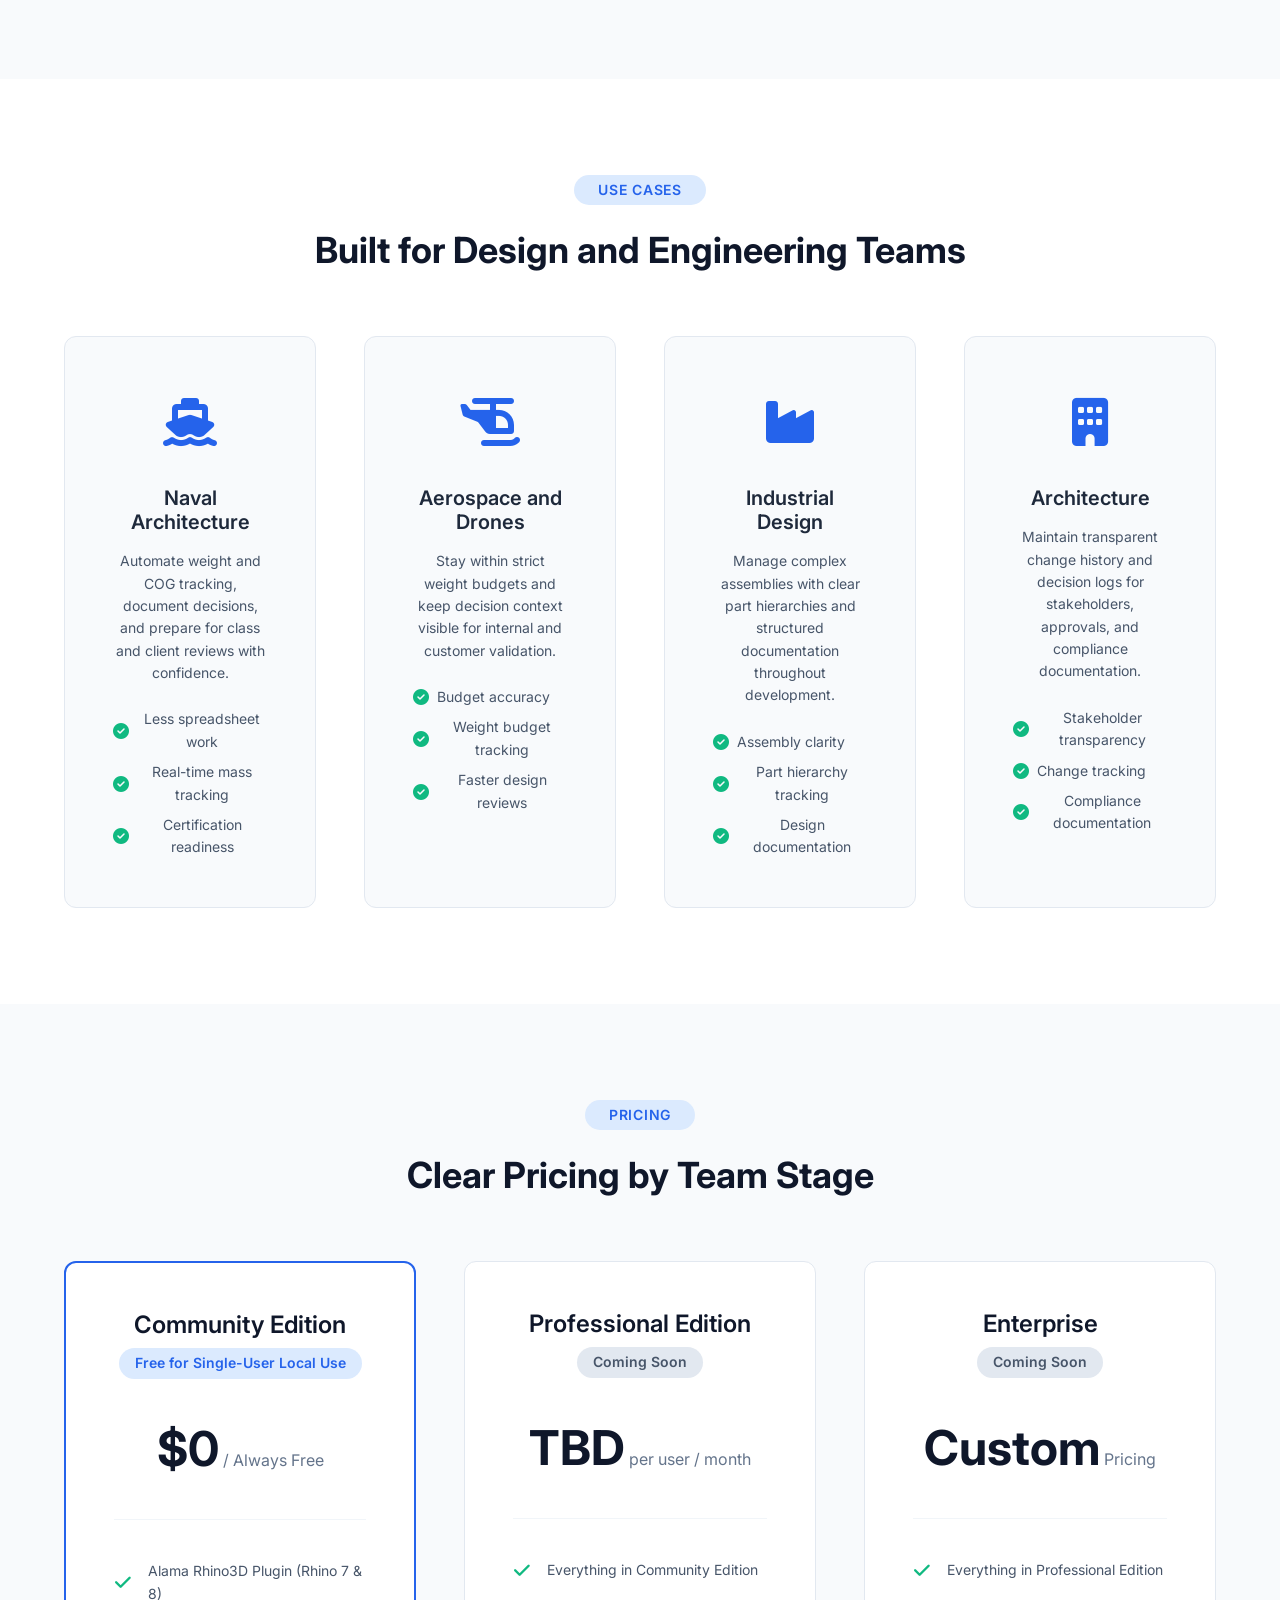
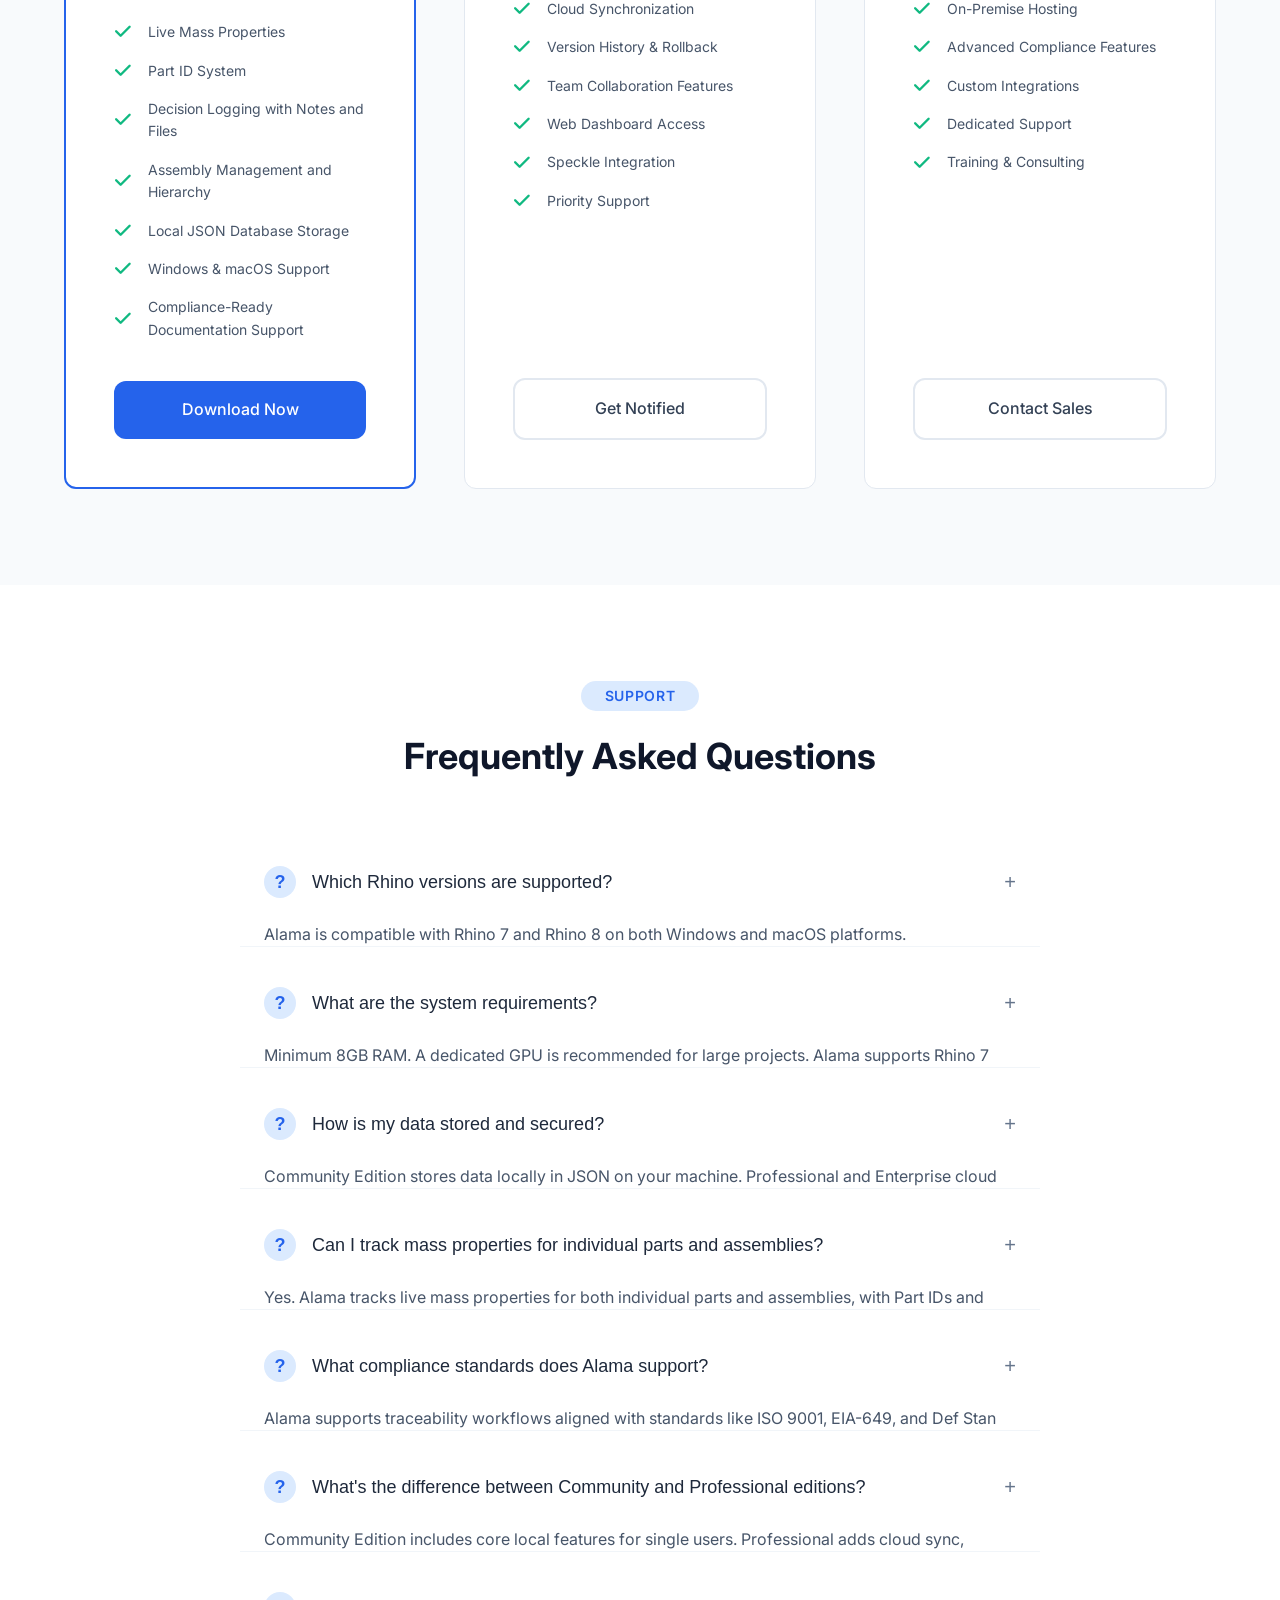
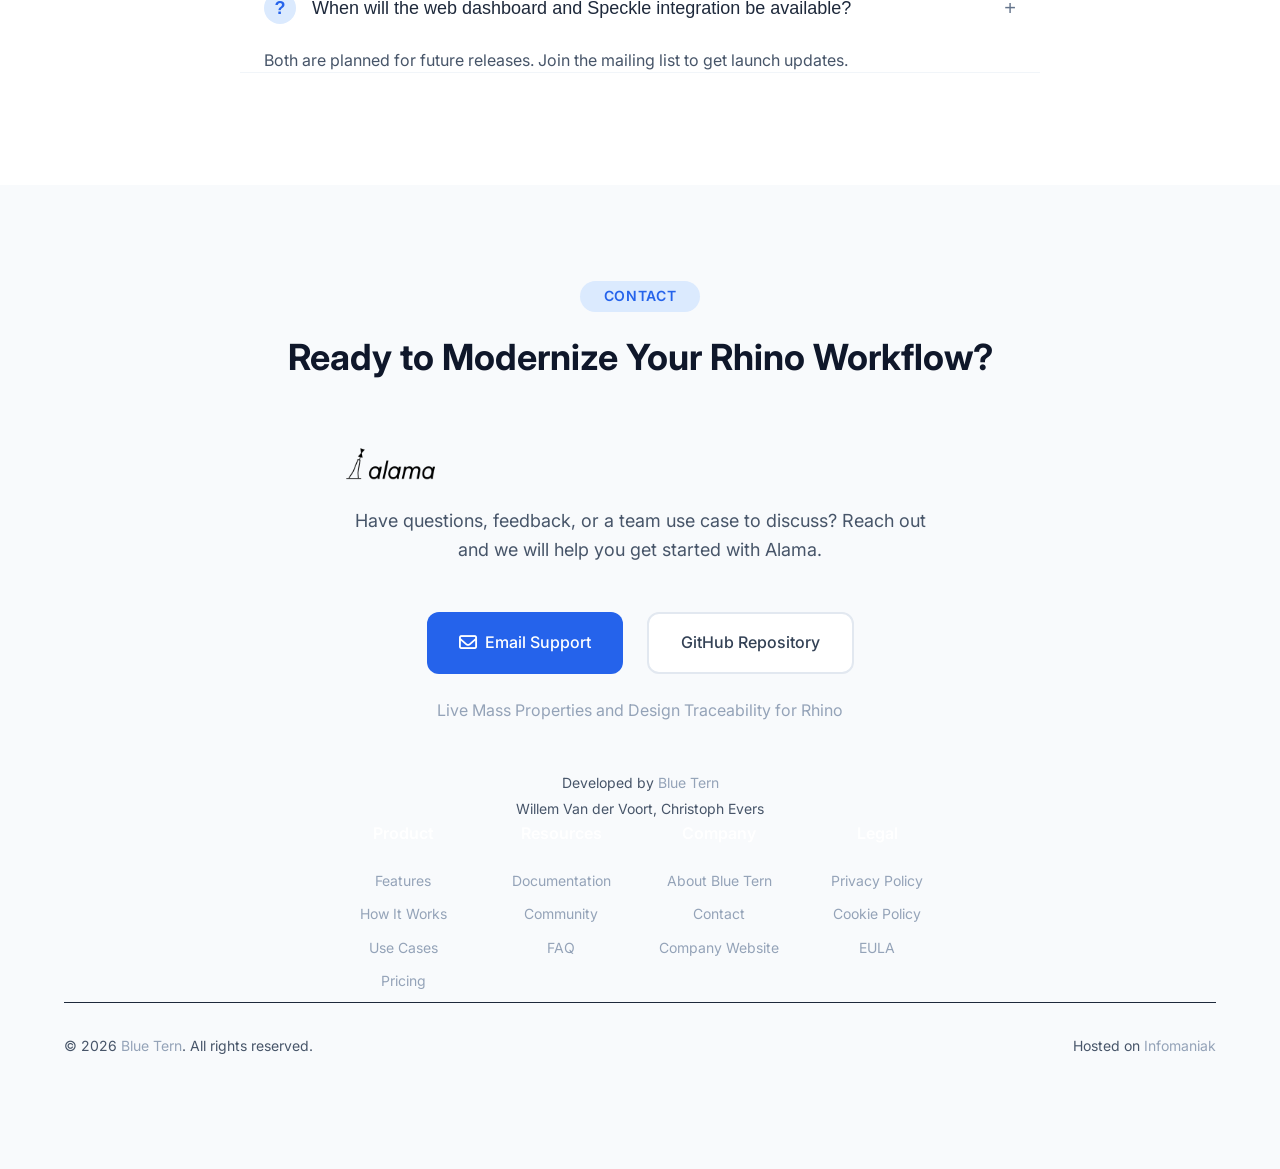
==== commit a2276f4a: "Rebuild workflow diagram with absolute positioning for robust leader lines - Replace grid-based radi" ====
--- a/index.html
+++ b/index.html
@@ -274,42 +274,65 @@
             </div>
             <div class="how-it-works-visual">
                 <div class="platform-map">
-                    <div class="radial-diagram">
-                        <div class="database-hub">
-                            <span class="hub-icon"><i class="fa-solid fa-database" aria-hidden="true"></i></span>
-                            <h3>Single Alama Database</h3>
-                            <p>One source of truth for model metadata, traceability, and decisions.</p>
-                        </div>
-
-                        <article class="connector-card active radial-node pos-top">
-                            <span class="connector-icon"><i class="fa-solid fa-cube" aria-hidden="true"></i></span>
-                            <h4>Rhino3D Plugin</h4>
-                            <p>Available now</p>
-                        </article>
-
-                        <article class="connector-card active radial-node pos-right">
-                            <span class="connector-icon"><i class="fa-solid fa-display" aria-hidden="true"></i></span>
-                            <h4>Browser Viewer</h4>
-                            <p>For non-CAD team members</p>
-                        </article>
-
-                        <article class="connector-card coming-soon radial-node pos-bottom-right">
-                            <span class="connector-icon"><i class="fa-solid fa-drafting-compass" aria-hidden="true"></i></span>
-                            <h4>SolidWorks Plugin</h4>
-                            <p>Coming Soon</p>
-                        </article>
-
-                        <article class="connector-card coming-soon radial-node pos-bottom-left">
-                            <span class="connector-icon"><i class="fa-solid fa-ruler-combined" aria-hidden="true"></i></span>
-                            <h4>AutoCAD Plugin</h4>
-                            <p>Coming Soon</p>
-                        </article>
-
-                        <article class="connector-card coming-soon radial-node pos-left">
-                            <span class="connector-icon"><i class="fa-solid fa-building" aria-hidden="true"></i></span>
-                            <h4>Revit Plugin</h4>
-                            <p>Coming Soon</p>
-                        </article>
+                    <div class="workflow-diagram">
+                        <!-- Central Hub -->
+                        <div class="hub-container">
+                            <div class="database-hub">
+                                <span class="hub-icon"><i class="fa-solid fa-database" aria-hidden="true"></i></span>
+                                <h3>Single Alama Database</h3>
+                                <p>One source of truth for model metadata, traceability, and decisions.</p>
+                            </div>
+                        </div>
+                        
+                        <!-- North Connector -->
+                        <div class="connector north">
+                            <div class="connector-line"></div>
+                            <div class="connector-card active">
+                                <span class="connector-icon"><i class="fa-solid fa-cube" aria-hidden="true"></i></span>
+                                <h4>Rhino3D Plugin</h4>
+                                <p>Available now</p>
+                            </div>
+                        </div>
+                        
+                        <!-- East Connector -->
+                        <div class="connector east">
+                            <div class="connector-line"></div>
+                            <div class="connector-card active">
+                                <span class="connector-icon"><i class="fa-solid fa-display" aria-hidden="true"></i></span>
+                                <h4>Browser Viewer</h4>
+                                <p>For non-CAD team members</p>
+                            </div>
+                        </div>
+                        
+                        <!-- Southeast Connector -->
+                        <div class="connector southeast coming-soon">
+                            <div class="connector-line"></div>
+                            <div class="connector-card">
+                                <span class="connector-icon"><i class="fa-solid fa-drafting-compass" aria-hidden="true"></i></span>
+                                <h4>SolidWorks Plugin</h4>
+                                <p>Coming Soon</p>
+                            </div>
+                        </div>
+                        
+                        <!-- Southwest Connector -->
+                        <div class="connector southwest coming-soon">
+                            <div class="connector-line"></div>
+                            <div class="connector-card">
+                                <span class="connector-icon"><i class="fa-solid fa-ruler-combined" aria-hidden="true"></i></span>
+                                <h4>AutoCAD Plugin</h4>
+                                <p>Coming Soon</p>
+                            </div>
+                        </div>
+                        
+                        <!-- West Connector -->
+                        <div class="connector west coming-soon">
+                            <div class="connector-line"></div>
+                            <div class="connector-card">
+                                <span class="connector-icon"><i class="fa-solid fa-building" aria-hidden="true"></i></span>
+                                <h4>Revit Plugin</h4>
+                                <p>Coming Soon</p>
+                            </div>
+                        </div>
                     </div>
 
                     <div class="hub-modes">
--- a/style.css
+++ b/style.css
@@ -1008,21 +1008,23 @@
     margin: 0 auto;
 }
 
-.radial-diagram {
-    display: grid;
-    grid-template-columns: repeat(3, minmax(170px, 1fr));
-    grid-template-rows: auto auto auto;
-    align-items: center;
-    justify-items: center;
-    column-gap: var(--space-2xl);
-    row-gap: var(--space-xl);
+/* Workflow Diagram - Absolute positioning for robust radial layout */
+.workflow-diagram {
+    position: relative;
     max-width: 920px;
+    height: 600px;
     margin: 0 auto;
 }
 
+.hub-container {
+    position: absolute;
+    top: 50%;
+    left: 50%;
+    transform: translate(-50%, -50%);
+    z-index: 3;
+}
+
 .database-hub {
-    grid-column: 2;
-    grid-row: 2;
     width: 270px;
     height: 270px;
     padding: var(--space-xl);
@@ -1035,7 +1037,6 @@
     border: 1px solid rgba(37, 99, 235, 0.22);
     border-radius: 50%;
     box-shadow: none;
-    z-index: 3;
 }
 
 .hub-icon {
@@ -1062,121 +1063,127 @@
     font-size: var(--font-size-sm);
 }
 
-.hub-modes {
-    display: flex;
-    flex-wrap: wrap;
-    justify-content: center;
-    gap: var(--space-sm);
-}
-
-.mode-badge {
-    display: inline-flex;
-    align-items: center;
-    padding: 0.45rem 0.8rem;
-    border-radius: var(--radius-full);
-    font-size: var(--font-size-xs);
-    font-weight: 600;
-}
-
-.mode-live {
-    background-color: rgba(22, 163, 74, 0.14);
-    color: #166534;
-}
-
-.mode-planned {
-    background-color: var(--gray-100);
-    color: var(--gray-600);
-}
-
+/* Connectors - positioned absolutely around hub */
+.connector {
+    position: absolute;
+    display: flex;
+    flex-direction: column;
+    align-items: center;
+    z-index: 2;
+}
+
+/* North: directly above hub */
+.connector.north {
+    top: 0;
+    left: 50%;
+    transform: translateX(-50%);
+}
+
+.connector.north .connector-line {
+    width: 2px;
+    height: calc(50% - 135px);
+    min-height: 100px;
+    background: linear-gradient(180deg, rgba(37, 99, 235, 0.45), rgba(37, 99, 235, 0.02));
+}
+
+/* East: directly right of hub */
+.connector.east {
+    top: 50%;
+    right: 0;
+    transform: translateY(-50%);
+    flex-direction: row;
+    justify-content: flex-start;
+    align-items: center;
+}
+
+.connector.east .connector-line {
+    width: calc(50% - 135px);
+    min-width: 100px;
+    height: 2px;
+    background: linear-gradient(90deg, rgba(37, 99, 235, 0.45), rgba(37, 99, 235, 0.02));
+}
+
+/* Southeast: bottom-right diagonal */
+.connector.southeast {
+    bottom: 15%;
+    right: 15%;
+    transform: translate(0, 0);
+}
+
+.connector.southeast .connector-line {
+    width: 2px;
+    height: 140px;
+    background: linear-gradient(180deg, rgba(37, 99, 235, 0.45), rgba(37, 99, 235, 0.02));
+    transform: rotate(45deg);
+    transform-origin: bottom right;
+}
+
+.connector.southeast .connector-card {
+    transform: translate(-50%, -100%);
+}
+
+/* Southwest: bottom-left diagonal */
+.connector.southwest {
+    bottom: 15%;
+    left: 15%;
+    transform: translate(0, 0);
+}
+
+.connector.southwest .connector-line {
+    width: 2px;
+    height: 140px;
+    background: linear-gradient(180deg, rgba(37, 99, 235, 0.45), rgba(37, 99, 235, 0.02));
+    transform: rotate(-45deg);
+    transform-origin: bottom left;
+}
+
+.connector.southwest .connector-card {
+    transform: translate(-50%, -100%);
+}
+
+/* West: directly left of hub */
+.connector.west {
+    top: 50%;
+    left: 0;
+    transform: translateY(-50%);
+    flex-direction: row;
+    justify-content: flex-end;
+    align-items: center;
+}
+
+.connector.west .connector-line {
+    width: calc(50% - 135px);
+    min-width: 100px;
+    height: 2px;
+    background: linear-gradient(90deg, rgba(37, 99, 235, 0.02), rgba(37, 99, 235, 0.45));
+}
+
+/* Connector Card */
 .connector-card {
-    position: relative;
-    width: 100%;
-    max-width: 220px;
+    width: 220px;
     padding: var(--space-lg);
     background-color: var(--white);
     border-radius: var(--radius-lg);
     box-shadow: none;
     border: 1px solid rgba(37, 99, 235, 0.12);
     text-align: center;
-    z-index: 2;
-}
-
-.connector-card::before {
-    content: "";
-    position: absolute;
-    top: 100%;
-    left: 50%;
-    width: 2px;
-    height: 86px;
-    transform: translateX(-50%);
-    transform-origin: top center;
-    background: linear-gradient(180deg, rgba(37, 99, 235, 0.45), rgba(37, 99, 235, 0.02));
+    position: relative;
+    z-index: 1;
+}
+
+.connector-card.active {
+    border-color: rgba(37, 99, 235, 0.25);
+    background-color: var(--white);
+}
+
+.connector.coming-soon .connector-card {
+    background-color: var(--gray-100);
+    border-color: var(--gray-200);
+}
+
+.connector-line {
+    position: relative;
     z-index: -1;
-}
-
-.radial-node {
-    align-self: center;
-    justify-self: center;
-}
-
-.radial-node.pos-top {
-    grid-column: 2;
-    grid-row: 1;
-}
-
-.radial-node.pos-right {
-    grid-column: 3;
-    grid-row: 2;
-}
-
-.radial-node.pos-bottom-right {
-    grid-column: 3;
-    grid-row: 3;
-}
-
-.radial-node.pos-bottom-left {
-    grid-column: 1;
-    grid-row: 3;
-}
-
-.radial-node.pos-left {
-    grid-column: 1;
-    grid-row: 2;
-}
-
-.radial-node.pos-top::before {
-    top: 100%;
-    left: 50%;
-    transform: translateX(-50%);
-    height: 86px;
-}
-
-.radial-node.pos-right::before {
-    top: 50%;
-    left: 0;
-    transform: translateY(-50%) rotate(90deg);
-    height: 86px;
-}
-
-.radial-node.pos-bottom-right::before {
-    top: 0;
-    left: 14%;
-    transform: translateY(0) rotate(45deg);
-    height: 138px;
-}
-
-.radial-node.pos-bottom-left::before {
-    top: 0;
-    left: 86%;
-    transform: translateY(0) rotate(-45deg);
-    height: 138px;
-}
-
-.radial-node.pos-left::before {
-    top: 50%;
-    left: 100%;
-    transform: translateY(-50%) rotate(-90deg);
-    height: 86px;
 }
 
 .connector-icon {
@@ -1192,6 +1199,11 @@
     margin-bottom: var(--space-sm);
 }
 
+.connector.coming-soon .connector-icon {
+    background-color: var(--gray-200);
+    color: var(--gray-500);
+}
+
 .connector-card h4 {
     font-size: var(--font-size-lg);
     color: var(--gray-800);
@@ -1203,20 +1215,36 @@
     color: var(--gray-600);
 }
 
-.connector-card.coming-soon {
+.connector.coming-soon .connector-card h4,
+.connector.coming-soon .connector-card p {
+    color: var(--gray-500);
+}
+
+.hub-modes {
+    display: flex;
+    flex-wrap: wrap;
+    justify-content: center;
+    gap: var(--space-sm);
+    margin-top: var(--space-2xl);
+}
+
+.mode-badge {
+    display: inline-flex;
+    align-items: center;
+    padding: 0.45rem 0.8rem;
+    border-radius: var(--radius-full);
+    font-size: var(--font-size-xs);
+    font-weight: 600;
+}
+
+.mode-live {
+    background-color: rgba(22, 163, 74, 0.14);
+    color: #166534;
+}
+
+.mode-planned {
     background-color: var(--gray-100);
-    border-color: var(--gray-200);
-    box-shadow: none;
-}
-
-.connector-card.coming-soon .connector-icon {
-    background-color: var(--gray-200);
-    color: var(--gray-500);
-}
-
-.connector-card.coming-soon h4,
-.connector-card.coming-soon p {
-    color: var(--gray-500);
+    color: var(--gray-600);
 }
 
 .workflow-diagram {
@@ -1688,31 +1716,20 @@
 
     .step-connector {
         display: none;
-    }
-
+    /* Workflow Diagram Responsive */
     .workflow-diagram {
-        gap: var(--space-md);
-    }
-
-    .workflow-node {
-        flex: 1 1 calc(50% - var(--space-md));
-        min-width: 0;
+        height: 500px;
+    }
+    .database-hub {
+        width: 240px;
+        height: 240px;
+    }
+    .connector-card {
+        width: 200px;
     }
 
     .workflow-arrow {
         display: none;
-    }
-
-    .radial-diagram {
-        column-gap: var(--space-lg);
-        row-gap: var(--space-lg);
-    }
-
-    .database-hub {
-        width: 245px;
-        height: 245px;
-    }
-
     .connector-card {
         max-width: 200px;
     }
@@ -1774,56 +1791,39 @@
         align-items: center;
     }
     
-    .step-connector {
-        display: none;
-    }
-
-    .radial-diagram {
-        display: grid;
-        grid-template-columns: repeat(2, minmax(170px, 1fr));
-        grid-template-rows: auto;
+    /* Workflow Diagram Responsive - Tablet */
+    .workflow-diagram {
+        height: 450px;
+        max-width: 700px;
+    }
+    .database-hub {
+        width: 220px;
+        height: 220px;
+        padding: var(--space-lg);
+    }
+    .connector-card {
+        width: 180px;
+        padding: var(--space-md);
+    }
+    .connector.north {
+        top: 5%;
+    }
+    .connector.east {
+        right: 5%;
+    }
+    .connector.west {
+        left: 5%;
+    }
+    .connector.southeast,
+    .connector.southwest {
+        bottom: 10%;
+    }
         gap: var(--space-lg);
     }
 
     .database-hub {
         grid-column: 1 / -1;
         grid-row: auto;
-        width: min(280px, 100%);
-        height: 280px;
-    }
-
-    .radial-node {
-        width: 100%;
-        max-width: 320px;
-    }
-
-    .connector-card {
-        width: 100%;
-        max-width: none;
-    }
-
-    .connector-card::before {
-        display: none;
-    }
-
-    .radial-node.pos-top,
-    .radial-node.pos-right,
-    .radial-node.pos-bottom-right,
-    .radial-node.pos-bottom-left,
-    .radial-node.pos-left {
-        grid-column: auto;
-        grid-row: auto;
-    }
-    
-    .use-cases-grid {
-        grid-template-columns: repeat(2, 1fr);
-    }
-    
-    .pricing-cards {
-        grid-template-columns: 1fr;
-        max-width: 400px;
-    }
-    
     .pricing-card.featured {
         transform: none;
     }
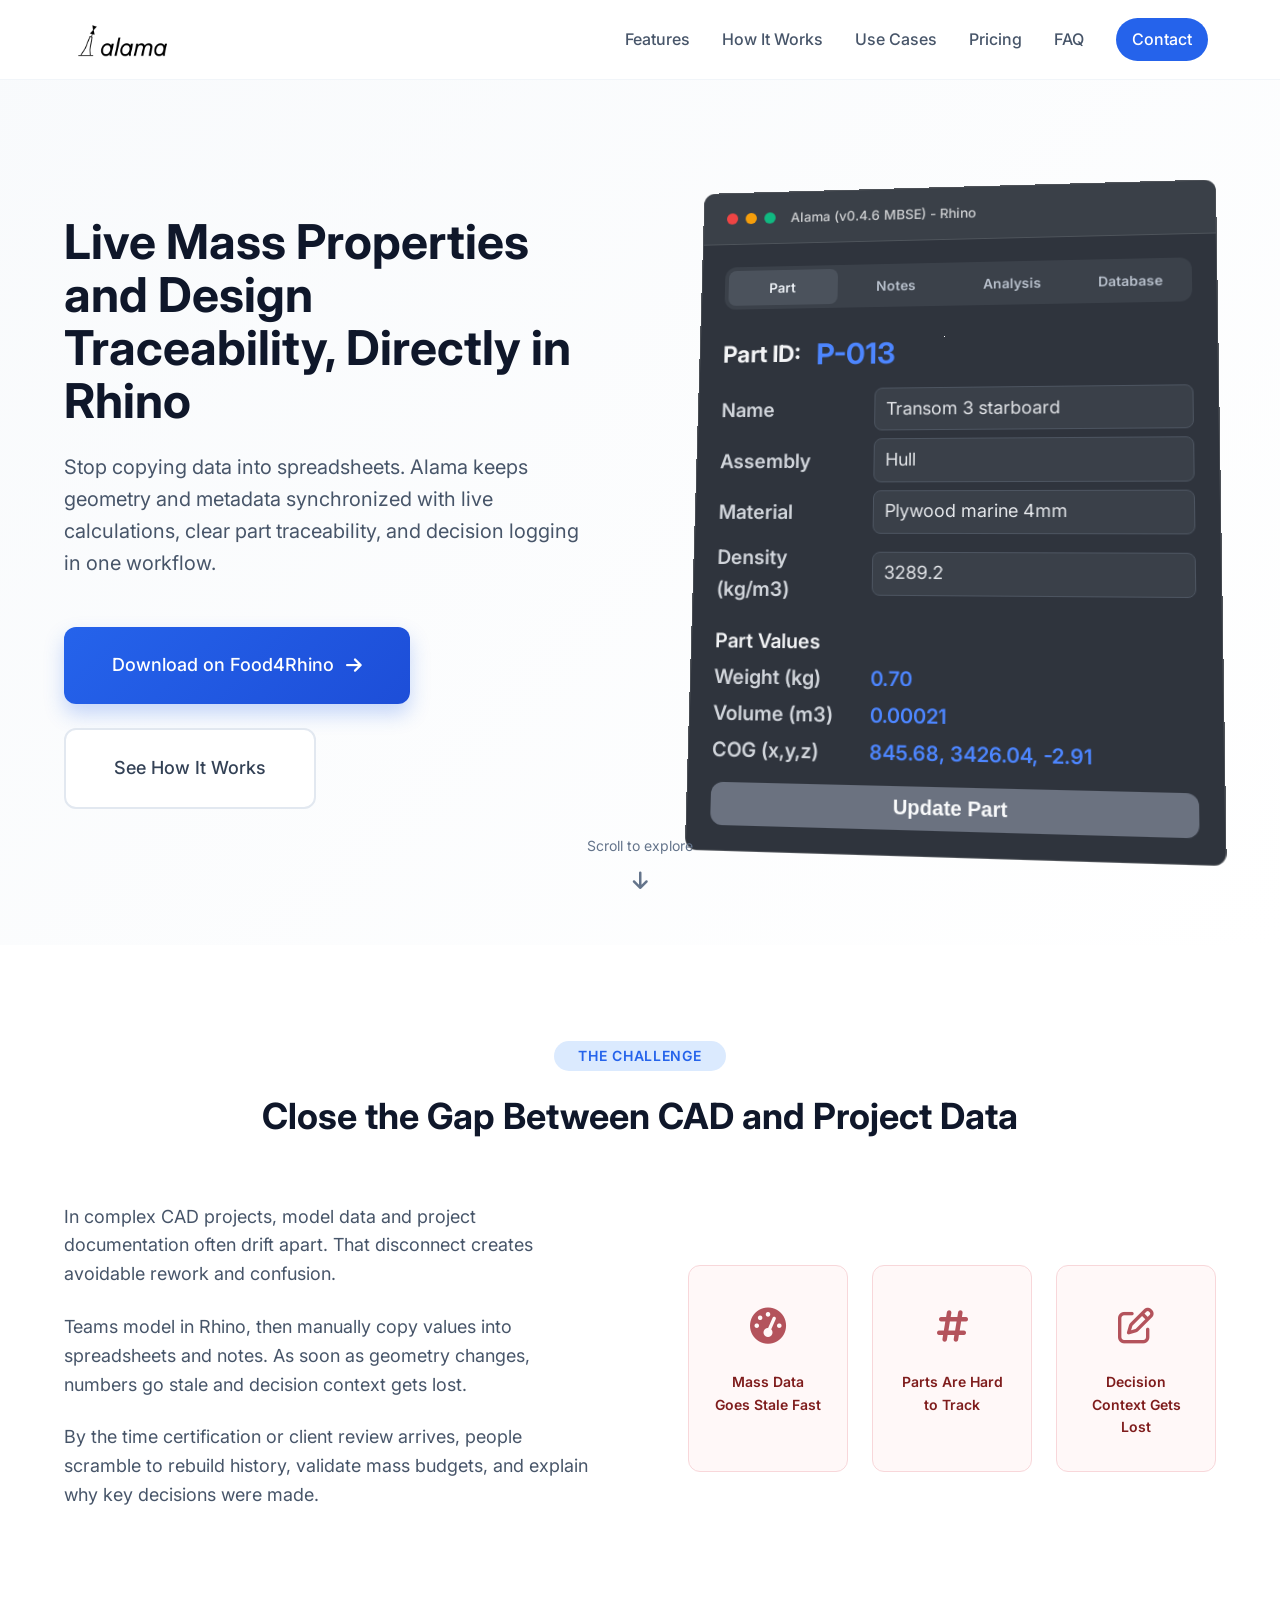
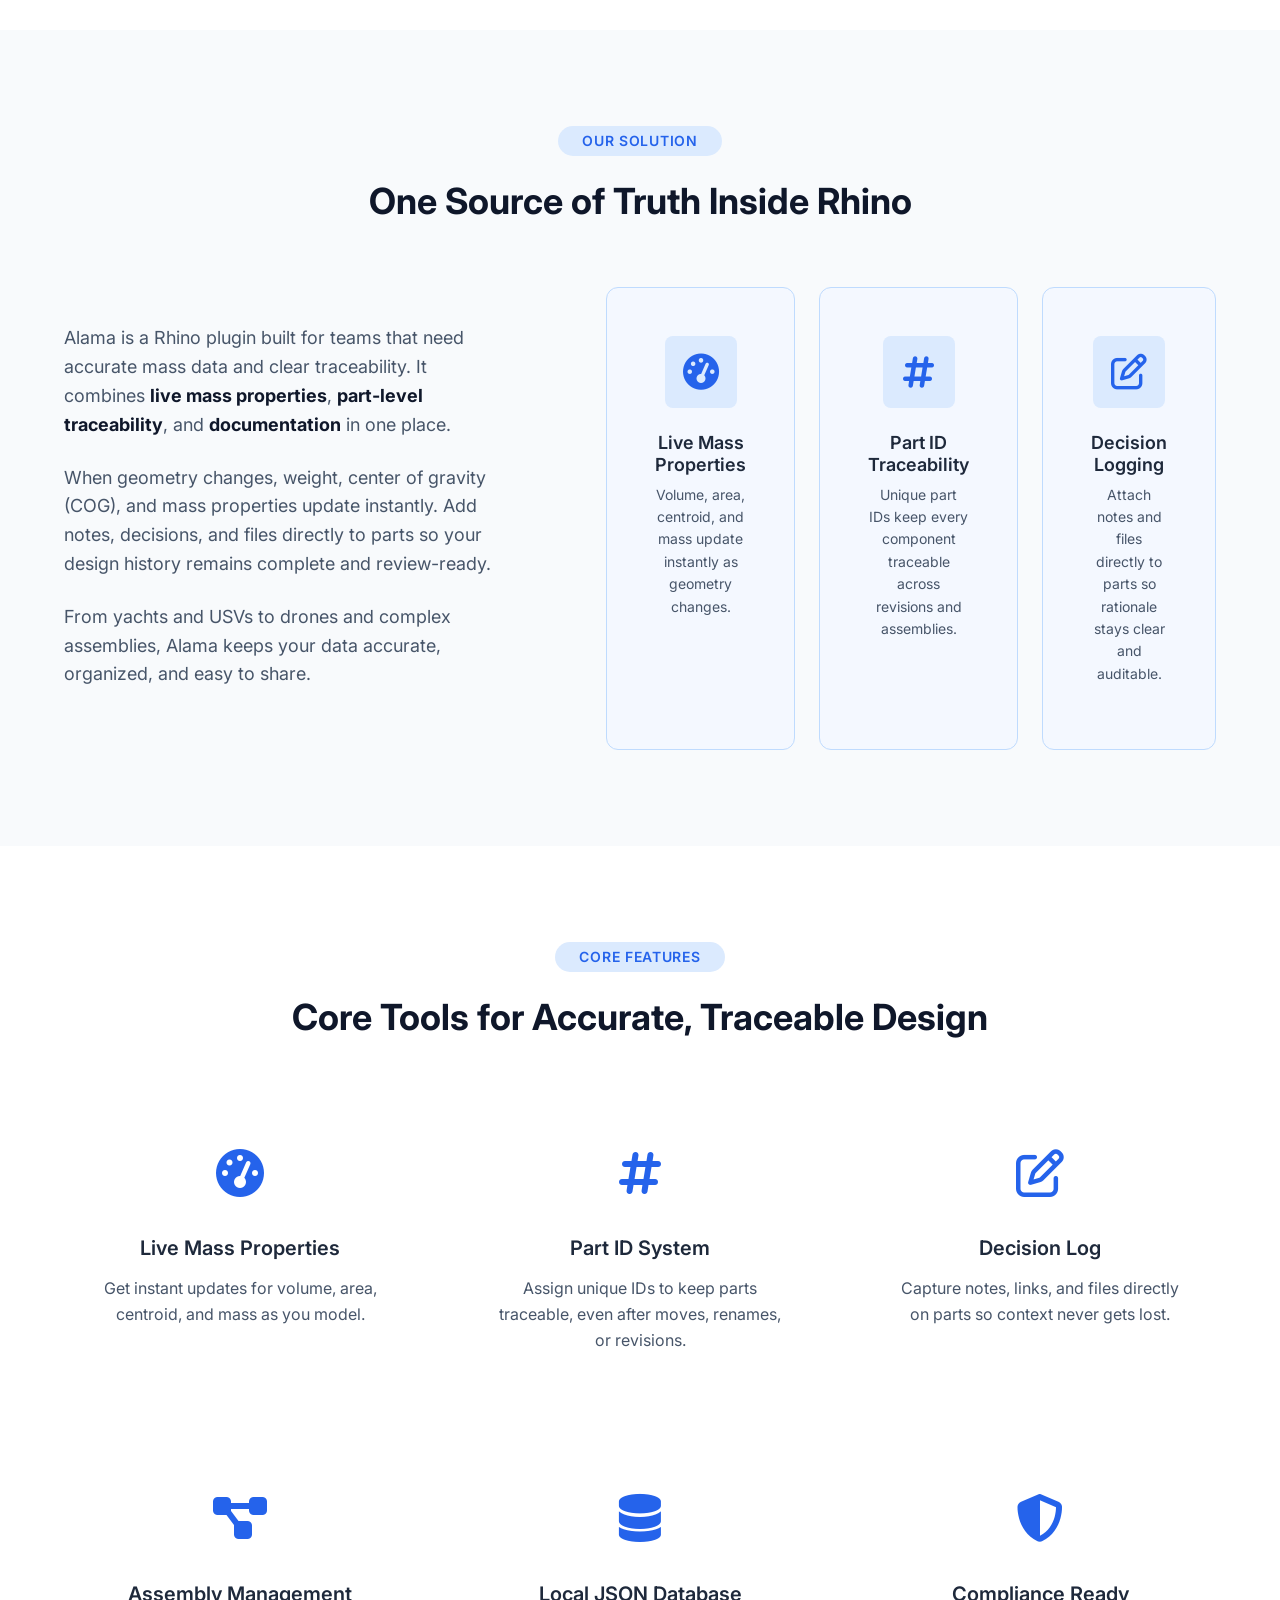
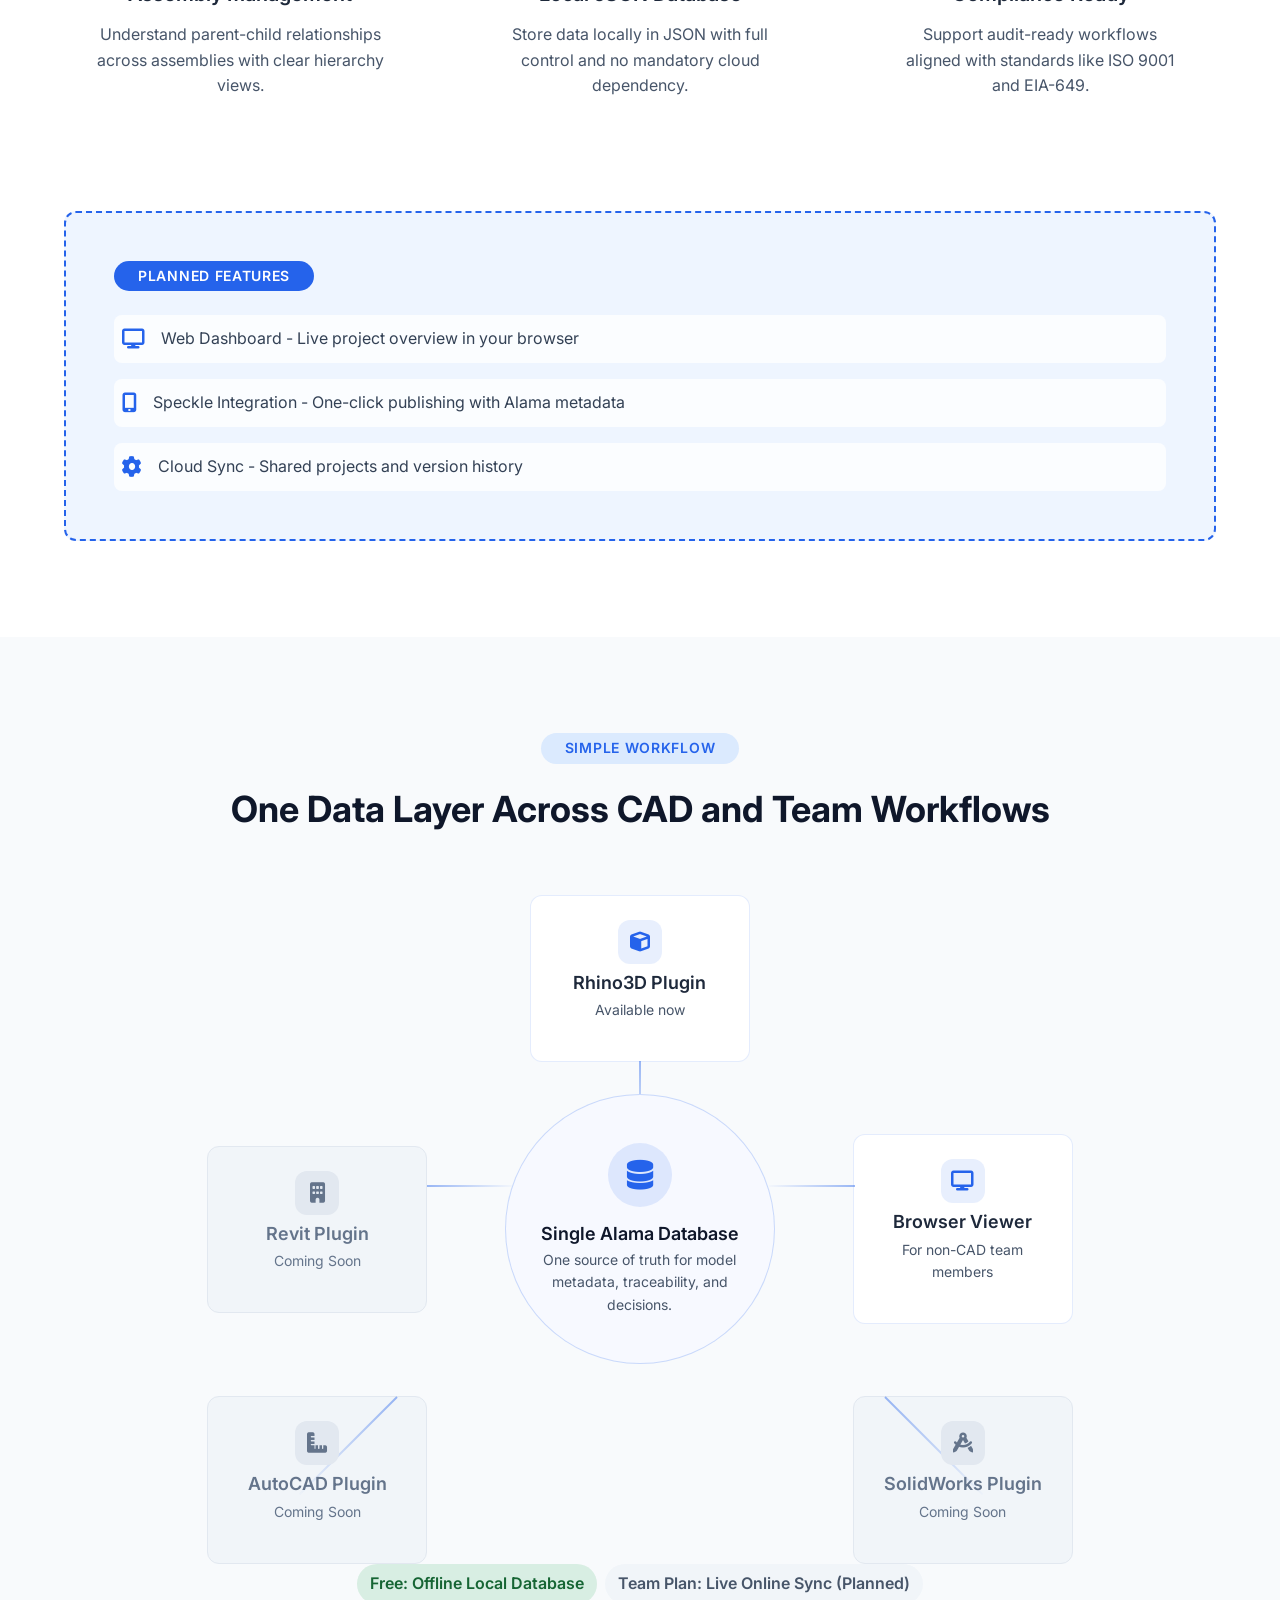
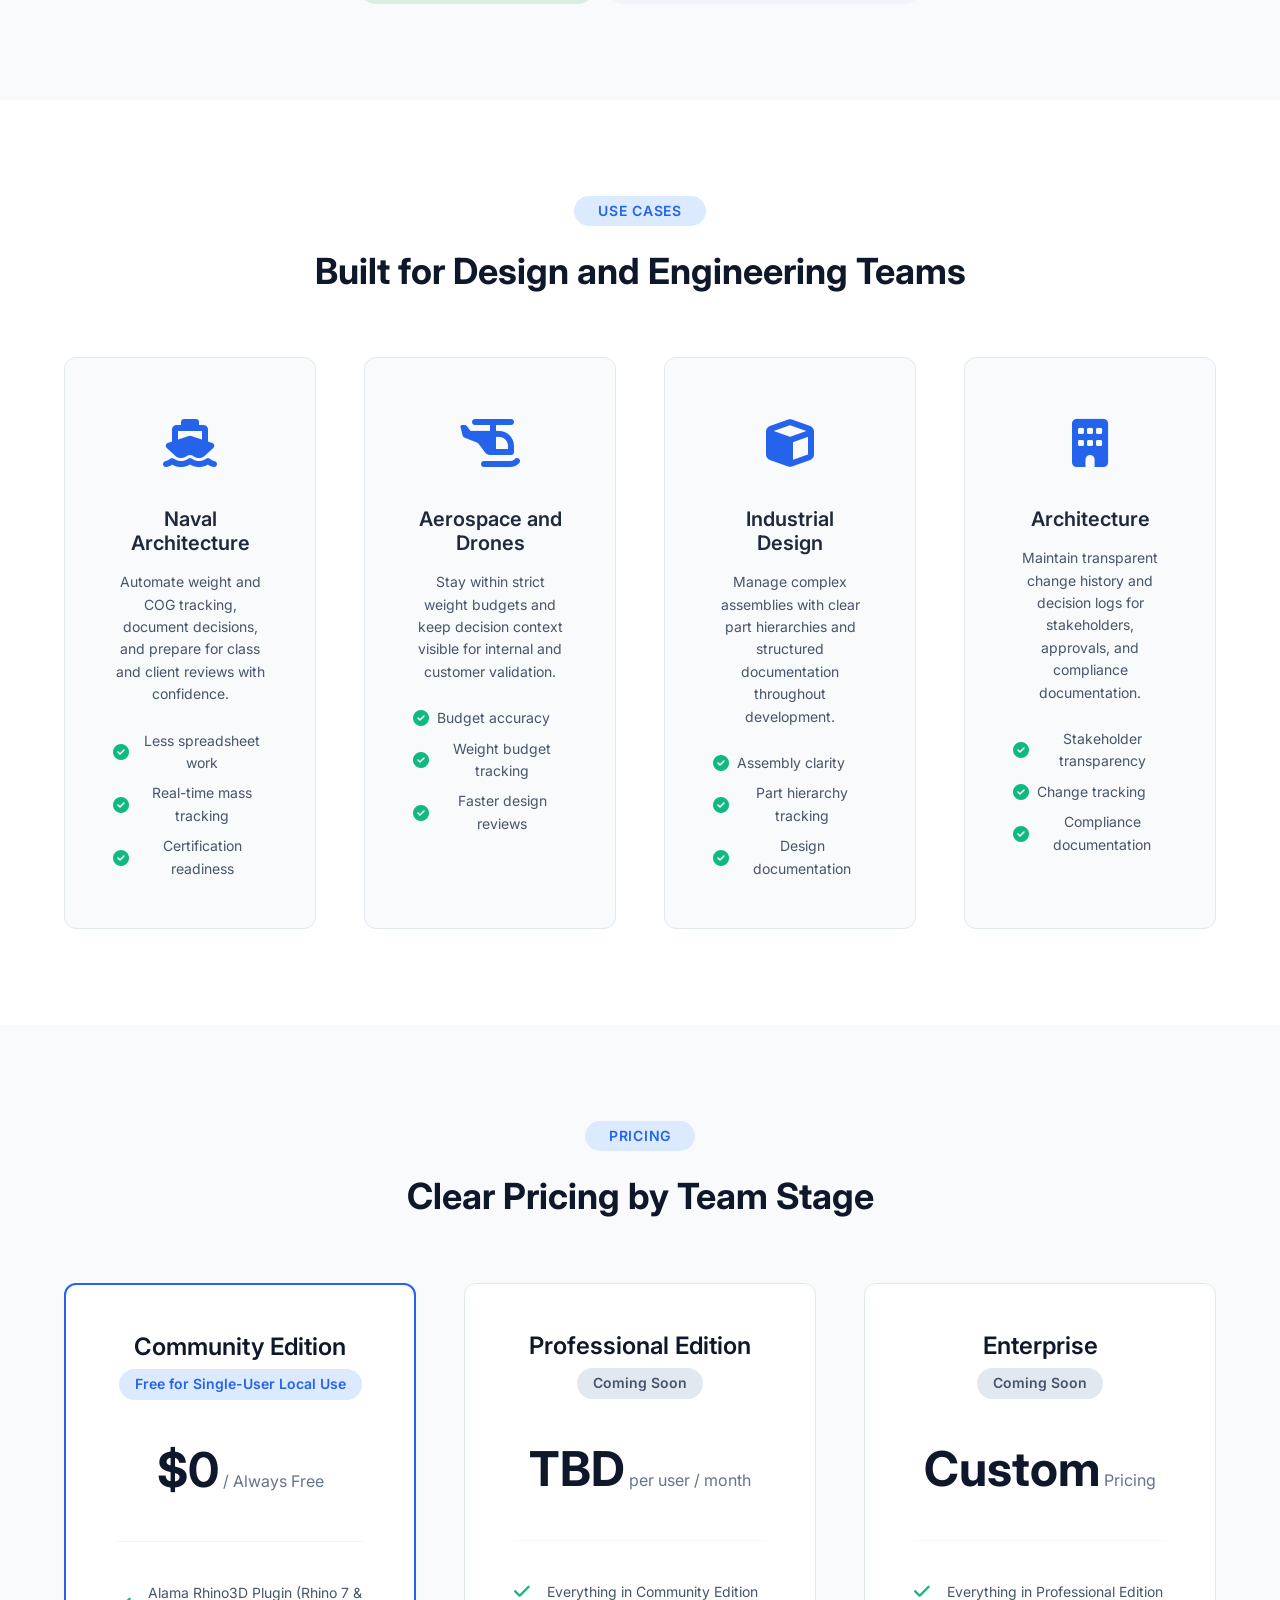
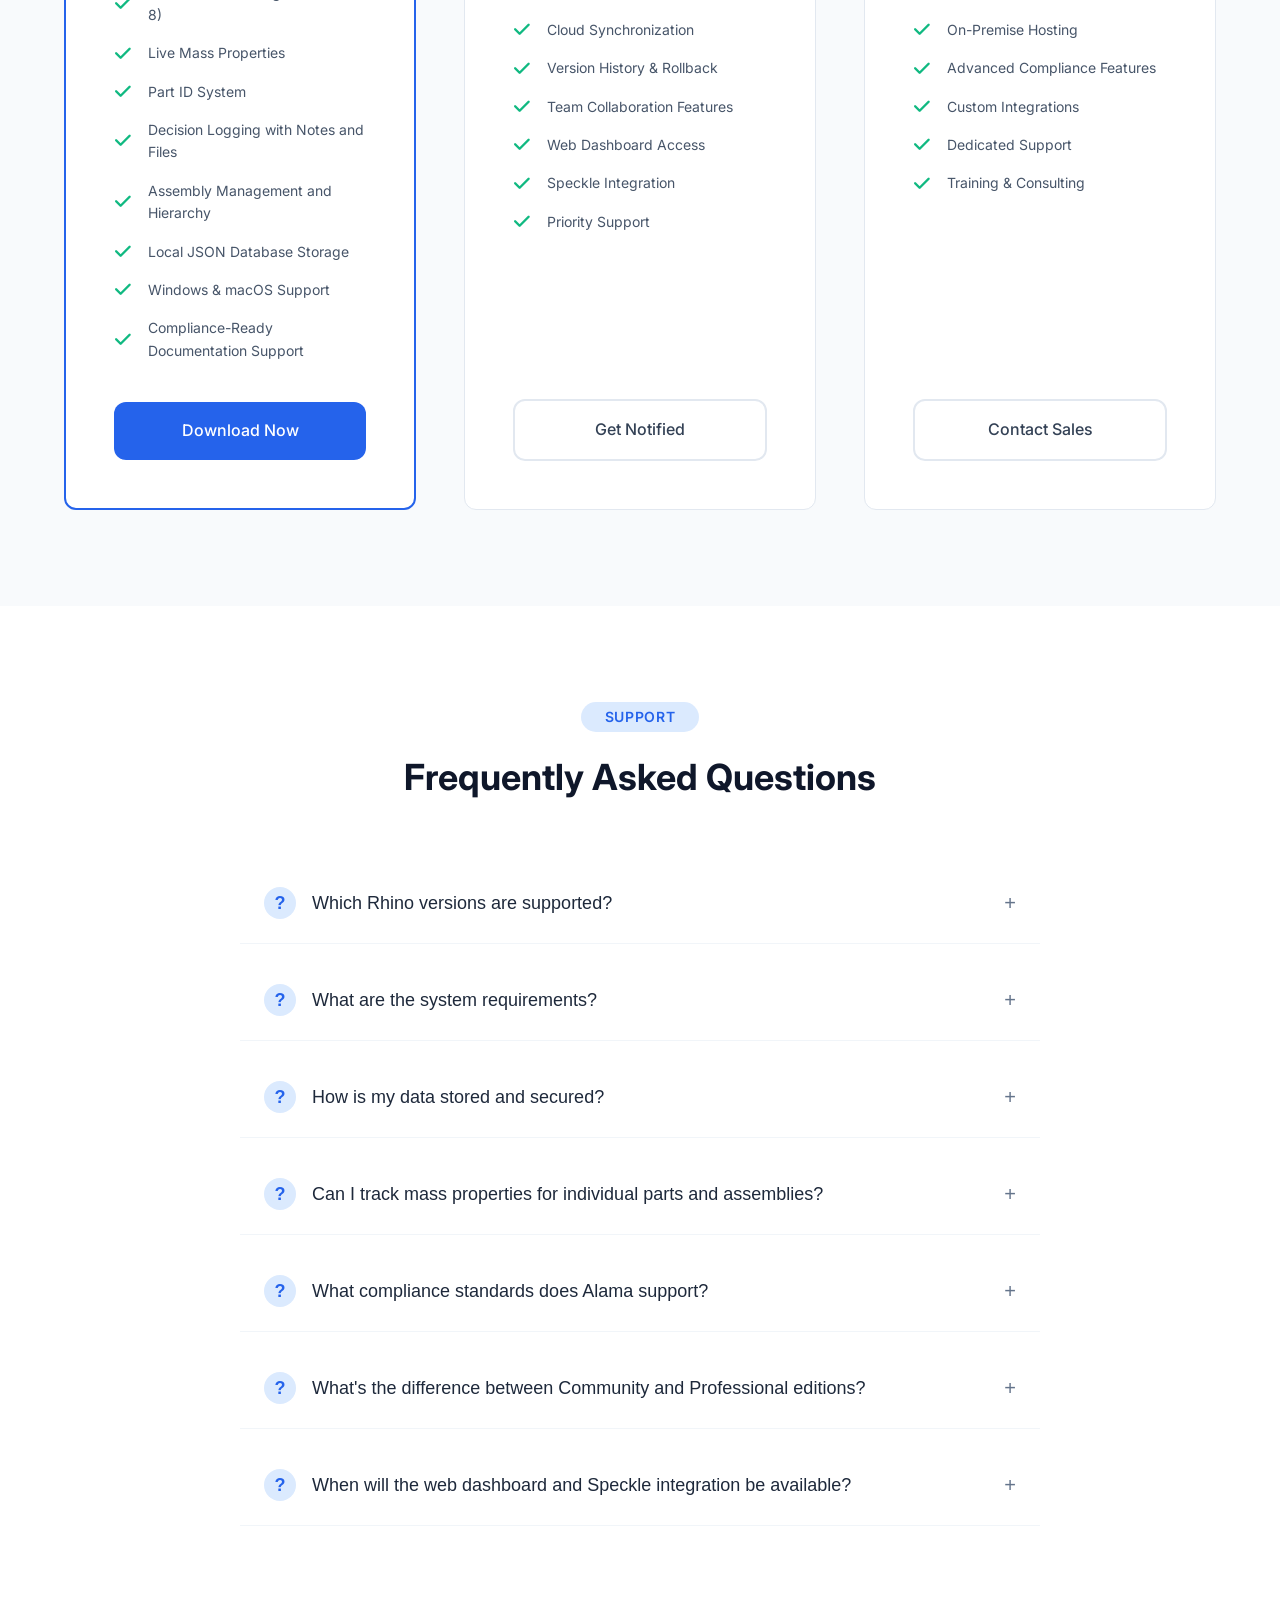
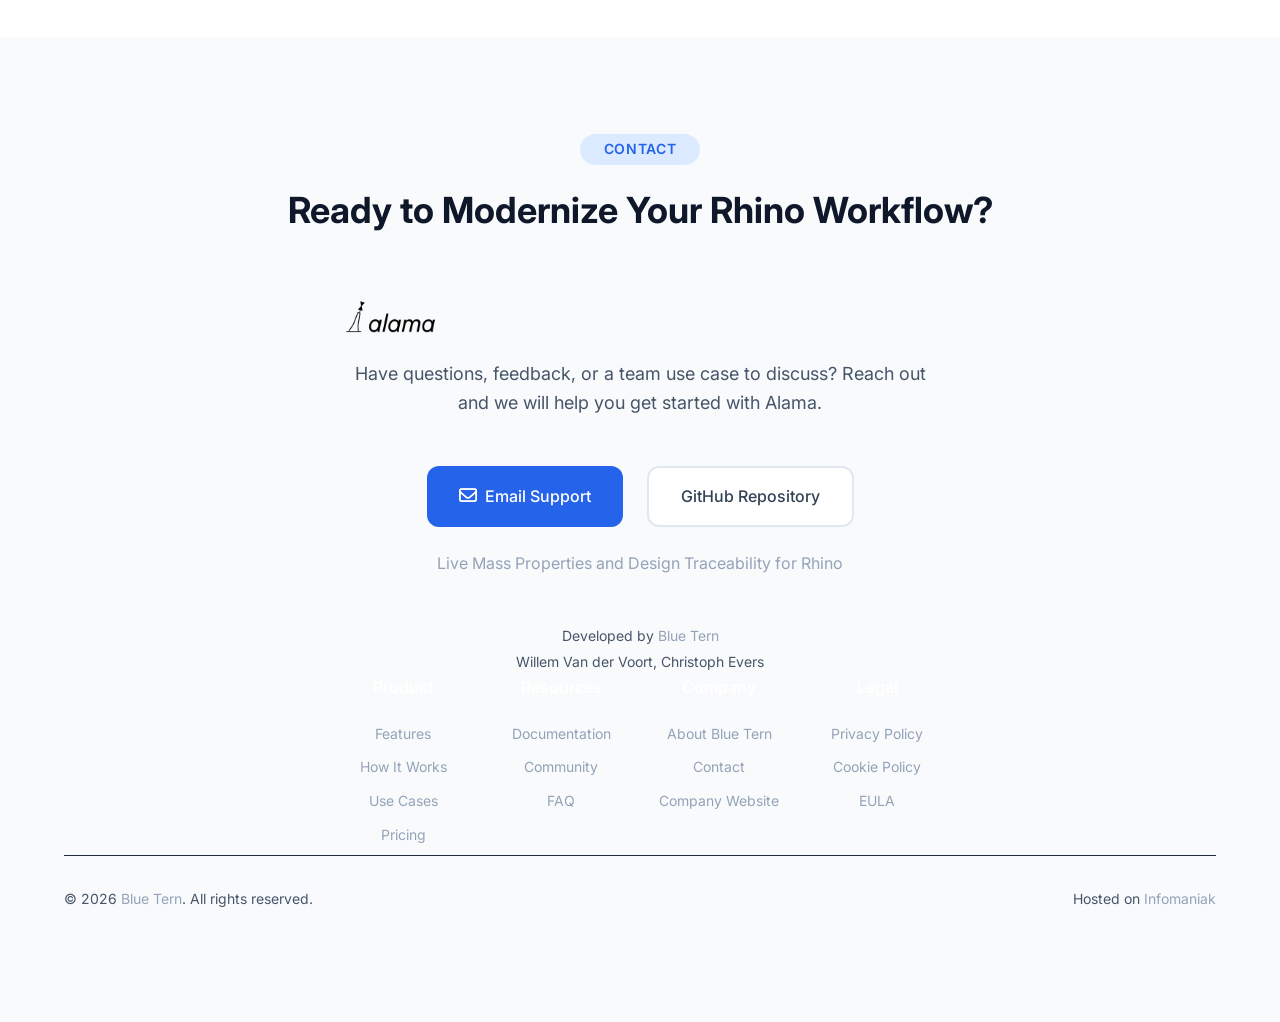
==== commit 028a1d18: "Fix FAQ accordion, diagram leader lines, and industrial design icon - Remove duplicate inline onclic" ====
--- a/index.html
+++ b/index.html
@@ -274,65 +274,42 @@
             </div>
             <div class="how-it-works-visual">
                 <div class="platform-map">
-                    <div class="workflow-diagram">
-                        <!-- Central Hub -->
-                        <div class="hub-container">
-                            <div class="database-hub">
-                                <span class="hub-icon"><i class="fa-solid fa-database" aria-hidden="true"></i></span>
-                                <h3>Single Alama Database</h3>
-                                <p>One source of truth for model metadata, traceability, and decisions.</p>
-                            </div>
+                    <div class="radial-diagram">
+                        <div class="database-hub">
+                            <span class="hub-icon"><i class="fa-solid fa-database" aria-hidden="true"></i></span>
+                            <h3>Single Alama Database</h3>
+                            <p>One source of truth for model metadata, traceability, and decisions.</p>
                         </div>
-                        
-                        <!-- North Connector -->
-                        <div class="connector north">
-                            <div class="connector-line"></div>
-                            <div class="connector-card active">
-                                <span class="connector-icon"><i class="fa-solid fa-cube" aria-hidden="true"></i></span>
-                                <h4>Rhino3D Plugin</h4>
-                                <p>Available now</p>
-                            </div>
-                        </div>
-                        
-                        <!-- East Connector -->
-                        <div class="connector east">
-                            <div class="connector-line"></div>
-                            <div class="connector-card active">
-                                <span class="connector-icon"><i class="fa-solid fa-display" aria-hidden="true"></i></span>
-                                <h4>Browser Viewer</h4>
-                                <p>For non-CAD team members</p>
-                            </div>
-                        </div>
-                        
-                        <!-- Southeast Connector -->
-                        <div class="connector southeast coming-soon">
-                            <div class="connector-line"></div>
-                            <div class="connector-card">
-                                <span class="connector-icon"><i class="fa-solid fa-drafting-compass" aria-hidden="true"></i></span>
-                                <h4>SolidWorks Plugin</h4>
-                                <p>Coming Soon</p>
-                            </div>
-                        </div>
-                        
-                        <!-- Southwest Connector -->
-                        <div class="connector southwest coming-soon">
-                            <div class="connector-line"></div>
-                            <div class="connector-card">
-                                <span class="connector-icon"><i class="fa-solid fa-ruler-combined" aria-hidden="true"></i></span>
-                                <h4>AutoCAD Plugin</h4>
-                                <p>Coming Soon</p>
-                            </div>
-                        </div>
-                        
-                        <!-- West Connector -->
-                        <div class="connector west coming-soon">
-                            <div class="connector-line"></div>
-                            <div class="connector-card">
-                                <span class="connector-icon"><i class="fa-solid fa-building" aria-hidden="true"></i></span>
-                                <h4>Revit Plugin</h4>
-                                <p>Coming Soon</p>
-                            </div>
-                        </div>
+
+                        <article class="connector-card active radial-node pos-top">
+                            <span class="connector-icon"><i class="fa-solid fa-cube" aria-hidden="true"></i></span>
+                            <h4>Rhino3D Plugin</h4>
+                            <p>Available now</p>
+                        </article>
+
+                        <article class="connector-card active radial-node pos-right">
+                            <span class="connector-icon"><i class="fa-solid fa-display" aria-hidden="true"></i></span>
+                            <h4>Browser Viewer</h4>
+                            <p>For non-CAD team members</p>
+                        </article>
+
+                        <article class="connector-card coming-soon radial-node pos-bottom-right">
+                            <span class="connector-icon"><i class="fa-solid fa-drafting-compass" aria-hidden="true"></i></span>
+                            <h4>SolidWorks Plugin</h4>
+                            <p>Coming Soon</p>
+                        </article>
+
+                        <article class="connector-card coming-soon radial-node pos-bottom-left">
+                            <span class="connector-icon"><i class="fa-solid fa-ruler-combined" aria-hidden="true"></i></span>
+                            <h4>AutoCAD Plugin</h4>
+                            <p>Coming Soon</p>
+                        </article>
+
+                        <article class="connector-card coming-soon radial-node pos-left">
+                            <span class="connector-icon"><i class="fa-solid fa-building" aria-hidden="true"></i></span>
+                            <h4>Revit Plugin</h4>
+                            <p>Coming Soon</p>
+                        </article>
                     </div>
 
                     <div class="hub-modes">
@@ -373,7 +350,7 @@
                     </div>
                 </div>
                 <div class="use-case-card">
-                    <div class="use-case-icon"><i class="fa-solid fa-industry" aria-hidden="true"></i></div>
+                    <div class="use-case-icon"><i class="fa-solid fa-cube" aria-hidden="true"></i></div>
                     <h3>Industrial Design</h3>
                     <p>Manage complex assemblies with clear part hierarchies and structured documentation throughout development.</p>
                     <div class="use-case-benefits">
@@ -495,7 +472,7 @@
             </div>
             <div class="faq-container">
                 <div class="faq-item">
-                    <button class="faq-question" onclick="toggleFaq(this)">
+                    <button class="faq-question">
                         <span class="faq-icon">?</span>
                         <span>Which Rhino versions are supported?</span>
                         <span class="faq-toggle">+</span>
@@ -505,7 +482,7 @@
                     </div>
                 </div>
                 <div class="faq-item">
-                    <button class="faq-question" onclick="toggleFaq(this)">
+                    <button class="faq-question">
                         <span class="faq-icon">?</span>
                         <span>What are the system requirements?</span>
                         <span class="faq-toggle">+</span>
@@ -515,7 +492,7 @@
                     </div>
                 </div>
                 <div class="faq-item">
-                    <button class="faq-question" onclick="toggleFaq(this)">
+                    <button class="faq-question">
                         <span class="faq-icon">?</span>
                         <span>How is my data stored and secured?</span>
                         <span class="faq-toggle">+</span>
@@ -525,7 +502,7 @@
                     </div>
                 </div>
                 <div class="faq-item">
-                    <button class="faq-question" onclick="toggleFaq(this)">
+                    <button class="faq-question">
                         <span class="faq-icon">?</span>
                         <span>Can I track mass properties for individual parts and assemblies?</span>
                         <span class="faq-toggle">+</span>
@@ -535,7 +512,7 @@
                     </div>
                 </div>
                 <div class="faq-item">
-                    <button class="faq-question" onclick="toggleFaq(this)">
+                    <button class="faq-question">
                         <span class="faq-icon">?</span>
                         <span>What compliance standards does Alama support?</span>
                         <span class="faq-toggle">+</span>
@@ -545,7 +522,7 @@
                     </div>
                 </div>
                 <div class="faq-item">
-                    <button class="faq-question" onclick="toggleFaq(this)">
+                    <button class="faq-question">
                         <span class="faq-icon">?</span>
                         <span>What's the difference between Community and Professional editions?</span>
                         <span class="faq-toggle">+</span>
@@ -555,7 +532,7 @@
                     </div>
                 </div>
                 <div class="faq-item">
-                    <button class="faq-question" onclick="toggleFaq(this)">
+                    <button class="faq-question">
                         <span class="faq-icon">?</span>
                         <span>When will the web dashboard and Speckle integration be available?</span>
                         <span class="faq-toggle">+</span>
--- a/style.css
+++ b/style.css
@@ -1008,23 +1008,21 @@
     margin: 0 auto;
 }
 
-/* Workflow Diagram - Absolute positioning for robust radial layout */
-.workflow-diagram {
-    position: relative;
+.radial-diagram {
+    display: grid;
+    grid-template-columns: repeat(3, minmax(170px, 1fr));
+    grid-template-rows: auto auto auto;
+    align-items: center;
+    justify-items: center;
+    column-gap: var(--space-2xl);
+    row-gap: var(--space-xl);
     max-width: 920px;
-    height: 600px;
     margin: 0 auto;
 }
 
-.hub-container {
-    position: absolute;
-    top: 50%;
-    left: 50%;
-    transform: translate(-50%, -50%);
-    z-index: 3;
-}
-
 .database-hub {
+    grid-column: 2;
+    grid-row: 2;
     width: 270px;
     height: 270px;
     padding: var(--space-xl);
@@ -1037,6 +1035,7 @@
     border: 1px solid rgba(37, 99, 235, 0.22);
     border-radius: 50%;
     box-shadow: none;
+    z-index: 3;
 }
 
 .hub-icon {
@@ -1063,127 +1062,121 @@
     font-size: var(--font-size-sm);
 }
 
-/* Connectors - positioned absolutely around hub */
-.connector {
-    position: absolute;
-    display: flex;
-    flex-direction: column;
-    align-items: center;
-    z-index: 2;
-}
-
-/* North: directly above hub */
-.connector.north {
-    top: 0;
-    left: 50%;
-    transform: translateX(-50%);
-}
-
-.connector.north .connector-line {
-    width: 2px;
-    height: calc(50% - 135px);
-    min-height: 100px;
-    background: linear-gradient(180deg, rgba(37, 99, 235, 0.45), rgba(37, 99, 235, 0.02));
-}
-
-/* East: directly right of hub */
-.connector.east {
-    top: 50%;
-    right: 0;
-    transform: translateY(-50%);
-    flex-direction: row;
-    justify-content: flex-start;
-    align-items: center;
-}
-
-.connector.east .connector-line {
-    width: calc(50% - 135px);
-    min-width: 100px;
-    height: 2px;
-    background: linear-gradient(90deg, rgba(37, 99, 235, 0.45), rgba(37, 99, 235, 0.02));
-}
-
-/* Southeast: bottom-right diagonal */
-.connector.southeast {
-    bottom: 15%;
-    right: 15%;
-    transform: translate(0, 0);
-}
-
-.connector.southeast .connector-line {
-    width: 2px;
-    height: 140px;
-    background: linear-gradient(180deg, rgba(37, 99, 235, 0.45), rgba(37, 99, 235, 0.02));
-    transform: rotate(45deg);
-    transform-origin: bottom right;
-}
-
-.connector.southeast .connector-card {
-    transform: translate(-50%, -100%);
-}
-
-/* Southwest: bottom-left diagonal */
-.connector.southwest {
-    bottom: 15%;
-    left: 15%;
-    transform: translate(0, 0);
-}
-
-.connector.southwest .connector-line {
-    width: 2px;
-    height: 140px;
-    background: linear-gradient(180deg, rgba(37, 99, 235, 0.45), rgba(37, 99, 235, 0.02));
-    transform: rotate(-45deg);
-    transform-origin: bottom left;
-}
-
-.connector.southwest .connector-card {
-    transform: translate(-50%, -100%);
-}
-
-/* West: directly left of hub */
-.connector.west {
-    top: 50%;
-    left: 0;
-    transform: translateY(-50%);
-    flex-direction: row;
-    justify-content: flex-end;
-    align-items: center;
-}
-
-.connector.west .connector-line {
-    width: calc(50% - 135px);
-    min-width: 100px;
-    height: 2px;
-    background: linear-gradient(90deg, rgba(37, 99, 235, 0.02), rgba(37, 99, 235, 0.45));
-}
-
-/* Connector Card */
+.hub-modes {
+    display: flex;
+    flex-wrap: wrap;
+    justify-content: center;
+    gap: var(--space-sm);
+}
+
+.mode-badge {
+    display: inline-flex;
+    align-items: center;
+    padding: 0.45rem 0.8rem;
+    border-radius: var(--radius-full);
+    font-size: var(--font-size-xs);
+    font-weight: 600;
+}
+
+.mode-live {
+    background-color: rgba(22, 163, 74, 0.14);
+    color: #166534;
+}
+
+.mode-planned {
+    background-color: var(--gray-100);
+    color: var(--gray-600);
+}
+
 .connector-card {
-    width: 220px;
+    position: relative;
+    width: 100%;
+    max-width: 220px;
     padding: var(--space-lg);
     background-color: var(--white);
     border-radius: var(--radius-lg);
     box-shadow: none;
     border: 1px solid rgba(37, 99, 235, 0.12);
     text-align: center;
-    position: relative;
-    z-index: 1;
-}
-
-.connector-card.active {
-    border-color: rgba(37, 99, 235, 0.25);
-    background-color: var(--white);
-}
-
-.connector.coming-soon .connector-card {
-    background-color: var(--gray-100);
-    border-color: var(--gray-200);
-}
-
-.connector-line {
-    position: relative;
+    z-index: 2;
+}
+
+.connector-card::before {
+    content: "";
+    position: absolute;
+    top: 100%;
+    left: 50%;
+    width: 2px;
+    height: 86px;
+    transform: translateX(-50%);
+    transform-origin: top center;
+    background: linear-gradient(180deg, rgba(37, 99, 235, 0.45), rgba(37, 99, 235, 0.02));
     z-index: -1;
+}
+
+.radial-node {
+    align-self: center;
+    justify-self: center;
+}
+
+.radial-node.pos-top {
+    grid-column: 2;
+    grid-row: 1;
+}
+
+.radial-node.pos-right {
+    grid-column: 3;
+    grid-row: 2;
+}
+
+.radial-node.pos-bottom-right {
+    grid-column: 3;
+    grid-row: 3;
+}
+
+.radial-node.pos-bottom-left {
+    grid-column: 1;
+    grid-row: 3;
+}
+
+.radial-node.pos-left {
+    grid-column: 1;
+    grid-row: 2;
+}
+
+.radial-node.pos-top::before {
+    top: 100%;
+    left: 50%;
+    transform: translateX(-50%);
+    height: 86px;
+}
+
+.radial-node.pos-right::before {
+    top: 50%;
+    left: 0;
+    transform: translateY(-50%) rotate(90deg);
+    height: 86px;
+}
+
+.radial-node.pos-bottom-right::before {
+    top: 0;
+    left: 14%;
+    transform: translateY(0) rotate(-45deg);
+    height: 138px;
+}
+
+.radial-node.pos-bottom-left::before {
+    top: 0;
+    left: 86%;
+    transform: translateY(0) rotate(45deg);
+    height: 138px;
+}
+
+.radial-node.pos-left::before {
+    top: 50%;
+    left: 100%;
+    transform: translateY(-50%) rotate(-90deg);
+    height: 86px;
 }
 
 .connector-icon {
@@ -1199,11 +1192,6 @@
     margin-bottom: var(--space-sm);
 }
 
-.connector.coming-soon .connector-icon {
-    background-color: var(--gray-200);
-    color: var(--gray-500);
-}
-
 .connector-card h4 {
     font-size: var(--font-size-lg);
     color: var(--gray-800);
@@ -1215,36 +1203,20 @@
     color: var(--gray-600);
 }
 
-.connector.coming-soon .connector-card h4,
-.connector.coming-soon .connector-card p {
+.connector-card.coming-soon {
+    background-color: var(--gray-100);
+    border-color: var(--gray-200);
+    box-shadow: none;
+}
+
+.connector-card.coming-soon .connector-icon {
+    background-color: var(--gray-200);
     color: var(--gray-500);
 }
 
-.hub-modes {
-    display: flex;
-    flex-wrap: wrap;
-    justify-content: center;
-    gap: var(--space-sm);
-    margin-top: var(--space-2xl);
-}
-
-.mode-badge {
-    display: inline-flex;
-    align-items: center;
-    padding: 0.45rem 0.8rem;
-    border-radius: var(--radius-full);
-    font-size: var(--font-size-xs);
-    font-weight: 600;
-}
-
-.mode-live {
-    background-color: rgba(22, 163, 74, 0.14);
-    color: #166534;
-}
-
-.mode-planned {
-    background-color: var(--gray-100);
-    color: var(--gray-600);
+.connector-card.coming-soon h4,
+.connector-card.coming-soon p {
+    color: var(--gray-500);
 }
 
 .workflow-diagram {
@@ -1526,9 +1498,9 @@
 }
 
 .faq-answer {
-    padding: 0 var(--space-lg) var(--space-lg);
     max-height: 0;
     overflow: hidden;
+    padding: 0 var(--space-lg);
     transition: all var(--transition-base);
 }
 
@@ -1716,20 +1688,31 @@
 
     .step-connector {
         display: none;
-    /* Workflow Diagram Responsive */
+    }
+
     .workflow-diagram {
-        height: 500px;
-    }
-    .database-hub {
-        width: 240px;
-        height: 240px;
-    }
-    .connector-card {
-        width: 200px;
+        gap: var(--space-md);
+    }
+
+    .workflow-node {
+        flex: 1 1 calc(50% - var(--space-md));
+        min-width: 0;
     }
 
     .workflow-arrow {
         display: none;
+    }
+
+    .radial-diagram {
+        column-gap: var(--space-lg);
+        row-gap: var(--space-lg);
+    }
+
+    .database-hub {
+        width: 245px;
+        height: 245px;
+    }
+
     .connector-card {
         max-width: 200px;
     }
@@ -1791,39 +1774,56 @@
         align-items: center;
     }
     
-    /* Workflow Diagram Responsive - Tablet */
-    .workflow-diagram {
-        height: 450px;
-        max-width: 700px;
-    }
-    .database-hub {
-        width: 220px;
-        height: 220px;
-        padding: var(--space-lg);
-    }
-    .connector-card {
-        width: 180px;
-        padding: var(--space-md);
-    }
-    .connector.north {
-        top: 5%;
-    }
-    .connector.east {
-        right: 5%;
-    }
-    .connector.west {
-        left: 5%;
-    }
-    .connector.southeast,
-    .connector.southwest {
-        bottom: 10%;
-    }
+    .step-connector {
+        display: none;
+    }
+
+    .radial-diagram {
+        display: grid;
+        grid-template-columns: repeat(2, minmax(170px, 1fr));
+        grid-template-rows: auto;
         gap: var(--space-lg);
     }
 
     .database-hub {
         grid-column: 1 / -1;
         grid-row: auto;
+        width: min(280px, 100%);
+        height: 280px;
+    }
+
+    .radial-node {
+        width: 100%;
+        max-width: 320px;
+    }
+
+    .connector-card {
+        width: 100%;
+        max-width: none;
+    }
+
+    .connector-card::before {
+        display: none;
+    }
+
+    .radial-node.pos-top,
+    .radial-node.pos-right,
+    .radial-node.pos-bottom-right,
+    .radial-node.pos-bottom-left,
+    .radial-node.pos-left {
+        grid-column: auto;
+        grid-row: auto;
+    }
+    
+    .use-cases-grid {
+        grid-template-columns: repeat(2, 1fr);
+    }
+    
+    .pricing-cards {
+        grid-template-columns: 1fr;
+        max-width: 400px;
+    }
+    
     .pricing-card.featured {
         transform: none;
     }
